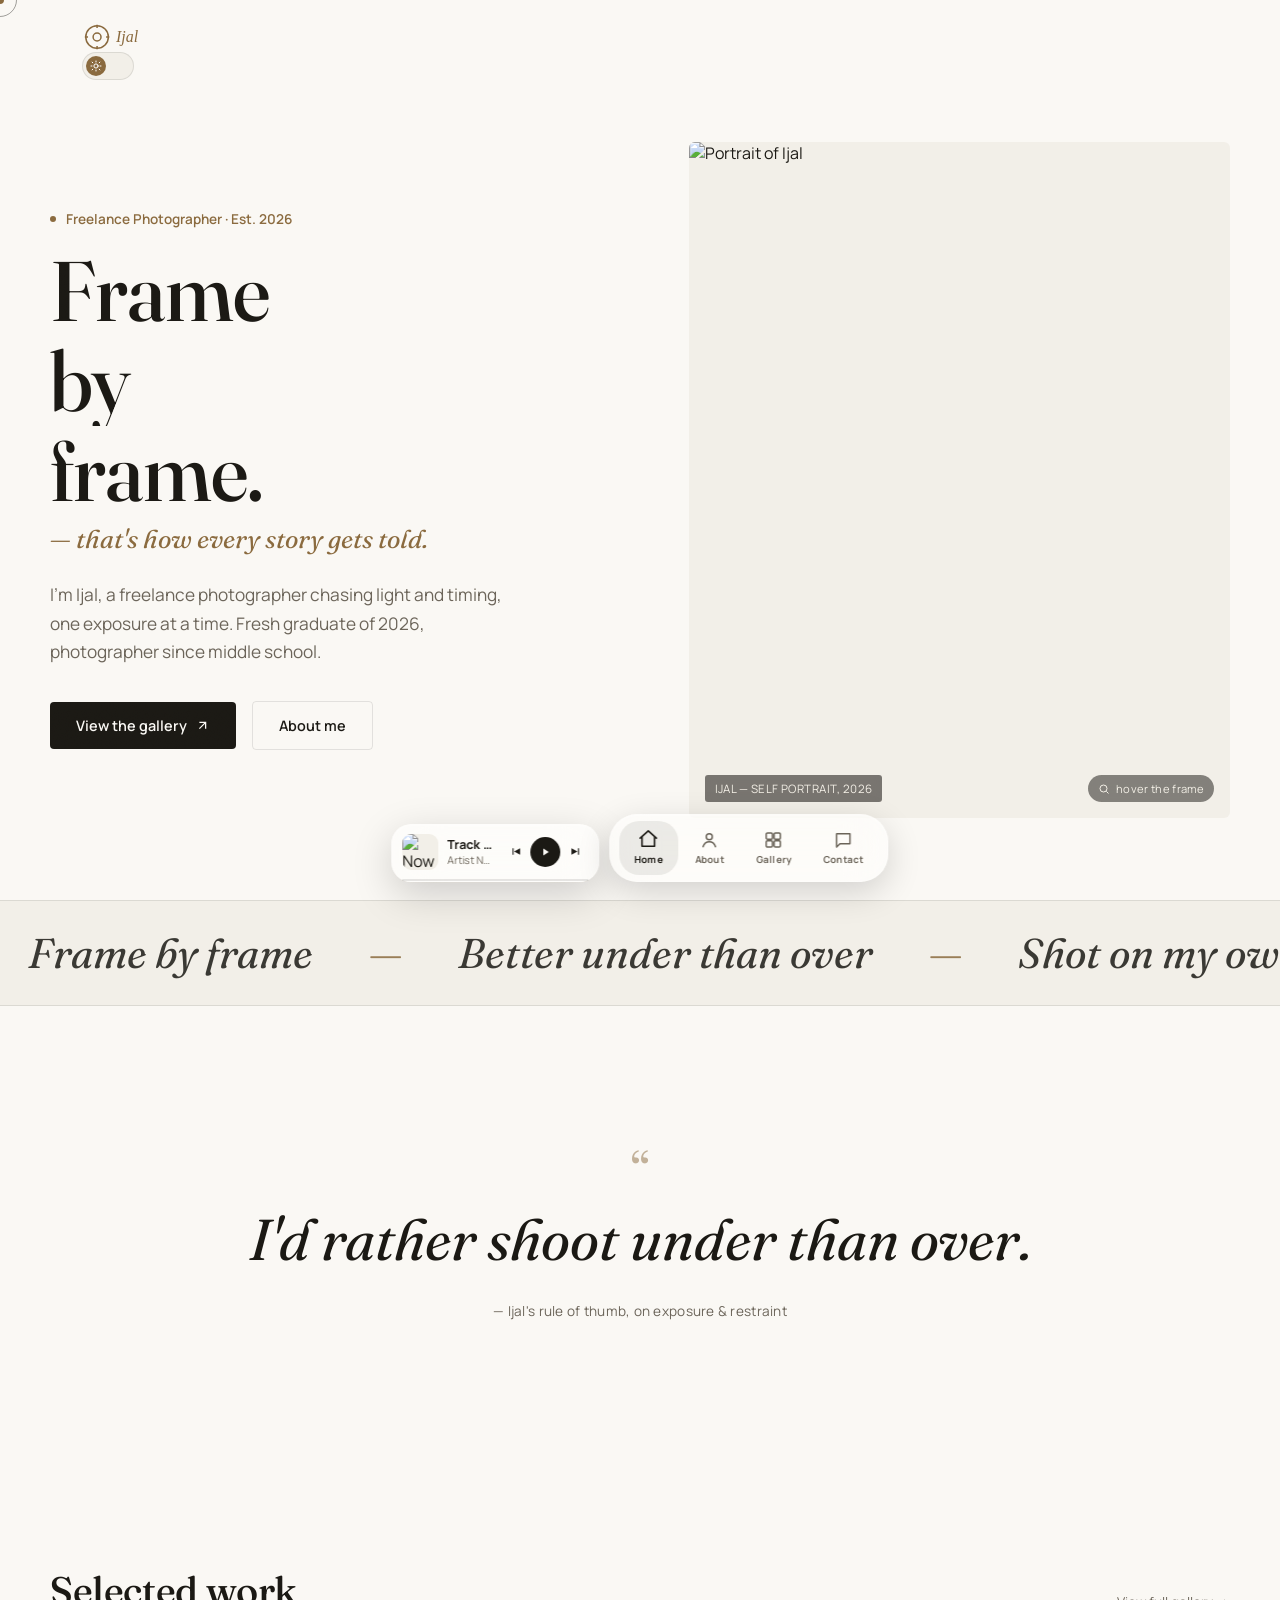
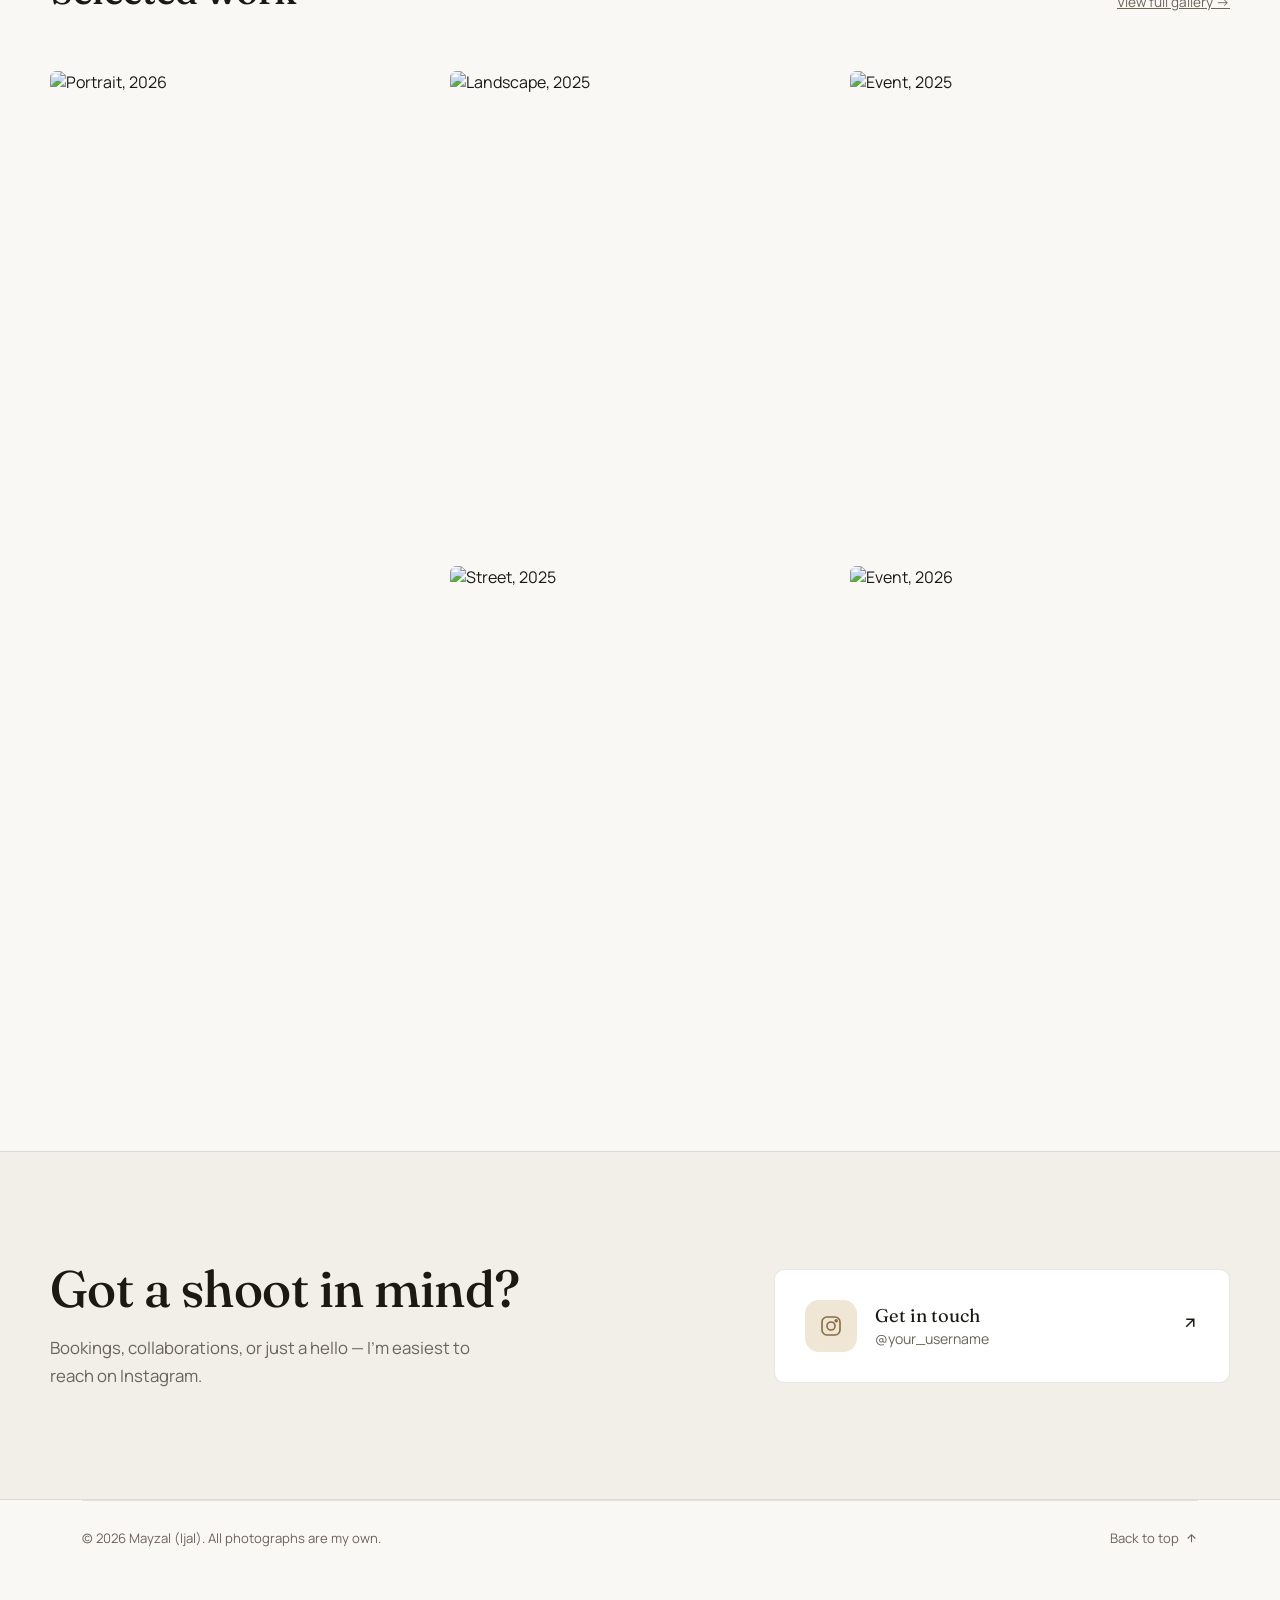
==== index.html @ bcc1ae9d "Add files via upload" ====
<!DOCTYPE html>
<html lang="en">
<head>
<meta charset="UTF-8">
<meta name="viewport" content="width=device-width, initial-scale=1.0">
<title>Ijal — Photographer</title>
<meta name="description" content="Portfolio of Mayzal (Ijal), freelance photographer. Frame by frame.">
<link rel="preconnect" href="https://fonts.googleapis.com">
<link rel="preconnect" href="https://fonts.gstatic.com" crossorigin>
<link href="https://fonts.googleapis.com/css2?family=Fraunces:ital,opsz,wght@0,9..144,300;0,9..144,400;0,9..144,500;0,9..144,600;1,9..144,400;1,9..144,500&family=Manrope:wght@400;500;600;700;800&display=swap" rel="stylesheet">
<link rel="stylesheet" href="style.css">
</head>
<body data-page="home">

<svg width="0" height="0" style="position:absolute">
  <filter id="liquidGlass" x="-20%" y="-20%" width="140%" height="140%">
    <feTurbulence type="fractalNoise" baseFrequency="0.012" numOctaves="2" seed="7" result="turb">
      <animate attributeName="baseFrequency" values="0.010;0.020;0.010" dur="7s" repeatCount="indefinite"/>
    </feTurbulence>
    <feDisplacementMap in="SourceGraphic" in2="turb" scale="22" xChannelSelector="R" yChannelSelector="G"/>
  </filter>
</svg>

<div class="grain"></div>

<header id="siteHeader">
  <div class="wrap nav">
    <a href="index.html" class="logo">
      <img src="logo.svg" alt="Ijal" class="logo-img">
    </a>
    <div class="nav-right">
      <div class="toggle" id="themeToggle" role="button" aria-label="Toggle theme">
        <div class="knob"><svg id="knobIcon" viewBox="0 0 24 24" fill="none" stroke-width="2" stroke-linecap="round"><circle cx="12" cy="12" r="4.2"/><path d="M12 2v2M12 20v2M4.2 4.2l1.4 1.4M18.4 18.4l1.4 1.4M2 12h2M20 12h2M4.2 19.8l1.4-1.4M18.4 5.6l1.4-1.4"/></svg></div>
      </div>
    </div>
  </div>
</header>

<main id="top">

  <!-- HERO -->
  <section class="hero wrap">
    <div class="hero-text">
      <div class="eyebrow" style="display:flex;align-items:center;gap:10px;margin-bottom:18px;font-size:0.85rem;color:var(--accent);font-weight:600;">
        <span class="dot" style="width:6px;height:6px;border-radius:50%;background:var(--accent);"></span>
        Freelance Photographer · Est. 2026
      </div>
      <h1>
        <span class="reveal-line"><span style="animation-delay:.05s">Frame</span></span>
        <span class="reveal-line"><span style="animation-delay:.2s">by</span></span>
        <span class="reveal-line"><span style="animation-delay:.35s">frame.</span></span>
      </h1>
      <div class="tagline">— that's how every story gets told.</div>
      <p class="lede">I'm Ijal, a freelance photographer chasing light and timing, one exposure at a time. Fresh graduate of 2026, photographer since middle school.</p>
      <div class="hero-cta">
        <a href="gallery.html" class="btn magnetic">View the gallery
          <svg viewBox="0 0 24 24" fill="none" stroke="currentColor" stroke-width="2"><path d="M7 17L17 7M7 7h10v10"/></svg>
        </a>
        <a href="about.html" class="btn ghost magnetic">About me</a>
      </div>
    </div>

    <div class="portrait-wrap" data-cursor="hover">
      <img class="base-img" src="https://picsum.photos/seed/ijal-portrait/900/1125" alt="Portrait of Ijal">
      <div class="frame-label">IJAL — SELF PORTRAIT, 2026</div>
      <div class="hint-label">
        <svg viewBox="0 0 24 24" fill="none" stroke="currentColor" stroke-width="2"><circle cx="11" cy="11" r="7"/><path d="M21 21l-4.3-4.3"/></svg>
        hover the frame
      </div>
      <div class="lens">
        <img src="https://picsum.photos/seed/ijal-portrait-alt/900/1125" alt="Alternate portrait reveal">
        <div class="lens-sheen"></div>
      </div>
    </div>
  </section>

  <!-- MARQUEE -->
  <div class="marquee-band">
    <div class="marquee-track">
      <span>Frame by frame</span><span class="sep">—</span>
      <span>Better under than over</span><span class="sep">—</span>
      <span>Shot on my own camera</span><span class="sep">—</span>
      <span>Freelance photography</span><span class="sep">—</span>
      <span>Frame by frame</span><span class="sep">—</span>
      <span>Better under than over</span><span class="sep">—</span>
      <span>Shot on my own camera</span><span class="sep">—</span>
      <span>Freelance photography</span><span class="sep">—</span>
    </div>
  </div>

  <!-- PRINCIPLE QUOTE -->
  <section class="quote-band wrap">
    <div class="mark reveal">“</div>
    <div class="quote reveal">I'd rather shoot under than over.</div>
    <div class="cite reveal">— Ijal's rule of thumb, on exposure &amp; restraint</div>
  </section>

  <!-- SELECTED WORK -->
  <section class="section-pad wrap">
    <div class="section-head reveal">
      <h2>Selected work</h2>
      <a href="gallery.html" class="idx" style="text-decoration:underline;">View full gallery →</a>
    </div>
    <div class="work-grid reveal" id="workGrid"></div>
  </section>

  <!-- CTA BAND -->
  <section class="social-band" style="background:var(--bg-soft); border-top:1px solid var(--line); border-bottom:1px solid var(--line);">
    <div class="wrap section-pad social-inner">
      <div class="reveal">
        <h2>Got a shoot in mind?</h2>
        <p>Bookings, collaborations, or just a hello — I'm easiest to reach on Instagram.</p>
      </div>
      <a href="contact.html" class="ig-card reveal" data-cursor="hover">
        <div class="ig-icon"><svg viewBox="0 0 24 24" fill="none" stroke="currentColor" stroke-width="1.6"><rect x="3" y="3" width="18" height="18" rx="5"/><circle cx="12" cy="12" r="4"/><circle cx="17.2" cy="6.8" r="1"/></svg></div>
        <div>
          <div class="ig-name">Get in touch</div>
          <div class="ig-handle" data-ig-handle>via Instagram</div>
        </div>
        <div class="arrow"><svg viewBox="0 0 24 24" fill="none" stroke="currentColor" stroke-width="2"><path d="M7 17L17 7M7 7h10v10"/></svg></div>
      </a>
    </div>
  </section>

</main>

<footer class="wrap">
  <div class="footer-inner">
    <span>© 2026 Mayzal (Ijal). All photographs are my own.</span>
    <a href="#top" class="to-top">Back to top
      <svg viewBox="0 0 24 24" fill="none" stroke="currentColor" stroke-width="2"><path d="M12 19V5M5 12l7-7 7 7"/></svg>
    </a>
  </div>
</footer>

<div class="bottom-cluster">
<div class="player" id="player">
  <div class="player-bar" id="playerBar">
    <div class="player-cover"><img id="playerCover" src="" alt="Now playing cover"></div>
    <div class="player-meta">
      <div class="player-title" id="playerTitle">—</div>
      <div class="player-artist" id="playerArtist">—</div>
    </div>
    <div class="player-controls">
      <button id="prevBtn" aria-label="Previous track"><svg viewBox="0 0 24 24" fill="currentColor"><path d="M6 6h2v12H6zM20 6L9 12l11 6z"/></svg></button>
      <button id="playBtn" class="play" aria-label="Play"><svg id="playIcon" viewBox="0 0 24 24" fill="currentColor"><path d="M8 5v14l11-7z"/></svg></button>
      <button id="nextBtn" aria-label="Next track"><svg viewBox="0 0 24 24" fill="currentColor"><path d="M16 6h2v12h-2zM4 6l11 6-11 6z"/></svg></button>
    </div>
    <div class="player-expand" id="playerExpand"><svg viewBox="0 0 24 24" fill="none" stroke="currentColor" stroke-width="2"><path d="M6 9l6 6 6-6"/></svg></div>
  </div>
  <div class="player-progress" id="playerProgress"><div class="fill" id="progressFill"></div></div>
  <div class="player-list" id="playerList"></div>
</div>
<nav class="ios-tabbar" id="iosTabbar">
  <div class="tab-indicator" id="tabIndicator"></div>
  <a href="index.html" class="tab-item active">
    <svg viewBox="0 0 24 24" fill="none" stroke="currentColor" stroke-width="1.8" stroke-linecap="round" stroke-linejoin="round"><path d="M3 11l9-8 9 8"/><path d="M5 10v10h14V10"/></svg>
    <span>Home</span>
  </a>
  <a href="about.html" class="tab-item">
    <svg viewBox="0 0 24 24" fill="none" stroke="currentColor" stroke-width="1.8" stroke-linecap="round" stroke-linejoin="round"><circle cx="12" cy="8" r="3.6"/><path d="M4.5 20c1.4-3.8 4.4-5.8 7.5-5.8s6.1 2 7.5 5.8"/></svg>
    <span>About</span>
  </a>
  <a href="gallery.html" class="tab-item">
    <svg viewBox="0 0 24 24" fill="none" stroke="currentColor" stroke-width="1.8" stroke-linecap="round" stroke-linejoin="round"><rect x="3.5" y="3.5" width="7.5" height="7.5" rx="1.5"/><rect x="13" y="3.5" width="7.5" height="7.5" rx="1.5"/><rect x="3.5" y="13" width="7.5" height="7.5" rx="1.5"/><rect x="13" y="13" width="7.5" height="7.5" rx="1.5"/></svg>
    <span>Gallery</span>
  </a>
  <a href="contact.html" class="tab-item">
    <svg viewBox="0 0 24 24" fill="none" stroke="currentColor" stroke-width="1.8" stroke-linecap="round" stroke-linejoin="round"><path d="M4 4.5h16v12H8l-4 4z"/></svg>
    <span>Contact</span>
  </a>
</nav>
</div>
<audio id="audioEl" preload="metadata"></audio>

<script src="data.js"></script>
<script src="script.js"></script>
</body>
</html>
---- style.css ----
/* ===================== TOKENS ===================== */
:root{
  --bg: #FAF8F4;
  --bg-soft: #F2EFE8;
  --surface: #FFFFFF;
  --ink: #1B1914;
  --ink-soft: #6B6459;
  --line: rgba(27,25,20,0.10);
  --accent: #8A6A3E;
  --accent-soft: #EFE6D6;
  --shadow: rgba(27,25,20,0.06);
  --grain-opacity: 0.035;
}
html[data-theme="dark"]{
  --bg: #15130F;
  --bg-soft: #1C1A15;
  --surface: #201E18;
  --ink: #F3EFE6;
  --ink-soft: #A79E8E;
  --line: rgba(243,239,230,0.10);
  --accent: #C9A369;
  --accent-soft: #2E2818;
  --shadow: rgba(0,0,0,0.35);
  --grain-opacity: 0.05;
}

*{box-sizing:border-box; margin:0; padding:0;}
html{scroll-behavior:smooth;}
body{
  background:var(--bg);
  color:var(--ink);
  font-family:'Manrope', sans-serif;
  -webkit-font-smoothing:antialiased;
  transition:background .5s ease, color .5s ease;
  overflow-x:hidden;
  cursor:none;
}
h1,h2,h3,.serif{
  font-family:'Fraunces', serif;
  font-weight:500;
  letter-spacing:-0.01em;
  line-height:1.06;
}
img{display:block; max-width:100%;}
a{color:inherit; text-decoration:none;}
.wrap{max-width:1180px; margin:0 auto; padding:0 32px;}
section{position:relative;}
code{background:var(--bg-soft); padding:2px 6px; border-radius:3px; font-size:0.85em;}

/* film grain overlay */
.grain{
  position:fixed; inset:0; pointer-events:none; z-index:2;
  opacity:var(--grain-opacity); mix-blend-mode:overlay;
  background-image:url("data:image/svg+xml,%3Csvg xmlns='http://www.w3.org/2000/svg' width='120' height='120'%3E%3Cfilter id='n'%3E%3CfeTurbulence type='fractalNoise' baseFrequency='0.9' numOctaves='2' stitchTiles='stitch'/%3E%3C/filter%3E%3Crect width='100%25' height='100%25' filter='url(%23n)'/%3E%3C/svg%3E");
}

/* ===================== CUSTOM CURSOR ===================== */
.cursor-dot{
  position:fixed; top:0; left:0; width:8px; height:8px; border-radius:50%;
  background:var(--accent); pointer-events:none; z-index:9999;
  transform:translate(-50%,-50%); transition:width .25s ease, height .25s ease, background .25s ease;
}
.cursor-ring{
  position:fixed; top:0; left:0; width:34px; height:34px; border-radius:50%;
  border:1px solid var(--ink); opacity:0.4; pointer-events:none; z-index:9998;
  transform:translate(-50%,-50%);
}
.cursor-ring.big{width:64px; height:64px; opacity:0.15;}
@media (hover:none), (pointer:coarse){
  body{cursor:auto;}
  .cursor-dot, .cursor-ring{display:none;}
}

/* ===================== NAV ===================== */
header{
  position:fixed; top:0; left:0; right:0; z-index:50;
  padding:22px 0;
  transition:background .4s ease, padding .4s ease, box-shadow .4s ease;
}
header.scrolled{
  background:color-mix(in srgb, var(--bg) 82%, transparent);
  backdrop-filter:blur(14px);
  padding:14px 0;
  box-shadow:0 1px 0 var(--line);
}
nav{display:flex; align-items:center; justify-content:space-between;}
.logo{
  display:flex; align-items:center; gap:9px;
  font-family:'Fraunces', serif; font-size:1.15rem; letter-spacing:-0.01em;
}
.logo svg{width:22px; height:22px;}
.logo .alt{color:var(--ink-soft); font-size:0.78rem; font-family:'Manrope',sans-serif; margin-left:2px;}
.nav-links{display:flex; align-items:center; gap:38px;}
.nav-links a{
  font-size:0.92rem; color:var(--ink-soft); position:relative; padding:4px 0;
  transition:color .3s ease;
}
.nav-links a::after{
  content:''; position:absolute; left:0; bottom:0; width:0; height:1px; background:var(--accent);
  transition:width .3s ease;
}
.nav-links a:hover, .nav-links a.active{color:var(--ink);}
.nav-links a:hover::after, .nav-links a.active::after{width:100%;}

.toggle{
  width:52px; height:28px; border-radius:20px;
  background:var(--bg-soft); border:1px solid var(--line);
  position:relative; cursor:none; flex-shrink:0;
  display:flex; align-items:center; padding:3px;
}
.toggle .knob{
  width:20px; height:20px; border-radius:50%;
  background:var(--accent);
  display:flex; align-items:center; justify-content:center;
  transition:transform .4s cubic-bezier(.65,0,.35,1);
  transform:translateX(0);
}
html[data-theme="dark"] .toggle .knob{transform:translateX(24px);}
.toggle .knob svg{width:12px; height:12px; stroke:var(--surface);}

.nav-right{display:flex; align-items:center; gap:28px; flex-shrink:0;}
nav.nav{flex-wrap:nowrap;}
.logo{white-space:nowrap; overflow:hidden; flex-shrink:1; min-width:0;}
.logo-img{height:30px; width:auto; display:block;}
.burger{display:none; width:22px; height:16px; position:relative; cursor:none;}
.burger span{position:absolute; left:0; right:0; height:1.5px; background:var(--ink); transition:.3s;}
.burger span:nth-child(1){top:0;}
.burger span:nth-child(2){top:7px;}
.burger span:nth-child(3){top:14px;}

/* ===================== BUTTONS ===================== */
.btn{
  display:inline-flex; align-items:center; gap:8px;
  padding:14px 26px; border-radius:4px;
  background:var(--ink); color:var(--bg);
  font-size:0.9rem; font-weight:600;
  transition:transform .25s ease, background .3s ease;
  will-change:transform;
}
.btn:hover{transform:translateY(-2px);}
.btn.ghost{ background:transparent; color:var(--ink); border:1px solid var(--line); }
.btn svg{width:15px; height:15px;}

/* ===================== PAGE HERO (inner pages) ===================== */
.page-hero{ padding:150px 0 70px; }
.page-hero .eyebrow{
  font-size:0.85rem; color:var(--accent); font-weight:600;
  display:flex; align-items:center; gap:10px; margin-bottom:20px;
}
.page-hero .eyebrow .dot{width:6px; height:6px; border-radius:50%; background:var(--accent);}
.page-hero h1{ font-size:clamp(2.6rem, 6vw, 5rem); max-width:900px; }

/* ===================== SECTION HEADS ===================== */
.section-pad{padding:110px 0;}
.section-head{
  display:grid; grid-template-columns:1fr auto; align-items:end;
  gap:24px; margin-bottom:60px;
}
.section-head h2{font-size:clamp(1.9rem, 3vw, 2.8rem);}
.section-head .idx{font-size:0.85rem; color:var(--ink-soft); font-family:'Manrope';}
.reveal{opacity:0; transform:translateY(24px); transition:opacity .8s cubic-bezier(.2,.7,.2,1), transform .8s cubic-bezier(.2,.7,.2,1);}
.reveal.in{opacity:1; transform:translateY(0);}

/* ===================== MARQUEE ===================== */
.marquee-band{
  border-top:1px solid var(--line); border-bottom:1px solid var(--line);
  overflow:hidden; padding:26px 0; background:var(--bg-soft);
}
.marquee-track{
  display:flex; width:max-content; gap:0;
  animation:scrollMarquee 26s linear infinite;
}
.marquee-track span{
  font-family:'Fraunces', serif; font-style:italic; font-weight:400;
  font-size:clamp(1.6rem, 3.4vw, 2.6rem); white-space:nowrap; padding:0 28px;
  color:var(--ink); opacity:0.85;
}
.marquee-track span.sep{color:var(--accent); font-style:normal;}
@keyframes scrollMarquee{ from{transform:translateX(0);} to{transform:translateX(-50%);} }

/* ===================== QUOTE / PRINCIPLE BAND ===================== */
.quote-band{ padding:140px 0; text-align:center; }
.quote-band .quote{
  font-family:'Fraunces', serif; font-weight:400; font-style:italic;
  font-size:clamp(2rem, 5vw, 3.6rem); line-height:1.25; max-width:920px; margin:0 auto 26px;
}
.quote-band .cite{ font-size:0.85rem; color:var(--ink-soft); letter-spacing:0.02em; }
.quote-band .mark{ font-family:'Fraunces'; font-size:3rem; color:var(--accent); opacity:0.5; line-height:1; margin-bottom:10px; }

/* ===================== HOME HERO ===================== */
.hero{
  min-height:100vh;
  display:grid; grid-template-columns:1.05fr 0.95fr; align-items:center;
  gap:40px;
  padding:140px 0 80px;
}
.hero-text h1{
  font-size:clamp(3rem, 6.6vw, 5.6rem);
  margin-bottom:8px;
}
.hero-text .tagline{
  font-family:'Fraunces'; font-style:italic; color:var(--accent);
  font-size:clamp(1.2rem,2vw,1.6rem); margin-bottom:26px;
}
.hero-text h1 .reveal-line{display:block; overflow:hidden;}
.hero-text h1 .reveal-line span{
  display:inline-block;
  transform:translateY(115%);
  animation:lineUp .9s cubic-bezier(.2,.9,.25,1) forwards;
}
@keyframes lineUp{ to{ transform:translateY(0); } }
.hero-text p.lede{
  font-size:1.08rem; color:var(--ink-soft); max-width:460px; line-height:1.65;
  margin-bottom:34px;
  opacity:0; animation:fadeUp .8s ease forwards; animation-delay:.9s;
}
@keyframes fadeUp{ from{opacity:0; transform:translateY(14px);} to{opacity:1; transform:translateY(0);} }
.hero-cta{
  display:flex; gap:16px; align-items:center;
  opacity:0; animation:fadeUp .8s ease forwards; animation-delay:1.1s;
}

/* ===================== LIQUID-GLASS PORTRAIT LENS ===================== */
.portrait-wrap{
  position:relative; aspect-ratio:4/5; border-radius:6px; overflow:hidden;
  background:var(--bg-soft); cursor:none;
}
.portrait-wrap .base-img{
  width:100%; height:100%; object-fit:cover;
  filter:grayscale(1) contrast(1.15) brightness(0.85) invert(0.04);
  transform:scale(1.06);
  animation:develop 2.4s 1.1s cubic-bezier(.3,.7,.2,1) forwards;
}
@keyframes develop{
  0%{ filter:grayscale(1) contrast(1.3) brightness(0.7) invert(0.08); transform:scale(1.08); }
  60%{ filter:grayscale(0.4) contrast(1.1) brightness(0.95) invert(0); }
  100%{ filter:grayscale(0) contrast(1) brightness(1) invert(0); transform:scale(1); }
}
.portrait-wrap .frame-label{
  position:absolute; left:16px; bottom:16px; z-index:3;
  font-size:0.72rem; letter-spacing:0.04em;
  color:#F3EFE6; background:rgba(20,18,14,0.55); backdrop-filter:blur(6px);
  padding:6px 10px; border-radius:3px;
  opacity:0; animation:fadeUp .6s ease forwards; animation-delay:3.6s;
}
.portrait-wrap .hint-label{
  position:absolute; right:16px; bottom:16px; z-index:3;
  font-size:0.7rem; letter-spacing:0.03em;
  color:#F3EFE6; background:rgba(20,18,14,0.5); backdrop-filter:blur(6px);
  padding:6px 10px; border-radius:20px;
  opacity:0; animation:fadeUp .6s ease forwards; animation-delay:3.9s;
  display:flex; align-items:center; gap:6px;
}
.portrait-wrap .hint-label svg{width:12px; height:12px;}
.portrait-wrap::after{
  content:''; position:absolute; inset:0; z-index:4;
  background:var(--ink); opacity:0.9;
  animation:curtain 1.3s .1s cubic-bezier(.7,0,.2,1) forwards;
}
@keyframes curtain{ to{ transform:translateX(100%); } }

.lens{
  position:absolute; width:200px; height:200px; border-radius:50%;
  overflow:hidden; pointer-events:none; z-index:5;
  opacity:0; transform:translate(-50%,-50%) scale(0.6);
  transition:opacity .35s ease, transform .45s cubic-bezier(.2,.9,.2,1.2);
  box-shadow:
    0 0 0 1.5px rgba(255,255,255,0.55),
    0 0 0 6px rgba(255,255,255,0.06),
    0 10px 40px rgba(0,0,0,0.35),
    inset 0 0 30px rgba(255,255,255,0.15);
  backdrop-filter:blur(0.5px);
}
.portrait-wrap.lens-active .lens{ opacity:1; transform:translate(-50%,-50%) scale(1); }
.lens img{
  position:absolute; width:100%; height:100%; object-fit:cover; top:0; left:0;
  filter:url(#liquidGlass) saturate(1.2) contrast(1.08);
}
.lens .lens-sheen{
  position:absolute; inset:0; border-radius:50%;
  background:radial-gradient(circle at 32% 28%, rgba(255,255,255,0.35), transparent 55%);
  mix-blend-mode:overlay;
}

/* ===================== ABOUT PAGE ===================== */
.about-copy{ max-width:760px; }
.about-copy p{ font-size:1.15rem; line-height:1.8; color:var(--ink); margin-bottom:22px; }
.about-copy p.lead{ font-family:'Fraunces'; font-weight:400; font-size:1.7rem; line-height:1.5; }
.about-copy p .accent{ color:var(--accent); font-weight:600; font-style:italic; font-family:'Fraunces'; }

.process{ display:grid; grid-template-columns:repeat(3,1fr); gap:28px; margin-top:20px; }
.process .step{ border-top:1px solid var(--line); padding-top:20px; }
.process .step .num{ font-family:'Fraunces'; font-style:italic; color:var(--accent); font-size:1.1rem; margin-bottom:10px; display:block;}
.process .step h3{ font-size:1.2rem; margin-bottom:10px; font-weight:500; }
.process .step p{ font-size:0.95rem; color:var(--ink-soft); line-height:1.6; }

.principle-block{
  background:var(--surface); border:1px solid var(--line); border-radius:10px;
  padding:52px 48px; margin:70px 0; position:relative; overflow:hidden;
}
.principle-block::before{
  content:'"'; position:absolute; top:-10px; left:24px; font-family:'Fraunces';
  font-size:8rem; color:var(--accent-soft); z-index:0; line-height:1;
}
.principle-block .txt{ position:relative; z-index:1; }
.principle-block h3{ font-size:clamp(1.5rem,3vw,2.2rem); margin-bottom:14px; font-style:italic; font-weight:400; }
.principle-block p{ color:var(--ink-soft); font-size:1rem; max-width:560px; line-height:1.7; }

/* ===================== GALLERY ===================== */
.filter-bar{ display:flex; gap:10px; flex-wrap:wrap; margin-bottom:50px; }
.filter-bar button{
  font-family:'Manrope'; font-size:0.86rem; font-weight:600; color:var(--ink-soft);
  background:transparent; border:1px solid var(--line); padding:9px 18px; border-radius:20px;
  cursor:none; transition:all .3s ease;
}
.filter-bar button.active, .filter-bar button:hover{ background:var(--ink); color:var(--bg); border-color:var(--ink); }

.gallery{ columns:3 260px; column-gap:20px; }
.gallery figure{
  break-inside:avoid; margin:0 0 20px; position:relative;
  border-radius:6px; overflow:hidden; background:var(--bg-soft);
  cursor:none; transition:opacity .4s ease, transform .4s ease;
}
.gallery figure.hidden{ display:none; }
.gallery figure img{ width:100%; display:block; transition:transform .7s cubic-bezier(.2,.8,.2,1); }
.gallery figure:hover img{ transform:scale(1.05); }
.gallery figure figcaption{
  position:absolute; left:0; right:0; bottom:0; padding:16px;
  background:linear-gradient(to top, rgba(10,9,7,0.75), transparent);
  color:#F3EFE6; font-size:0.82rem;
  opacity:0; transform:translateY(8px);
  transition:opacity .35s ease, transform .35s ease;
}
.gallery figure:hover figcaption{ opacity:1; transform:translateY(0); }
.gallery-note{
  margin-top:28px; font-size:0.85rem; color:var(--ink-soft);
  border-left:2px solid var(--accent); padding-left:12px;
}

.lightbox{
  position:fixed; inset:0; background:rgba(10,9,7,0.92); backdrop-filter:blur(6px);
  z-index:100; display:flex; align-items:center; justify-content:center;
  opacity:0; pointer-events:none; transition:opacity .35s ease; padding:40px;
}
.lightbox.open{ opacity:1; pointer-events:auto; }
.lightbox img{ max-width:100%; max-height:82vh; border-radius:4px; }
.lightbox .close{
  position:absolute; top:28px; right:32px; width:38px; height:38px;
  border-radius:50%; border:1px solid rgba(255,255,255,0.25);
  display:flex; align-items:center; justify-content:center; cursor:none;
}
.lightbox .close svg{ width:16px; height:16px; stroke:#F3EFE6; }

/* ===================== SELECTED WORK (home teaser) ===================== */
.work-grid{ display:grid; grid-template-columns:repeat(3,1fr); gap:20px; }
.work-grid a{ position:relative; overflow:hidden; border-radius:6px; aspect-ratio:4/5; display:block; }
.work-grid a:first-child{ grid-row:span 2; aspect-ratio:auto; }
.work-grid img{ width:100%; height:100%; object-fit:cover; transition:transform .7s cubic-bezier(.2,.8,.2,1); }
.work-grid a:hover img{ transform:scale(1.06); }
.work-grid .label{
  position:absolute; left:14px; bottom:14px; color:#F3EFE6; font-size:0.8rem;
  background:rgba(20,18,14,0.55); backdrop-filter:blur(6px); padding:6px 12px; border-radius:20px;
  opacity:0; transform:translateY(6px); transition:.3s ease;
}
.work-grid a:hover .label{ opacity:1; transform:translateY(0); }

/* ===================== CONTACT ===================== */
.social-inner{ display:grid; grid-template-columns:1.2fr 0.8fr; gap:40px; align-items:center; }
.social-inner h2{ font-size:clamp(2rem,4vw,3.2rem); margin-bottom:18px; }
.social-inner p{ color:var(--ink-soft); max-width:440px; line-height:1.65; font-size:1.05rem; }
.ig-card{
  background:var(--surface); border:1px solid var(--line); border-radius:10px;
  padding:30px; display:flex; align-items:center; gap:18px;
  transition:transform .3s ease, border-color .3s ease; cursor:none;
}
.ig-card:hover{ transform:translateY(-3px); border-color:var(--accent); }
.ig-card .ig-icon{
  width:52px; height:52px; border-radius:14px; background:var(--accent-soft);
  display:flex; align-items:center; justify-content:center; flex-shrink:0;
}
.ig-card .ig-icon svg{ width:24px; height:24px; stroke:var(--accent); }
.ig-card .ig-name{ font-family:'Fraunces'; font-size:1.15rem; }
.ig-card .ig-handle{ font-size:0.88rem; color:var(--ink-soft); margin-top:2px; }
.ig-card .arrow{ margin-left:auto; }
.ig-card .arrow svg{ width:18px; height:18px; transition:transform .3s ease; }
.ig-card:hover .arrow svg{ transform:translate(3px,-3px); }

.availability{
  display:flex; align-items:center; gap:10px; margin-top:40px; font-size:0.9rem; color:var(--ink-soft);
}
.availability .pulse{
  width:8px; height:8px; border-radius:50%; background:#5C8A5C; position:relative; flex-shrink:0;
}
.availability .pulse::after{
  content:''; position:absolute; inset:0; border-radius:50%; background:#5C8A5C;
  animation:pulse 1.8s ease-out infinite;
}
@keyframes pulse{ 0%{ transform:scale(1); opacity:0.6; } 100%{ transform:scale(2.6); opacity:0; } }

/* ===================== FOOTER ===================== */
footer{ padding:48px 0 40px; }
.footer-inner{
  display:flex; justify-content:space-between; align-items:center;
  font-size:0.82rem; color:var(--ink-soft);
  border-top:1px solid var(--line); padding-top:28px;
}
.to-top{ cursor:none; display:flex; align-items:center; gap:6px; }
.to-top svg{ width:13px; height:13px; }

/* ===================== RESPONSIVE ===================== */
@media (max-width: 860px){
  .wrap{ padding:0 22px; }
  .nav-links{
    position:fixed; top:0; right:-100%; width:78%; max-width:320px; height:100vh;
    background:var(--surface); flex-direction:column; align-items:flex-start;
    padding:110px 32px 40px; gap:28px; transition:right .45s cubic-bezier(.2,.8,.2,1);
    box-shadow:-8px 0 30px rgba(0,0,0,0.15);
  }
  .nav-links.open{ right:0; }
  .burger{ display:block; }
  .hero{ grid-template-columns:1fr; padding-top:120px; }
  .portrait-wrap{ order:-1; aspect-ratio:5/4; }
  .work-grid{ grid-template-columns:1fr 1fr; }
  .work-grid a:first-child{ grid-column:span 2; grid-row:span 1; aspect-ratio:16/10; }
  .social-inner{ grid-template-columns:1fr; }
  .process{ grid-template-columns:1fr; }
  .gallery{ columns:2 180px; }
  .section-pad{ padding:80px 0; }
  .principle-block{ padding:40px 26px; }
}
@media (max-width:520px){
  .gallery{ columns:1; }
}

@media (prefers-reduced-motion: reduce){
  *{ animation-duration:0.01ms !important; animation-iteration-count:1 !important; transition-duration:0.01ms !important; }
}

/* ===================== BOTTOM CLUSTER: tab bar + player side by side ===================== */
body{ padding-bottom:120px; }

.bottom-cluster{
  position:fixed; left:50%; bottom:18px; transform:translateX(-50%); z-index:60;
  display:flex; align-items:flex-end; gap:10px;
}

.ios-tabbar{
  position:relative;
  display:flex; align-items:center; gap:2px;
  padding:7px 9px; border-radius:28px;
  background: color-mix(in srgb, var(--surface) 55%, transparent);
  backdrop-filter: blur(22px) saturate(180%);
  -webkit-backdrop-filter: blur(22px) saturate(180%);
  border:1px solid rgba(255,255,255,0.22);
  box-shadow: 0 10px 34px rgba(0,0,0,0.16), inset 0 1px 0 rgba(255,255,255,0.3);
  flex-shrink:0;
}
html[data-theme="dark"] .ios-tabbar{
  border-color:rgba(255,255,255,0.08);
  box-shadow:0 10px 34px rgba(0,0,0,0.55), inset 0 1px 0 rgba(255,255,255,0.06);
}
.tab-indicator{
  position:absolute; top:6px; bottom:6px; border-radius:20px;
  background: var(--ink); opacity:0.08; left:0; width:0;
  transition: left .45s cubic-bezier(.34,1.4,.4,1), width .45s cubic-bezier(.34,1.4,.4,1);
  pointer-events:none;
}
html[data-theme="dark"] .tab-indicator{ background:#fff; opacity:0.09; }
.tab-item{
  position:relative; z-index:1; display:flex; flex-direction:column; align-items:center; gap:3px;
  padding:8px 15px; border-radius:18px; color:var(--ink-soft); cursor:none;
  transition: color .3s ease;
}
.tab-item svg{ width:20px; height:20px; transition:transform .35s cubic-bezier(.34,1.6,.4,1); }
.tab-item span{ font-size:0.6rem; font-weight:700; letter-spacing:0.02em; }
.tab-item.active{ color:var(--ink); }
.tab-item.active svg{ transform:translateY(-1px) scale(1.08); }
.tab-item:hover svg{ transform:translateY(-2px); }

/* ===================== FLOATING MEDIA PLAYER (liquid glass) — docked beside tab bar ===================== */
.player{
  position:relative;
  width:208px; flex-shrink:0;
  border-radius:20px; overflow:visible;
  background:color-mix(in srgb, var(--surface) 58%, transparent);
  backdrop-filter:blur(24px) saturate(180%); -webkit-backdrop-filter:blur(24px) saturate(180%);
  border:1px solid rgba(255,255,255,0.22);
  box-shadow:0 12px 40px rgba(0,0,0,0.18), inset 0 1px 0 rgba(255,255,255,0.28);
}
html[data-theme="dark"] .player{
  border-color:rgba(255,255,255,0.08);
  box-shadow:0 12px 40px rgba(0,0,0,0.55), inset 0 1px 0 rgba(255,255,255,0.06);
}
.player-bar{ display:flex; align-items:center; gap:9px; padding:9px 10px; cursor:none; border-radius:20px; overflow:hidden; }
.player-cover{ width:36px; height:36px; border-radius:9px; overflow:hidden; flex-shrink:0; background:var(--bg-soft); }
.player-cover img{ width:100%; height:100%; object-fit:cover; }
.player-meta{ flex:1; min-width:0; }
.player-title{ font-size:0.78rem; font-weight:700; white-space:nowrap; overflow:hidden; text-overflow:ellipsis; }
.player-artist{ font-size:0.66rem; color:var(--ink-soft); white-space:nowrap; overflow:hidden; text-overflow:ellipsis; }
.player-controls{ display:flex; align-items:center; gap:2px; flex-shrink:0; }
.player-controls button{ width:26px; height:26px; border-radius:50%; display:flex; align-items:center; justify-content:center; background:transparent; border:none; color:var(--ink); cursor:none; }
.player-controls button.play{ width:30px; height:30px; background:var(--ink); color:var(--bg); }
.player-controls svg{ width:13px; height:13px; }
.player-controls button.play svg{ width:12px; height:12px; }
.player-expand{ display:none; }
.player-progress{ height:2.5px; background:var(--line); position:relative; cursor:none; margin:0 10px; }
.player-progress .fill{ position:absolute; left:0; top:0; bottom:0; width:0%; background:var(--accent); }

/* the expanded playlist opens UPWARD as an overlay, so it never pushes the tab bar around */
.player-list{
  position:absolute; left:0; right:0; bottom:calc(100% + 10px);
  max-height:0; overflow:hidden; opacity:0;
  border-radius:16px;
  background:color-mix(in srgb, var(--surface) 88%, transparent);
  backdrop-filter:blur(22px) saturate(180%); -webkit-backdrop-filter:blur(22px) saturate(180%);
  border:1px solid rgba(255,255,255,0.22);
  box-shadow:0 12px 34px rgba(0,0,0,0.2);
  transition:max-height .4s ease, opacity .3s ease;
}
.player.open .player-list{ max-height:260px; overflow-y:auto; opacity:1; }
.track-row{ display:flex; align-items:center; gap:12px; padding:9px 12px; cursor:none; transition:background .2s ease; }
.track-row:hover{ background:var(--bg-soft); }
.track-row.playing{ background:var(--accent-soft); }
.track-row img{ width:32px; height:32px; border-radius:8px; object-fit:cover; flex-shrink:0; }
.track-row .t-title{ font-size:0.8rem; font-weight:600; }
.track-row .t-artist{ font-size:0.7rem; color:var(--ink-soft); }
.track-row .eq{ margin-left:auto; width:13px; height:13px; opacity:0; color:var(--accent); }
.track-row.playing .eq{ opacity:1; }

@media (max-width:480px){
  .bottom-cluster{ bottom:14px; gap:7px; }
  .tab-item{ padding:7px 10px; }
  .tab-item span{ display:none; }
  .tab-item{ padding:9px; }
  .player{ width:150px; }
  .player-bar{ padding:7px 8px; gap:7px; }
  .player-meta{ display:none; }
  .player-controls button:not(.play){ display:none; }
}
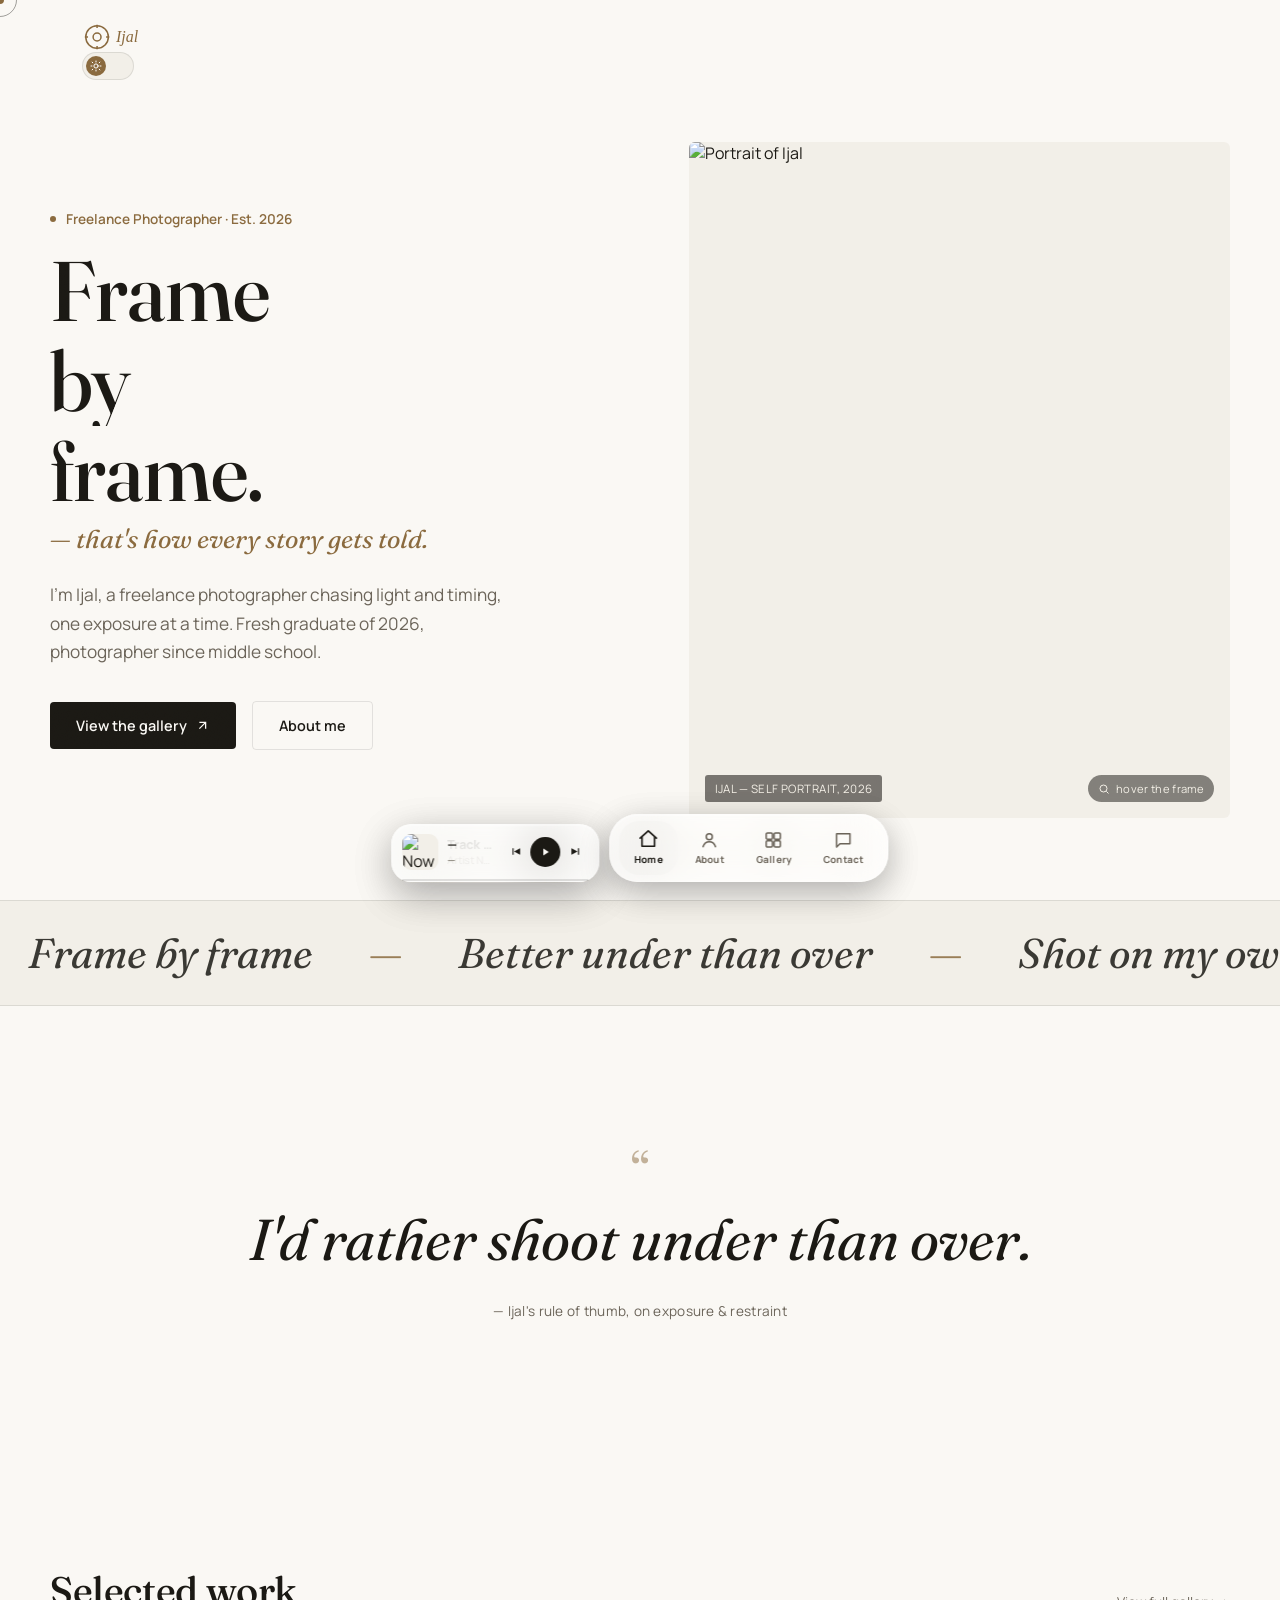
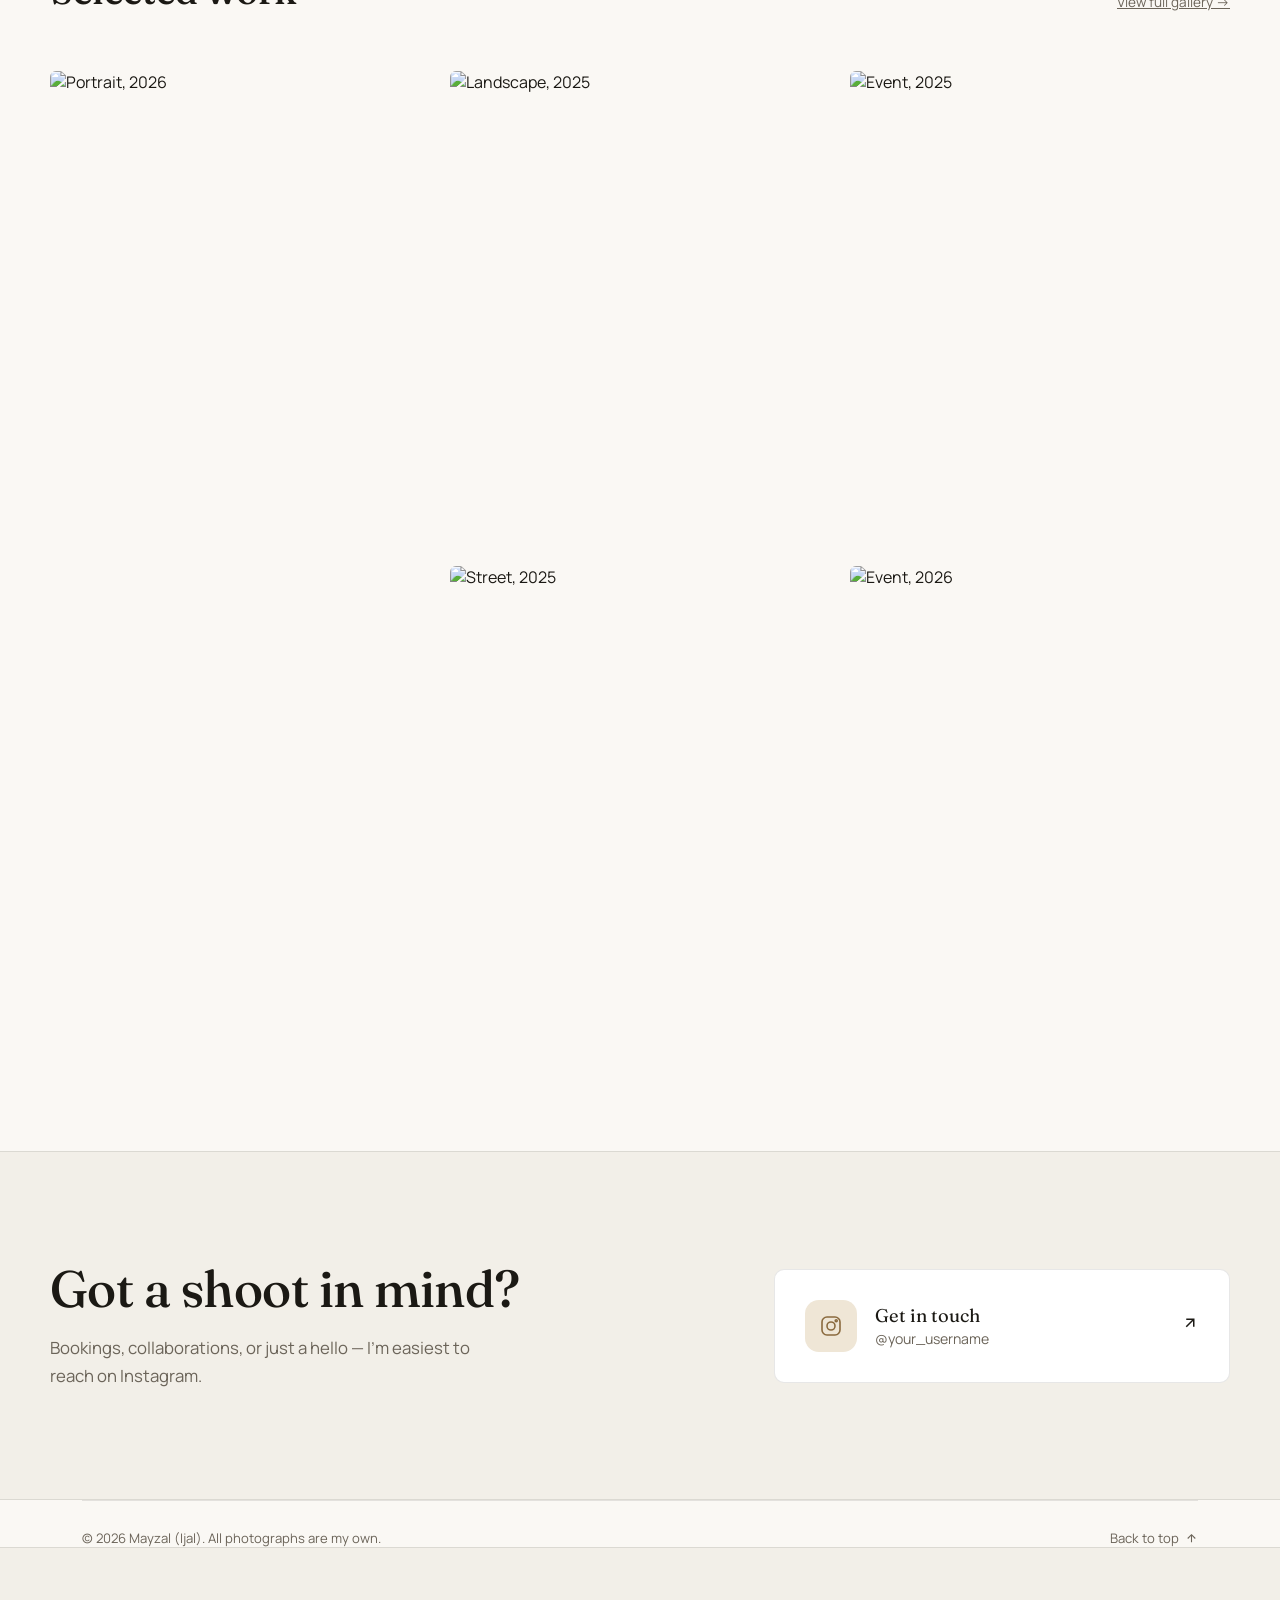
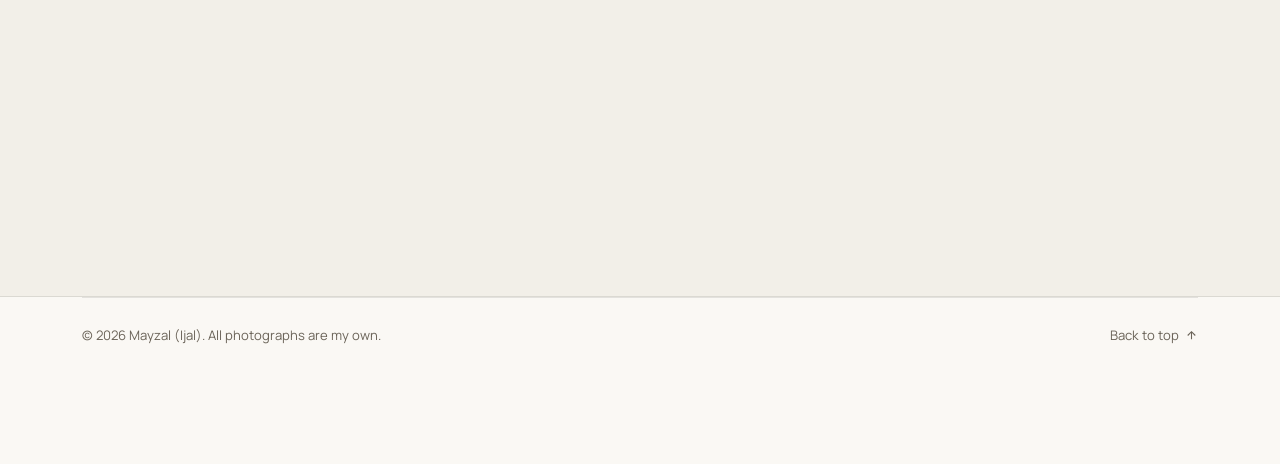
==== commit 08ca4132: "Update index.html" ====
--- a/index.html
+++ b/index.html
@@ -177,3 +177,76 @@
 <script src="script.js"></script>
 </body>
 </html>
+  <!-- CTA BAND -->
+  <section class="social-band" style="background:var(--bg-soft); border-top:1px solid var(--line); border-bottom:1px solid var(--line);">
+    <div class="wrap section-pad social-inner">
+      <div class="reveal">
+        <h2>Got a shoot in mind?</h2>
+        <p>Bookings, collaborations, or just a hello — I'm easiest to reach on Instagram.</p>
+      </div>
+      <a href="contact.html" class="ig-card reveal" data-cursor="hover">
+        <div class="ig-icon"><svg viewBox="0 0 24 24" fill="none" stroke="currentColor" stroke-width="1.6"><rect x="3" y="3" width="18" height="18" rx="5"/><circle cx="12" cy="12" r="4"/><circle cx="17.2" cy="6.8" r="1"/></svg></div>
+        <div>
+          <div class="ig-name">Get in touch</div>
+          <div class="ig-handle" data-ig-handle>via Instagram</div>
+        </div>
+        <div class="arrow"><svg viewBox="0 0 24 24" fill="none" stroke="currentColor" stroke-width="2"><path d="M7 17L17 7M7 7h10v10"/></svg></div>
+      </a>
+    </div>
+  </section>
+
+</main>
+
+<footer class="wrap">
+  <div class="footer-inner">
+    <span>© 2026 Mayzal (Ijal). All photographs are my own.</span>
+    <a href="#top" class="to-top">Back to top
+      <svg viewBox="0 0 24 24" fill="none" stroke="currentColor" stroke-width="2"><path d="M12 19V5M5 12l7-7 7 7"/></svg>
+    </a>
+  </div>
+</footer>
+
+<div class="bottom-cluster">
+<div class="player" id="player">
+  <div class="player-bar" id="playerBar">
+    <div class="player-cover"><img id="playerCover" src="" alt="Now playing cover"></div>
+    <div class="player-meta">
+      <div class="player-title" id="playerTitle">—</div>
+      <div class="player-artist" id="playerArtist">—</div>
+    </div>
+    <div class="player-controls">
+      <button id="prevBtn" aria-label="Previous track"><svg viewBox="0 0 24 24" fill="currentColor"><path d="M6 6h2v12H6zM20 6L9 12l11 6z"/></svg></button>
+      <button id="playBtn" class="play" aria-label="Play"><svg id="playIcon" viewBox="0 0 24 24" fill="currentColor"><path d="M8 5v14l11-7z"/></svg></button>
+      <button id="nextBtn" aria-label="Next track"><svg viewBox="0 0 24 24" fill="currentColor"><path d="M16 6h2v12h-2zM4 6l11 6-11 6z"/></svg></button>
+    </div>
+    <div class="player-expand" id="playerExpand"><svg viewBox="0 0 24 24" fill="none" stroke="currentColor" stroke-width="2"><path d="M6 9l6 6 6-6"/></svg></div>
+  </div>
+  <div class="player-progress" id="playerProgress"><div class="fill" id="progressFill"></div></div>
+  <div class="player-list" id="playerList"></div>
+</div>
+<nav class="ios-tabbar" id="iosTabbar">
+  <div class="tab-indicator" id="tabIndicator"></div>
+  <a href="index.html" class="tab-item active">
+    <svg viewBox="0 0 24 24" fill="none" stroke="currentColor" stroke-width="1.8" stroke-linecap="round" stroke-linejoin="round"><path d="M3 11l9-8 9 8"/><path d="M5 10v10h14V10"/></svg>
+    <span>Home</span>
+  </a>
+  <a href="about.html" class="tab-item">
+    <svg viewBox="0 0 24 24" fill="none" stroke="currentColor" stroke-width="1.8" stroke-linecap="round" stroke-linejoin="round"><circle cx="12" cy="8" r="3.6"/><path d="M4.5 20c1.4-3.8 4.4-5.8 7.5-5.8s6.1 2 7.5 5.8"/></svg>
+    <span>About</span>
+  </a>
+  <a href="gallery.html" class="tab-item">
+    <svg viewBox="0 0 24 24" fill="none" stroke="currentColor" stroke-width="1.8" stroke-linecap="round" stroke-linejoin="round"><rect x="3.5" y="3.5" width="7.5" height="7.5" rx="1.5"/><rect x="13" y="3.5" width="7.5" height="7.5" rx="1.5"/><rect x="3.5" y="13" width="7.5" height="7.5" rx="1.5"/><rect x="13" y="13" width="7.5" height="7.5" rx="1.5"/></svg>
+    <span>Gallery</span>
+  </a>
+  <a href="contact.html" class="tab-item">
+    <svg viewBox="0 0 24 24" fill="none" stroke="currentColor" stroke-width="1.8" stroke-linecap="round" stroke-linejoin="round"><path d="M4 4.5h16v12H8l-4 4z"/></svg>
+    <span>Contact</span>
+  </a>
+</nav>
+</div>
+<audio id="audioEl" preload="metadata"></audio>
+
+<script src="data.js"></script>
+<script src="script.js"></script>
+</body>
+</html>
--- a/style.css
+++ b/style.css
@@ -407,36 +407,7 @@
 .to-top{ cursor:none; display:flex; align-items:center; gap:6px; }
 .to-top svg{ width:13px; height:13px; }
 
-/* ===================== RESPONSIVE ===================== */
-@media (max-width: 860px){
-  .wrap{ padding:0 22px; }
-  .nav-links{
-    position:fixed; top:0; right:-100%; width:78%; max-width:320px; height:100vh;
-    background:var(--surface); flex-direction:column; align-items:flex-start;
-    padding:110px 32px 40px; gap:28px; transition:right .45s cubic-bezier(.2,.8,.2,1);
-    box-shadow:-8px 0 30px rgba(0,0,0,0.15);
-  }
-  .nav-links.open{ right:0; }
-  .burger{ display:block; }
-  .hero{ grid-template-columns:1fr; padding-top:120px; }
-  .portrait-wrap{ order:-1; aspect-ratio:5/4; }
-  .work-grid{ grid-template-columns:1fr 1fr; }
-  .work-grid a:first-child{ grid-column:span 2; grid-row:span 1; aspect-ratio:16/10; }
-  .social-inner{ grid-template-columns:1fr; }
-  .process{ grid-template-columns:1fr; }
-  .gallery{ columns:2 180px; }
-  .section-pad{ padding:80px 0; }
-  .principle-block{ padding:40px 26px; }
-}
-@media (max-width:520px){
-  .gallery{ columns:1; }
-}
-
-@media (prefers-reduced-motion: reduce){
-  *{ animation-duration:0.01ms !important; animation-iteration-count:1 !important; transition-duration:0.01ms !important; }
-}
-
-/* ===================== BOTTOM CLUSTER: tab bar + player side by side ===================== */
+/* ===================== BOTTOM CLUSTER ===================== */
 body{ padding-bottom:120px; }
 
 .bottom-cluster{
@@ -477,7 +448,6 @@
 .tab-item.active svg{ transform:translateY(-1px) scale(1.08); }
 .tab-item:hover svg{ transform:translateY(-2px); }
 
-/* ===================== FLOATING MEDIA PLAYER (liquid glass) — docked beside tab bar ===================== */
 .player{
   position:relative;
   width:208px; flex-shrink:0;
@@ -506,7 +476,6 @@
 .player-progress{ height:2.5px; background:var(--line); position:relative; cursor:none; margin:0 10px; }
 .player-progress .fill{ position:absolute; left:0; top:0; bottom:0; width:0%; background:var(--accent); }
 
-/* the expanded playlist opens UPWARD as an overlay, so it never pushes the tab bar around */
 .player-list{
   position:absolute; left:0; right:0; bottom:calc(100% + 10px);
   max-height:0; overflow:hidden; opacity:0;
@@ -527,14 +496,1159 @@
 .track-row .eq{ margin-left:auto; width:13px; height:13px; opacity:0; color:var(--accent); }
 .track-row.playing .eq{ opacity:1; }
 
-@media (max-width:480px){
-  .bottom-cluster{ bottom:14px; gap:7px; }
-  .tab-item{ padding:7px 10px; }
-  .tab-item span{ display:none; }
-  .tab-item{ padding:9px; }
-  .player{ width:150px; }
-  .player-bar{ padding:7px 8px; gap:7px; }
-  .player-meta{ display:none; }
-  .player-controls button:not(.play){ display:none; }
-}
-
+@media (prefers-reduced-motion: reduce){
+  *{ animation-duration:0.01ms !important; animation-iteration-count:1 !important; transition-duration:0.01ms !important; }
+}
+
+/* =========================================================
+   MOBILE RESPONSIVE REFINEMENT (PERBAIKAN TAMPILAN MEPET)
+========================================================= */
+@media (max-width: 860px){
+  html{scroll-padding-top:88px;}
+  body{font-size:15px; padding-bottom:150px;}
+  .wrap{width:100%; padding-left:20px; padding-right:20px;}
+
+  header{padding:16px 0;}
+  header.scrolled{padding:12px 0;}
+  .logo-img{height:26px;}
+  .nav-right{gap:0;}
+  .toggle{width:48px;height:26px;}
+  .toggle .knob{width:18px;height:18px;}
+  html[data-theme="dark"] .toggle .knob{transform:translateX(22px);}
+
+  /* Hero Section: Foto di atas, Teks di bawah */
+  .hero{
+    min-height:auto;
+    grid-template-columns:1fr;
+    gap:32px;
+    padding-top:100px;
+    padding-bottom:50px;
+  }
+  .portrait-wrap{
+    order:-1;
+    width:100%;
+    aspect-ratio:4/3;
+    border-radius:8px;
+  }
+  .portrait-wrap .frame-label{left:12px;bottom:12px;font-size:.64rem;padding:5px 8px;}
+  .hero-text .eyebrow{font-size:.76rem !important;line-height:1.4;}
+  .hero-text h1{font-size:clamp(2.5rem, 10vw, 3.8rem); line-height:1.05; margin-bottom:12px;}
+  .hero-text .tagline{font-size:1.1rem;line-height:1.35;margin-bottom:16px;}
+  .hero-text p.lede{font-size:.95rem;line-height:1.65;margin-bottom:24px;max-width:100%;}
+  .hero-cta{gap:12px;}
+  .btn{min-height:44px;padding:10px 18px;font-size:.84rem;}
+
+  .portrait-wrap .hint-label{display:none;}
+  .work-grid .label{opacity:1;transform:none;}
+  .gallery figure figcaption{opacity:1;transform:none;}
+
+  .section-pad{padding:60px 0;}
+  .section-head{
+    display:flex;
+    align-items:flex-end;
+    justify-content:space-between;
+    gap:16px;
+    margin-bottom:28px;
+  }
+  .section-head h2{font-size:clamp(1.75rem, 7vw, 2.2rem);}
+  .section-head .idx{font-size:.75rem;white-space:nowrap;}
+
+  .marquee-band{padding:18px 0;}
+  .marquee-track span{font-size:1.4rem;padding:0 16px;}
+
+  .quote-band{padding:70px 20px;}
+  .quote-band .mark{font-size:2.2rem;margin-bottom:8px;}
+  .quote-band .quote{font-size:clamp(1.6rem, 7vw, 2.2rem);line-height:1.25;margin-bottom:16px;}
+  .quote-band .cite{font-size:.75rem;line-height:1.4;}
+
+  .work-grid{grid-template-columns:1fr; gap:16px;}
+  .work-grid a{aspect-ratio:4/3; border-radius:8px;}
+  .work-grid a:first-child{grid-column:auto; aspect-ratio:4/3;}
+
+  .social-inner{grid-template-columns:1fr; gap:24px;}
+  .social-inner h2{font-size:clamp(1.8rem, 7vw, 2.4rem); margin-bottom:12px;}
+  .social-inner p{font-size:.92rem; line-height:1.6;}
+  .ig-card{padding:18px; gap:14px; border-radius:10px;}
+
+  /* Perbaikan Galeri Biar Gak Mepet */
+  .filter-bar{gap:8px; margin-bottom:24px; overflow-x:auto; flex-wrap:nowrap; padding-bottom:6px;}
+  .filter-bar button{flex:0 0 auto; font-size:.78rem; padding:7px 14px;}
+  .gallery{columns:1; column-gap:0;}
+  .gallery figure{margin-bottom:14px; border-radius:6px;}
+
+  /* Dock Bawah */
+  .bottom-cluster{
+    left:50%;
+    bottom:12px;
+    width:calc(100% - 32px);
+    max-width:400px;
+    transform:translateX(-50%);
+    flex-direction:column;
+    gap:8px;
+  }
+  .player{width:100%; border-radius:16px;}
+  .ios-tabbar{width:100%; justify-content:space-around; border-radius:20px; padding:6px;}
+  .tab-item{flex:1; padding:6px; border-radius:14px;}
+  .tab-item span{display:block; font-size:.6rem;}
+}
+.burger span{position:absolute; left:0; right:0; height:1.5px; background:var(--ink); transition:.3s;}
+.burger span:nth-child(1){top:0;}
+.burger span:nth-child(2){top:7px;}
+.burger span:nth-child(3){top:14px;}
+
+/* ===================== BUTTONS ===================== */
+.btn{
+  display:inline-flex; align-items:center; gap:8px;
+  padding:14px 26px; border-radius:4px;
+  background:var(--ink); color:var(--bg);
+  font-size:0.9rem; font-weight:600;
+  transition:transform .25s ease, background .3s ease;
+  will-change:transform;
+}
+.btn:hover{transform:translateY(-2px);}
+.btn.ghost{ background:transparent; color:var(--ink); border:1px solid var(--line); }
+.btn svg{width:15px; height:15px;}
+
+/* ===================== PAGE HERO (inner pages) ===================== */
+.page-hero{ padding:150px 0 70px; }
+.page-hero .eyebrow{
+  font-size:0.85rem; color:var(--accent); font-weight:600;
+  display:flex; align-items:center; gap:10px; margin-bottom:20px;
+}
+.page-hero .eyebrow .dot{width:6px; height:6px; border-radius:50%; background:var(--accent);}
+.page-hero h1{ font-size:clamp(2.6rem, 6vw, 5rem); max-width:900px; }
+
+/* ===================== SECTION HEADS ===================== */
+.section-pad{padding:110px 0;}
+.section-head{
+  display:grid; grid-template-columns:1fr auto; align-items:end;
+  gap:24px; margin-bottom:60px;
+}
+.section-head h2{font-size:clamp(1.9rem, 3vw, 2.8rem);}
+.section-head .idx{font-size:0.85rem; color:var(--ink-soft); font-family:'Manrope';}
+.reveal{opacity:0; transform:translateY(24px); transition:opacity .8s cubic-bezier(.2,.7,.2,1), transform .8s cubic-bezier(.2,.7,.2,1);}
+.reveal.in{opacity:1; transform:translateY(0);}
+
+/* ===================== MARQUEE ===================== */
+.marquee-band{
+  border-top:1px solid var(--line); border-bottom:1px solid var(--line);
+  overflow:hidden; padding:26px 0; background:var(--bg-soft);
+}
+.marquee-track{
+  display:flex; width:max-content; gap:0;
+  animation:scrollMarquee 26s linear infinite;
+}
+.marquee-track span{
+  font-family:'Fraunces', serif; font-style:italic; font-weight:400;
+  font-size:clamp(1.6rem, 3.4vw, 2.6rem); white-space:nowrap; padding:0 28px;
+  color:var(--ink); opacity:0.85;
+}
+.marquee-track span.sep{color:var(--accent); font-style:normal;}
+@keyframes scrollMarquee{ from{transform:translateX(0);} to{transform:translateX(-50%);} }
+
+/* ===================== QUOTE / PRINCIPLE BAND ===================== */
+.quote-band{ padding:140px 0; text-align:center; }
+.quote-band .quote{
+  font-family:'Fraunces', serif; font-weight:400; font-style:italic;
+  font-size:clamp(2rem, 5vw, 3.6rem); line-height:1.25; max-width:920px; margin:0 auto 26px;
+}
+.quote-band .cite{ font-size:0.85rem; color:var(--ink-soft); letter-spacing:0.02em; }
+.quote-band .mark{ font-family:'Fraunces'; font-size:3rem; color:var(--accent); opacity:0.5; line-height:1; margin-bottom:10px; }
+
+/* ===================== HOME HERO ===================== */
+.hero{
+  min-height:100vh;
+  display:grid; grid-template-columns:1.05fr 0.95fr; align-items:center;
+  gap:40px;
+  padding:140px 0 80px;
+}
+.hero-text h1{
+  font-size:clamp(3rem, 6.6vw, 5.6rem);
+  margin-bottom:8px;
+}
+.hero-text .tagline{
+  font-family:'Fraunces'; font-style:italic; color:var(--accent);
+  font-size:clamp(1.2rem,2vw,1.6rem); margin-bottom:26px;
+}
+.hero-text h1 .reveal-line{display:block; overflow:hidden;}
+.hero-text h1 .reveal-line span{
+  display:inline-block;
+  transform:translateY(115%);
+  animation:lineUp .9s cubic-bezier(.2,.9,.25,1) forwards;
+}
+@keyframes lineUp{ to{ transform:translateY(0); } }
+.hero-text p.lede{
+  font-size:1.08rem; color:var(--ink-soft); max-width:460px; line-height:1.65;
+  margin-bottom:34px;
+  opacity:0; animation:fadeUp .8s ease forwards; animation-delay:.9s;
+}
+@keyframes fadeUp{ from{opacity:0; transform:translateY(14px);} to{opacity:1; transform:translateY(0);} }
+.hero-cta{
+  display:flex; gap:16px; align-items:center;
+  opacity:0; animation:fadeUp .8s ease forwards; animation-delay:1.1s;
+}
+
+/* ===================== LIQUID-GLASS PORTRAIT LENS ===================== */
+.portrait-wrap{
+  position:relative; aspect-ratio:4/5; border-radius:6px; overflow:hidden;
+  background:var(--bg-soft); cursor:none;
+}
+.portrait-wrap .base-img{
+  width:100%; height:100%; object-fit:cover;
+  filter:grayscale(1) contrast(1.15) brightness(0.85) invert(0.04);
+  transform:scale(1.06);
+  animation:develop 2.4s 1.1s cubic-bezier(.3,.7,.2,1) forwards;
+}
+@keyframes develop{
+  0%{ filter:grayscale(1) contrast(1.3) brightness(0.7) invert(0.08); transform:scale(1.08); }
+  60%{ filter:grayscale(0.4) contrast(1.1) brightness(0.95) invert(0); }
+  100%{ filter:grayscale(0) contrast(1) brightness(1) invert(0); transform:scale(1); }
+}
+.portrait-wrap .frame-label{
+  position:absolute; left:16px; bottom:16px; z-index:3;
+  font-size:0.72rem; letter-spacing:0.04em;
+  color:#F3EFE6; background:rgba(20,18,14,0.55); backdrop-filter:blur(6px);
+  padding:6px 10px; border-radius:3px;
+  opacity:0; animation:fadeUp .6s ease forwards; animation-delay:3.6s;
+}
+.portrait-wrap .hint-label{
+  position:absolute; right:16px; bottom:16px; z-index:3;
+  font-size:0.7rem; letter-spacing:0.03em;
+  color:#F3EFE6; background:rgba(20,18,14,0.5); backdrop-filter:blur(6px);
+  padding:6px 10px; border-radius:20px;
+  opacity:0; animation:fadeUp .6s ease forwards; animation-delay:3.9s;
+  display:flex; align-items:center; gap:6px;
+}
+.portrait-wrap .hint-label svg{width:12px; height:12px;}
+.portrait-wrap::after{
+  content:''; position:absolute; inset:0; z-index:4;
+  background:var(--ink); opacity:0.9;
+  animation:curtain 1.3s .1s cubic-bezier(.7,0,.2,1) forwards;
+}
+@keyframes curtain{ to{ transform:translateX(100%); } }
+
+.lens{
+  position:absolute; width:200px; height:200px; border-radius:50%;
+  overflow:hidden; pointer-events:none; z-index:5;
+  opacity:0; transform:translate(-50%,-50%) scale(0.6);
+  transition:opacity .35s ease, transform .45s cubic-bezier(.2,.9,.2,1.2);
+  box-shadow:
+    0 0 0 1.5px rgba(255,255,255,0.55),
+    0 0 0 6px rgba(255,255,255,0.06),
+    0 10px 40px rgba(0,0,0,0.35),
+    inset 0 0 30px rgba(255,255,255,0.15);
+  backdrop-filter:blur(0.5px);
+}
+.portrait-wrap.lens-active .lens{ opacity:1; transform:translate(-50%,-50%) scale(1); }
+.lens img{
+  position:absolute; width:100%; height:100%; object-fit:cover; top:0; left:0;
+  filter:url(#liquidGlass) saturate(1.2) contrast(1.08);
+}
+.lens .lens-sheen{
+  position:absolute; inset:0; border-radius:50%;
+  background:radial-gradient(circle at 32% 28%, rgba(255,255,255,0.35), transparent 55%);
+  mix-blend-mode:overlay;
+}
+
+/* ===================== ABOUT PAGE ===================== */
+.about-copy{ max-width:760px; }
+.about-copy p{ font-size:1.15rem; line-height:1.8; color:var(--ink); margin-bottom:22px; }
+.about-copy p.lead{ font-family:'Fraunces'; font-weight:400; font-size:1.7rem; line-height:1.5; }
+.about-copy p .accent{ color:var(--accent); font-weight:600; font-style:italic; font-family:'Fraunces'; }
+
+.process{ display:grid; grid-template-columns:repeat(3,1fr); gap:28px; margin-top:20px; }
+.process .step{ border-top:1px solid var(--line); padding-top:20px; }
+.process .step .num{ font-family:'Fraunces'; font-style:italic; color:var(--accent); font-size:1.1rem; margin-bottom:10px; display:block;}
+.process .step h3{ font-size:1.2rem; margin-bottom:10px; font-weight:500; }
+.process .step p{ font-size:0.95rem; color:var(--ink-soft); line-height:1.6; }
+
+.principle-block{
+  background:var(--surface); border:1px solid var(--line); border-radius:10px;
+  padding:52px 48px; margin:70px 0; position:relative; overflow:hidden;
+}
+.principle-block::before{
+  content:'"'; position:absolute; top:-10px; left:24px; font-family:'Fraunces';
+  font-size:8rem; color:var(--accent-soft); z-index:0; line-height:1;
+}
+.principle-block .txt{ position:relative; z-index:1; }
+.principle-block h3{ font-size:clamp(1.5rem,3vw,2.2rem); margin-bottom:14px; font-style:italic; font-weight:400; }
+.principle-block p{ color:var(--ink-soft); font-size:1rem; max-width:560px; line-height:1.7; }
+
+/* ===================== GALLERY ===================== */
+.filter-bar{ display:flex; gap:10px; flex-wrap:wrap; margin-bottom:50px; }
+.filter-bar button{
+  font-family:'Manrope'; font-size:0.86rem; font-weight:600; color:var(--ink-soft);
+  background:transparent; border:1px solid var(--line); padding:9px 18px; border-radius:20px;
+  cursor:none; transition:all .3s ease;
+}
+.filter-bar button.active, .filter-bar button:hover{ background:var(--ink); color:var(--bg); border-color:var(--ink); }
+
+.gallery{ columns:3 260px; column-gap:20px; }
+.gallery figure{
+  break-inside:avoid; margin:0 0 20px; position:relative;
+  border-radius:6px; overflow:hidden; background:var(--bg-soft);
+  cursor:none; transition:opacity .4s ease, transform .4s ease;
+}
+.gallery figure.hidden{ display:none; }
+.gallery figure img{ width:100%; display:block; transition:transform .7s cubic-bezier(.2,.8,.2,1); }
+.gallery figure:hover img{ transform:scale(1.05); }
+.gallery figure figcaption{
+  position:absolute; left:0; right:0; bottom:0; padding:16px;
+  background:linear-gradient(to top, rgba(10,9,7,0.75), transparent);
+  color:#F3EFE6; font-size:0.82rem;
+  opacity:0; transform:translateY(8px);
+  transition:opacity .35s ease, transform .35s ease;
+}
+.gallery figure:hover figcaption{ opacity:1; transform:translateY(0); }
+.gallery-note{
+  margin-top:28px; font-size:0.85rem; color:var(--ink-soft);
+  border-left:2px solid var(--accent); padding-left:12px;
+}
+
+.lightbox{
+  position:fixed; inset:0; background:rgba(10,9,7,0.92); backdrop-filter:blur(6px);
+  z-index:100; display:flex; align-items:center; justify-content:center;
+  opacity:0; pointer-events:none; transition:opacity .35s ease; padding:40px;
+}
+.lightbox.open{ opacity:1; pointer-events:auto; }
+.lightbox img{ max-width:100%; max-height:82vh; border-radius:4px; }
+.lightbox .close{
+  position:absolute; top:28px; right:32px; width:38px; height:38px;
+  border-radius:50%; border:1px solid rgba(255,255,255,0.25);
+  display:flex; align-items:center; justify-content:center; cursor:none;
+}
+.lightbox .close svg{ width:16px; height:16px; stroke:#F3EFE6; }
+
+/* ===================== SELECTED WORK (home teaser) ===================== */
+.work-grid{ display:grid; grid-template-columns:repeat(3,1fr); gap:20px; }
+.work-grid a{ position:relative; overflow:hidden; border-radius:6px; aspect-ratio:4/5; display:block; }
+.work-grid a:first-child{ grid-row:span 2; aspect-ratio:auto; }
+.work-grid img{ width:100%; height:100%; object-fit:cover; transition:transform .7s cubic-bezier(.2,.8,.2,1); }
+.work-grid a:hover img{ transform:scale(1.06); }
+.work-grid .label{
+  position:absolute; left:14px; bottom:14px; color:#F3EFE6; font-size:0.8rem;
+  background:rgba(20,18,14,0.55); backdrop-filter:blur(6px); padding:6px 12px; border-radius:20px;
+  opacity:0; transform:translateY(6px); transition:.3s ease;
+}
+.work-grid a:hover .label{ opacity:1; transform:translateY(0); }
+
+/* ===================== CONTACT ===================== */
+.social-inner{ display:grid; grid-template-columns:1.2fr 0.8fr; gap:40px; align-items:center; }
+.social-inner h2{ font-size:clamp(2rem,4vw,3.2rem); margin-bottom:18px; }
+.social-inner p{ color:var(--ink-soft); max-width:440px; line-height:1.65; font-size:1.05rem; }
+.ig-card{
+  background:var(--surface); border:1px solid var(--line); border-radius:10px;
+  padding:30px; display:flex; align-items:center; gap:18px;
+  transition:transform .3s ease, border-color .3s ease; cursor:none;
+}
+.ig-card:hover{ transform:translateY(-3px); border-color:var(--accent); }
+.ig-card .ig-icon{
+  width:52px; height:52px; border-radius:14px; background:var(--accent-soft);
+  display:flex; align-items:center; justify-content:center; flex-shrink:0;
+}
+.ig-card .ig-icon svg{ width:24px; height:24px; stroke:var(--accent); }
+.ig-card .ig-name{ font-family:'Fraunces'; font-size:1.15rem; }
+.ig-card .ig-handle{ font-size:0.88rem; color:var(--ink-soft); margin-top:2px; }
+.ig-card .arrow{ margin-left:auto; }
+.ig-card .arrow svg{ width:18px; height:18px; transition:transform .3s ease; }
+.ig-card:hover .arrow svg{ transform:translate(3px,-3px); }
+
+.availability{
+  display:flex; align-items:center; gap:10px; margin-top:40px; font-size:0.9rem; color:var(--ink-soft);
+}
+.availability .pulse{
+  width:8px; height:8px; border-radius:50%; background:#5C8A5C; position:relative; flex-shrink:0;
+}
+.availability .pulse::after{
+  content:''; position:absolute; inset:0; border-radius:50%; background:#5C8A5C;
+  animation:pulse 1.8s ease-out infinite;
+}
+@keyframes pulse{ 0%{ transform:scale(1); opacity:0.6; } 100%{ transform:scale(2.6); opacity:0; } }
+
+/* ===================== FOOTER ===================== */
+footer{ padding:48px 0 40px; }
+.footer-inner{
+  display:flex; justify-content:space-between; align-items:center;
+  font-size:0.82rem; color:var(--ink-soft);
+  border-top:1px solid var(--line); padding-top:28px;
+}
+.to-top{ cursor:none; display:flex; align-items:center; gap:6px; }
+.to-top svg{ width:13px; height:13px; }
+
+/* ===================== BOTTOM CLUSTER ===================== */
+body{ padding-bottom:120px; }
+
+.bottom-cluster{
+  position:fixed; left:50%; bottom:18px; transform:translateX(-50%); z-index:60;
+  display:flex; align-items:flex-end; gap:10px;
+}
+
+.ios-tabbar{
+  position:relative;
+  display:flex; align-items:center; gap:2px;
+  padding:7px 9px; border-radius:28px;
+  background: color-mix(in srgb, var(--surface) 55%, transparent);
+  backdrop-filter: blur(22px) saturate(180%);
+  -webkit-backdrop-filter: blur(22px) saturate(180%);
+  border:1px solid rgba(255,255,255,0.22);
+  box-shadow: 0 10px 34px rgba(0,0,0,0.16), inset 0 1px 0 rgba(255,255,255,0.3);
+  flex-shrink:0;
+}
+html[data-theme="dark"] .ios-tabbar{
+  border-color:rgba(255,255,255,0.08);
+  box-shadow:0 10px 34px rgba(0,0,0,0.55), inset 0 1px 0 rgba(255,255,255,0.06);
+}
+.tab-indicator{
+  position:absolute; top:6px; bottom:6px; border-radius:20px;
+  background: var(--ink); opacity:0.08; left:0; width:0;
+  transition: left .45s cubic-bezier(.34,1.4,.4,1), width .45s cubic-bezier(.34,1.4,.4,1);
+  pointer-events:none;
+}
+html[data-theme="dark"] .tab-indicator{ background:#fff; opacity:0.09; }
+.tab-item{
+  position:relative; z-index:1; display:flex; flex-direction:column; align-items:center; gap:3px;
+  padding:8px 15px; border-radius:18px; color:var(--ink-soft); cursor:none;
+  transition: color .3s ease;
+}
+.tab-item svg{ width:20px; height:20px; transition:transform .35s cubic-bezier(.34,1.6,.4,1); }
+.tab-item span{ font-size:0.6rem; font-weight:700; letter-spacing:0.02em; }
+.tab-item.active{ color:var(--ink); }
+.tab-item.active svg{ transform:translateY(-1px) scale(1.08); }
+.tab-item:hover svg{ transform:translateY(-2px); }
+
+.player{
+  position:relative;
+  width:208px; flex-shrink:0;
+  border-radius:20px; overflow:visible;
+  background:color-mix(in srgb, var(--surface) 58%, transparent);
+  backdrop-filter:blur(24px) saturate(180%); -webkit-backdrop-filter:blur(24px) saturate(180%);
+  border:1px solid rgba(255,255,255,0.22);
+  box-shadow:0 12px 40px rgba(0,0,0,0.18), inset 0 1px 0 rgba(255,255,255,0.28);
+}
+html[data-theme="dark"] .player{
+  border-color:rgba(255,255,255,0.08);
+  box-shadow:0 12px 40px rgba(0,0,0,0.55), inset 0 1px 0 rgba(255,255,255,0.06);
+}
+.player-bar{ display:flex; align-items:center; gap:9px; padding:9px 10px; cursor:none; border-radius:20px; overflow:hidden; }
+.player-cover{ width:36px; height:36px; border-radius:9px; overflow:hidden; flex-shrink:0; background:var(--bg-soft); }
+.player-cover img{ width:100%; height:100%; object-fit:cover; }
+.player-meta{ flex:1; min-width:0; }
+.player-title{ font-size:0.78rem; font-weight:700; white-space:nowrap; overflow:hidden; text-overflow:ellipsis; }
+.player-artist{ font-size:0.66rem; color:var(--ink-soft); white-space:nowrap; overflow:hidden; text-overflow:ellipsis; }
+.player-controls{ display:flex; align-items:center; gap:2px; flex-shrink:0; }
+.player-controls button{ width:26px; height:26px; border-radius:50%; display:flex; align-items:center; justify-content:center; background:transparent; border:none; color:var(--ink); cursor:none; }
+.player-controls button.play{ width:30px; height:30px; background:var(--ink); color:var(--bg); }
+.player-controls svg{ width:13px; height:13px; }
+.player-controls button.play svg{ width:12px; height:12px; }
+.player-expand{ display:none; }
+.player-progress{ height:2.5px; background:var(--line); position:relative; cursor:none; margin:0 10px; }
+.player-progress .fill{ position:absolute; left:0; top:0; bottom:0; width:0%; background:var(--accent); }
+
+.player-list{
+  position:absolute; left:0; right:0; bottom:calc(100% + 10px);
+  max-height:0; overflow:hidden; opacity:0;
+  border-radius:16px;
+  background:color-mix(in srgb, var(--surface) 88%, transparent);
+  backdrop-filter:blur(22px) saturate(180%); -webkit-backdrop-filter:blur(22px) saturate(180%);
+  border:1px solid rgba(255,255,255,0.22);
+  box-shadow:0 12px 34px rgba(0,0,0,0.2);
+  transition:max-height .4s ease, opacity .3s ease;
+}
+.player.open .player-list{ max-height:260px; overflow-y:auto; opacity:1; }
+.track-row{ display:flex; align-items:center; gap:12px; padding:9px 12px; cursor:none; transition:background .2s ease; }
+.track-row:hover{ background:var(--bg-soft); }
+.track-row.playing{ background:var(--accent-soft); }
+.track-row img{ width:32px; height:32px; border-radius:8px; object-fit:cover; flex-shrink:0; }
+.track-row .t-title{ font-size:0.8rem; font-weight:600; }
+.track-row .t-artist{ font-size:0.7rem; color:var(--ink-soft); }
+.track-row .eq{ margin-left:auto; width:13px; height:13px; opacity:0; color:var(--accent); }
+.track-row.playing .eq{ opacity:1; }
+
+@media (prefers-reduced-motion: reduce){
+  *{ animation-duration:0.01ms !important; animation-iteration-count:1 !important; transition-duration:0.01ms !important; }
+}
+
+/* =========================================================
+   MOBILE RESPONSIVE REFINEMENT (PERBAIKAN TAMPILAN MEPET)
+========================================================= */
+@media (max-width: 860px){
+  html{scroll-padding-top:88px;}
+  body{font-size:15px; padding-bottom:150px;}
+  .wrap{width:100%; padding-left:20px; padding-right:20px;}
+
+  header{padding:16px 0;}
+  header.scrolled{padding:12px 0;}
+  .logo-img{height:26px;}
+  .nav-right{gap:0;}
+  .toggle{width:48px;height:26px;}
+  .toggle .knob{width:18px;height:18px;}
+  html[data-theme="dark"] .toggle .knob{transform:translateX(22px);}
+
+  /* Hero Section: Foto di atas, Teks di bawah */
+  .hero{
+    min-height:auto;
+    grid-template-columns:1fr;
+    gap:32px;
+    padding-top:100px;
+    padding-bottom:50px;
+  }
+  .portrait-wrap{
+    order:-1;
+    width:100%;
+    aspect-ratio:4/3;
+    border-radius:8px;
+  }
+  .portrait-wrap .frame-label{left:12px;bottom:12px;font-size:.64rem;padding:5px 8px;}
+  .hero-text .eyebrow{font-size:.76rem !important;line-height:1.4;}
+  .hero-text h1{font-size:clamp(2.5rem, 10vw, 3.8rem); line-height:1.05; margin-bottom:12px;}
+  .hero-text .tagline{font-size:1.1rem;line-height:1.35;margin-bottom:16px;}
+  .hero-text p.lede{font-size:.95rem;line-height:1.65;margin-bottom:24px;max-width:100%;}
+  .hero-cta{gap:12px;}
+  .btn{min-height:44px;padding:10px 18px;font-size:.84rem;}
+
+  .portrait-wrap .hint-label{display:none;}
+  .work-grid .label{opacity:1;transform:none;}
+  .gallery figure figcaption{opacity:1;transform:none;}
+
+  .section-pad{padding:60px 0;}
+  .section-head{
+    display:flex;
+    align-items:flex-end;
+    justify-content:space-between;
+    gap:16px;
+    margin-bottom:28px;
+  }
+  .section-head h2{font-size:clamp(1.75rem, 7vw, 2.2rem);}
+  .section-head .idx{font-size:.75rem;white-space:nowrap;}
+
+  .marquee-band{padding:18px 0;}
+  .marquee-track span{font-size:1.4rem;padding:0 16px;}
+
+  .quote-band{padding:70px 20px;}
+  .quote-band .mark{font-size:2.2rem;margin-bottom:8px;}
+  .quote-band .quote{font-size:clamp(1.6rem, 7vw, 2.2rem);line-height:1.25;margin-bottom:16px;}
+  .quote-band .cite{font-size:.75rem;line-height:1.4;}
+
+  .work-grid{grid-template-columns:1fr; gap:16px;}
+  .work-grid a{aspect-ratio:4/3; border-radius:8px;}
+  .work-grid a:first-child{grid-column:auto; aspect-ratio:4/3;}
+
+  .social-inner{grid-template-columns:1fr; gap:24px;}
+  .social-inner h2{font-size:clamp(1.8rem, 7vw, 2.4rem); margin-bottom:12px;}
+  .social-inner p{font-size:.92rem; line-height:1.6;}
+  .ig-card{padding:18px; gap:14px; border-radius:10px;}
+
+  /* Perbaikan Galeri Biar Gak Mepet */
+  .filter-bar{gap:8px; margin-bottom:24px; overflow-x:auto; flex-wrap:nowrap; padding-bottom:6px;}
+  .filter-bar button{flex:0 0 auto; font-size:.78rem; padding:7px 14px;}
+  .gallery{columns:1; column-gap:0;}
+  .gallery figure{margin-bottom:14px; border-radius:6px;}
+
+  /* Dock Bawah */
+  .bottom-cluster{
+    left:50%;
+    bottom:12px;
+    width:calc(100% - 32px);
+    max-width:400px;
+    transform:translateX(-50%);
+    flex-direction:column;
+    gap:8px;
+  }
+  .player{width:100%; border-radius:16px;}
+  .ios-tabbar{width:100%; justify-content:space-around; border-radius:20px; padding:6px;}
+  .tab-item{flex:1; padding:6px; border-radius:14px;}
+  .tab-item span{display:block; font-size:.6rem;}
+}
+/* ===================== TOKENS ===================== */
+:root{
+  --bg: #FAF8F4;
+  --bg-soft: #F2EFE8;
+  --surface: #FFFFFF;
+  --ink: #1B1914;
+  --ink-soft: #6B6459;
+  --line: rgba(27,25,20,0.10);
+  --accent: #8A6A3E;
+  --accent-soft: #EFE6D6;
+  --shadow: rgba(27,25,20,0.06);
+  --grain-opacity: 0.035;
+}
+html[data-theme="dark"]{
+  --bg: #15130F;
+  --bg-soft: #1C1A15;
+  --surface: #201E18;
+  --ink: #F3EFE6;
+  --ink-soft: #A79E8E;
+  --line: rgba(243,239,230,0.10);
+  --accent: #C9A369;
+  --accent-soft: #2E2818;
+  --shadow: rgba(0,0,0,0.35);
+  --grain-opacity: 0.05;
+}
+
+*{box-sizing:border-box; margin:0; padding:0;}
+html{scroll-behavior:smooth;}
+body{
+  background:var(--bg);
+  color:var(--ink);
+  font-family:'Manrope', sans-serif;
+  -webkit-font-smoothing:antialiased;
+  transition:background .5s ease, color .5s ease;
+  overflow-x:hidden;
+  cursor:none;
+}
+h1,h2,h3,.serif{
+  font-family:'Fraunces', serif;
+  font-weight:500;
+  letter-spacing:-0.01em;
+  line-height:1.06;
+}
+img{display:block; max-width:100%;}
+a{color:inherit; text-decoration:none;}
+.wrap{max-width:1180px; margin:0 auto; padding:0 32px;}
+section{position:relative;}
+code{background:var(--bg-soft); padding:2px 6px; border-radius:3px; font-size:0.85em;}
+
+/* film grain overlay */
+.grain{
+  position:fixed; inset:0; pointer-events:none; z-index:2;
+  opacity:var(--grain-opacity); mix-blend-mode:overlay;
+  background-image:url("data:image/svg+xml,%3Csvg xmlns='http://www.w3.org/2000/svg' width='120' height='120'%3E%3Cfilter id='n'%3E%3CfeTurbulence type='fractalNoise' baseFrequency='0.9' numOctaves='2' stitchTiles='stitch'/%3E%3C/filter%3E%3Crect width='100%25' height='100%25' filter='url(%23n)'/%3E%3C/svg%3E");
+}
+
+/* ===================== CUSTOM CURSOR ===================== */
+.cursor-dot{
+  position:fixed; top:0; left:0; width:8px; height:8px; border-radius:50%;
+  background:var(--accent); pointer-events:none; z-index:9999;
+  transform:translate(-50%,-50%); transition:width .25s ease, height .25s ease, background .25s ease;
+}
+.cursor-ring{
+  position:fixed; top:0; left:0; width:34px; height:34px; border-radius:50%;
+  border:1px solid var(--ink); opacity:0.4; pointer-events:none; z-index:9998;
+  transform:translate(-50%,-50%);
+}
+.cursor-ring.big{width:64px; height:64px; opacity:0.15;}
+@media (hover:none), (pointer:coarse){
+  body{cursor:auto;}
+  .cursor-dot, .cursor-ring{display:none;}
+}
+
+/* ===================== NAV ===================== */
+header{
+  position:fixed; top:0; left:0; right:0; z-index:50;
+  padding:22px 0;
+  transition:background .4s ease, padding .4s ease, box-shadow .4s ease;
+}
+header.scrolled{
+  background:color-mix(in srgb, var(--bg) 82%, transparent);
+  backdrop-filter:blur(14px);
+  padding:14px 0;
+  box-shadow:0 1px 0 var(--line);
+}
+nav{display:flex; align-items:center; justify-content:space-between;}
+.logo{
+  display:flex; align-items:center; gap:9px;
+  font-family:'Fraunces', serif; font-size:1.15rem; letter-spacing:-0.01em;
+}
+.logo svg{width:22px; height:22px;}
+.logo .alt{color:var(--ink-soft); font-size:0.78rem; font-family:'Manrope',sans-serif; margin-left:2px;}
+.nav-links{display:flex; align-items:center; gap:38px;}
+.nav-links a{
+  font-size:0.92rem; color:var(--ink-soft); position:relative; padding:4px 0;
+  transition:color .3s ease;
+}
+.nav-links a::after{
+  content:''; position:absolute; left:0; bottom:0; width:0; height:1px; background:var(--accent);
+  transition:width .3s ease;
+}
+.nav-links a:hover, .nav-links a.active{color:var(--ink);}
+.nav-links a:hover::after, .nav-links a.active::after{width:100%;}
+
+.toggle{
+  width:52px; height:28px; border-radius:20px;
+  background:var(--bg-soft); border:1px solid var(--line);
+  position:relative; cursor:none; flex-shrink:0;
+  display:flex; align-items:center; padding:3px;
+}
+.toggle .knob{
+  width:20px; height:20px; border-radius:50%;
+  background:var(--accent);
+  display:flex; align-items:center; justify-content:center;
+  transition:transform .4s cubic-bezier(.65,0,.35,1);
+  transform:translateX(0);
+}
+html[data-theme="dark"] .toggle .knob{transform:translateX(24px);}
+.toggle .knob svg{width:12px; height:12px; stroke:var(--surface);}
+
+.nav-right{display:flex; align-items:center; gap:28px; flex-shrink:0;}
+nav.nav{flex-wrap:nowrap;}
+.logo{white-space:nowrap; overflow:hidden; flex-shrink:1; min-width:0;}
+.logo-img{height:30px; width:auto; display:block;}
+.burger{display:none; width:22px; height:16px; position:relative; cursor:none;}
+.burger span{position:absolute; left:0; right:0; height:1.5px; background:var(--ink); transition:.3s;}
+.burger span:nth-child(1){top:0;}
+.burger span:nth-child(2){top:7px;}
+.burger span:nth-child(3){top:14px;}
+
+/* ===================== BUTTONS ===================== */
+.btn{
+  display:inline-flex; align-items:center; gap:8px;
+  padding:14px 26px; border-radius:4px;
+  background:var(--ink); color:var(--bg);
+  font-size:0.9rem; font-weight:600;
+  transition:transform .25s ease, background .3s ease;
+  will-change:transform;
+}
+.btn:hover{transform:translateY(-2px);}
+.btn.ghost{ background:transparent; color:var(--ink); border:1px solid var(--line); }
+.btn svg{width:15px; height:15px;}
+
+/* ===================== PAGE HERO (inner pages) ===================== */
+.page-hero{ padding:150px 0 70px; }
+.page-hero .eyebrow{
+  font-size:0.85rem; color:var(--accent); font-weight:600;
+  display:flex; align-items:center; gap:10px; margin-bottom:20px;
+}
+.page-hero .eyebrow .dot{width:6px; height:6px; border-radius:50%; background:var(--accent);}
+.page-hero h1{ font-size:clamp(2.6rem, 6vw, 5rem); max-width:900px; }
+
+/* ===================== SECTION HEADS ===================== */
+.section-pad{padding:110px 0;}
+.section-head{
+  display:grid; grid-template-columns:1fr auto; align-items:end;
+  gap:24px; margin-bottom:60px;
+}
+.section-head h2{font-size:clamp(1.9rem, 3vw, 2.8rem);}
+.section-head .idx{font-size:0.85rem; color:var(--ink-soft); font-family:'Manrope';}
+.reveal{opacity:0; transform:translateY(24px); transition:opacity .8s cubic-bezier(.2,.7,.2,1), transform .8s cubic-bezier(.2,.7,.2,1);}
+.reveal.in{opacity:1; transform:translateY(0);}
+
+/* ===================== MARQUEE ===================== */
+.marquee-band{
+  border-top:1px solid var(--line); border-bottom:1px solid var(--line);
+  overflow:hidden; padding:26px 0; background:var(--bg-soft);
+}
+.marquee-track{
+  display:flex; width:max-content; gap:0;
+  animation:scrollMarquee 26s linear infinite;
+}
+.marquee-track span{
+  font-family:'Fraunces', serif; font-style:italic; font-weight:400;
+  font-size:clamp(1.6rem, 3.4vw, 2.6rem); white-space:nowrap; padding:0 28px;
+  color:var(--ink); opacity:0.85;
+}
+.marquee-track span.sep{color:var(--accent); font-style:normal;}
+@keyframes scrollMarquee{ from{transform:translateX(0);} to{transform:translateX(-50%);} }
+
+/* ===================== QUOTE / PRINCIPLE BAND ===================== */
+.quote-band{ padding:140px 0; text-align:center; }
+.quote-band .quote{
+  font-family:'Fraunces', serif; font-weight:400; font-style:italic;
+  font-size:clamp(2rem, 5vw, 3.6rem); line-height:1.25; max-width:920px; margin:0 auto 26px;
+}
+.quote-band .cite{ font-size:0.85rem; color:var(--ink-soft); letter-spacing:0.02em; }
+.quote-band .mark{ font-family:'Fraunces'; font-size:3rem; color:var(--accent); opacity:0.5; line-height:1; margin-bottom:10px; }
+
+/* ===================== HOME HERO ===================== */
+.hero{
+  min-height:100vh;
+  display:grid; grid-template-columns:1.05fr 0.95fr; align-items:center;
+  gap:40px;
+  padding:140px 0 80px;
+}
+.hero-text h1{
+  font-size:clamp(3rem, 6.6vw, 5.6rem);
+  margin-bottom:8px;
+}
+.hero-text .tagline{
+  font-family:'Fraunces'; font-style:italic; color:var(--accent);
+  font-size:clamp(1.2rem,2vw,1.6rem); margin-bottom:26px;
+}
+.hero-text h1 .reveal-line{display:block; overflow:hidden;}
+.hero-text h1 .reveal-line span{
+  display:inline-block;
+  transform:translateY(115%);
+  animation:lineUp .9s cubic-bezier(.2,.9,.25,1) forwards;
+}
+@keyframes lineUp{ to{ transform:translateY(0); } }
+.hero-text p.lede{
+  font-size:1.08rem; color:var(--ink-soft); max-width:460px; line-height:1.65;
+  margin-bottom:34px;
+  opacity:0; animation:fadeUp .8s ease forwards; animation-delay:.9s;
+}
+@keyframes fadeUp{ from{opacity:0; transform:translateY(14px);} to{opacity:1; transform:translateY(0);} }
+.hero-cta{
+  display:flex; gap:16px; align-items:center;
+  opacity:0; animation:fadeUp .8s ease forwards; animation-delay:1.1s;
+}
+
+/* ===================== LIQUID-GLASS PORTRAIT LENS ===================== */
+.portrait-wrap{
+  position:relative; aspect-ratio:4/5; border-radius:6px; overflow:hidden;
+  background:var(--bg-soft); cursor:none;
+}
+.portrait-wrap .base-img{
+  width:100%; height:100%; object-fit:cover;
+  filter:grayscale(1) contrast(1.15) brightness(0.85) invert(0.04);
+  transform:scale(1.06);
+  animation:develop 2.4s 1.1s cubic-bezier(.3,.7,.2,1) forwards;
+}
+@keyframes develop{
+  0%{ filter:grayscale(1) contrast(1.3) brightness(0.7) invert(0.08); transform:scale(1.08); }
+  60%{ filter:grayscale(0.4) contrast(1.1) brightness(0.95) invert(0); }
+  100%{ filter:grayscale(0) contrast(1) brightness(1) invert(0); transform:scale(1); }
+}
+.portrait-wrap .frame-label{
+  position:absolute; left:16px; bottom:16px; z-index:3;
+  font-size:0.72rem; letter-spacing:0.04em;
+  color:#F3EFE6; background:rgba(20,18,14,0.55); backdrop-filter:blur(6px);
+  padding:6px 10px; border-radius:3px;
+  opacity:0; animation:fadeUp .6s ease forwards; animation-delay:3.6s;
+}
+.portrait-wrap .hint-label{
+  position:absolute; right:16px; bottom:16px; z-index:3;
+  font-size:0.7rem; letter-spacing:0.03em;
+  color:#F3EFE6; background:rgba(20,18,14,0.5); backdrop-filter:blur(6px);
+  padding:6px 10px; border-radius:20px;
+  opacity:0; animation:fadeUp .6s ease forwards; animation-delay:3.9s;
+  display:flex; align-items:center; gap:6px;
+}
+.portrait-wrap .hint-label svg{width:12px; height:12px;}
+.portrait-wrap::after{
+  content:''; position:absolute; inset:0; z-index:4;
+  background:var(--ink); opacity:0.9;
+  animation:curtain 1.3s .1s cubic-bezier(.7,0,.2,1) forwards;
+}
+@keyframes curtain{ to{ transform:translateX(100%); } }
+
+.lens{
+  position:absolute; width:200px; height:200px; border-radius:50%;
+  overflow:hidden; pointer-events:none; z-index:5;
+  opacity:0; transform:translate(-50%,-50%) scale(0.6);
+  transition:opacity .35s ease, transform .45s cubic-bezier(.2,.9,.2,1.2);
+  box-shadow:
+    0 0 0 1.5px rgba(255,255,255,0.55),
+    0 0 0 6px rgba(255,255,255,0.06),
+    0 10px 40px rgba(0,0,0,0.35),
+    inset 0 0 30px rgba(255,255,255,0.15);
+  backdrop-filter:blur(0.5px);
+}
+.portrait-wrap.lens-active .lens{ opacity:1; transform:translate(-50%,-50%) scale(1); }
+.lens img{
+  position:absolute; width:100%; height:100%; object-fit:cover; top:0; left:0;
+  filter:url(#liquidGlass) saturate(1.2) contrast(1.08);
+}
+.lens .lens-sheen{
+  position:absolute; inset:0; border-radius:50%;
+  background:radial-gradient(circle at 32% 28%, rgba(255,255,255,0.35), transparent 55%);
+  mix-blend-mode:overlay;
+}
+
+/* ===================== ABOUT PAGE ===================== */
+.about-copy{ max-width:760px; }
+.about-copy p{ font-size:1.15rem; line-height:1.8; color:var(--ink); margin-bottom:22px; }
+.about-copy p.lead{ font-family:'Fraunces'; font-weight:400; font-size:1.7rem; line-height:1.5; }
+.about-copy p .accent{ color:var(--accent); font-weight:600; font-style:italic; font-family:'Fraunces'; }
+
+.process{ display:grid; grid-template-columns:repeat(3,1fr); gap:28px; margin-top:20px; }
+.process .step{ border-top:1px solid var(--line); padding-top:20px; }
+.process .step .num{ font-family:'Fraunces'; font-style:italic; color:var(--accent); font-size:1.1rem; margin-bottom:10px; display:block;}
+.process .step h3{ font-size:1.2rem; margin-bottom:10px; font-weight:500; }
+.process .step p{ font-size:0.95rem; color:var(--ink-soft); line-height:1.6; }
+
+.principle-block{
+  background:var(--surface); border:1px solid var(--line); border-radius:10px;
+  padding:52px 48px; margin:70px 0; position:relative; overflow:hidden;
+}
+.principle-block::before{
+  content:'"'; position:absolute; top:-10px; left:24px; font-family:'Fraunces';
+  font-size:8rem; color:var(--accent-soft); z-index:0; line-height:1;
+}
+.principle-block .txt{ position:relative; z-index:1; }
+.principle-block h3{ font-size:clamp(1.5rem,3vw,2.2rem); margin-bottom:14px; font-style:italic; font-weight:400; }
+.principle-block p{ color:var(--ink-soft); font-size:1rem; max-width:560px; line-height:1.7; }
+
+/* ===================== GALLERY ===================== */
+.filter-bar{ display:flex; gap:10px; flex-wrap:wrap; margin-bottom:50px; }
+.filter-bar button{
+  font-family:'Manrope'; font-size:0.86rem; font-weight:600; color:var(--ink-soft);
+  background:transparent; border:1px solid var(--line); padding:9px 18px; border-radius:20px;
+  cursor:none; transition:all .3s ease;
+}
+.filter-bar button.active, .filter-bar button:hover{ background:var(--ink); color:var(--bg); border-color:var(--ink); }
+
+.gallery{ columns:3 260px; column-gap:20px; }
+.gallery figure{
+  break-inside:avoid; margin:0 0 20px; position:relative;
+  border-radius:6px; overflow:hidden; background:var(--bg-soft);
+  cursor:none; transition:opacity .4s ease, transform .4s ease;
+}
+.gallery figure.hidden{ display:none; }
+.gallery figure img{ width:100%; display:block; transition:transform .7s cubic-bezier(.2,.8,.2,1); }
+.gallery figure:hover img{ transform:scale(1.05); }
+.gallery figure figcaption{
+  position:absolute; left:0; right:0; bottom:0; padding:16px;
+  background:linear-gradient(to top, rgba(10,9,7,0.75), transparent);
+  color:#F3EFE6; font-size:0.82rem;
+  opacity:0; transform:translateY(8px);
+  transition:opacity .35s ease, transform .35s ease;
+}
+.gallery figure:hover figcaption{ opacity:1; transform:translateY(0); }
+.gallery-note{
+  margin-top:28px; font-size:0.85rem; color:var(--ink-soft);
+  border-left:2px solid var(--accent); padding-left:12px;
+}
+
+.lightbox{
+  position:fixed; inset:0; background:rgba(10,9,7,0.92); backdrop-filter:blur(6px);
+  z-index:100; display:flex; align-items:center; justify-content:center;
+  opacity:0; pointer-events:none; transition:opacity .35s ease; padding:40px;
+}
+.lightbox.open{ opacity:1; pointer-events:auto; }
+.lightbox img{ max-width:100%; max-height:82vh; border-radius:4px; }
+.lightbox .close{
+  position:absolute; top:28px; right:32px; width:38px; height:38px;
+  border-radius:50%; border:1px solid rgba(255,255,255,0.25);
+  display:flex; align-items:center; justify-content:center; cursor:none;
+}
+.lightbox .close svg{ width:16px; height:16px; stroke:#F3EFE6; }
+
+/* ===================== SELECTED WORK (home teaser) ===================== */
+.work-grid{ display:grid; grid-template-columns:repeat(3,1fr); gap:20px; }
+.work-grid a{ position:relative; overflow:hidden; border-radius:6px; aspect-ratio:4/5; display:block; }
+.work-grid a:first-child{ grid-row:span 2; aspect-ratio:auto; }
+.work-grid img{ width:100%; height:100%; object-fit:cover; transition:transform .7s cubic-bezier(.2,.8,.2,1); }
+.work-grid a:hover img{ transform:scale(1.06); }
+.work-grid .label{
+  position:absolute; left:14px; bottom:14px; color:#F3EFE6; font-size:0.8rem;
+  background:rgba(20,18,14,0.55); backdrop-filter:blur(6px); padding:6px 12px; border-radius:20px;
+  opacity:0; transform:translateY(6px); transition:.3s ease;
+}
+.work-grid a:hover .label{ opacity:1; transform:translateY(0); }
+
+/* ===================== CONTACT ===================== */
+.social-inner{ display:grid; grid-template-columns:1.2fr 0.8fr; gap:40px; align-items:center; }
+.social-inner h2{ font-size:clamp(2rem,4vw,3.2rem); margin-bottom:18px; }
+.social-inner p{ color:var(--ink-soft); max-width:440px; line-height:1.65; font-size:1.05rem; }
+.ig-card{
+  background:var(--surface); border:1px solid var(--line); border-radius:10px;
+  padding:30px; display:flex; align-items:center; gap:18px;
+  transition:transform .3s ease, border-color .3s ease; cursor:none;
+}
+.ig-card:hover{ transform:translateY(-3px); border-color:var(--accent); }
+.ig-card .ig-icon{
+  width:52px; height:52px; border-radius:14px; background:var(--accent-soft);
+  display:flex; align-items:center; justify-content:center; flex-shrink:0;
+}
+.ig-card .ig-icon svg{ width:24px; height:24px; stroke:var(--accent); }
+.ig-card .ig-name{ font-family:'Fraunces'; font-size:1.15rem; }
+.ig-card .ig-handle{ font-size:0.88rem; color:var(--ink-soft); margin-top:2px; }
+.ig-card .arrow{ margin-left:auto; }
+.ig-card .arrow svg{ width:18px; height:18px; transition:transform .3s ease; }
+.ig-card:hover .arrow svg{ transform:translate(3px,-3px); }
+
+.availability{
+  display:flex; align-items:center; gap:10px; margin-top:40px; font-size:0.9rem; color:var(--ink-soft);
+}
+.availability .pulse{
+  width:8px; height:8px; border-radius:50%; background:#5C8A5C; position:relative; flex-shrink:0;
+}
+.availability .pulse::after{
+  content:''; position:absolute; inset:0; border-radius:50%; background:#5C8A5C;
+  animation:pulse 1.8s ease-out infinite;
+}
+@keyframes pulse{ 0%{ transform:scale(1); opacity:0.6; } 100%{ transform:scale(2.6); opacity:0; } }
+
+/* ===================== FOOTER ===================== */
+footer{ padding:48px 0 40px; }
+.footer-inner{
+  display:flex; justify-content:space-between; align-items:center;
+  font-size:0.82rem; color:var(--ink-soft);
+  border-top:1px solid var(--line); padding-top:28px;
+}
+.to-top{ cursor:none; display:flex; align-items:center; gap:6px; }
+.to-top svg{ width:13px; height:13px; }
+
+/* ===================== BOTTOM CLUSTER ===================== */
+body{ padding-bottom:120px; }
+
+.bottom-cluster{
+  position:fixed; left:50%; bottom:18px; transform:translateX(-50%); z-index:60;
+  display:flex; align-items:flex-end; gap:10px;
+}
+
+.ios-tabbar{
+  position:relative;
+  display:flex; align-items:center; gap:2px;
+  padding:7px 9px; border-radius:28px;
+  background: color-mix(in srgb, var(--surface) 55%, transparent);
+  backdrop-filter: blur(22px) saturate(180%);
+  -webkit-backdrop-filter: blur(22px) saturate(180%);
+  border:1px solid rgba(255,255,255,0.22);
+  box-shadow: 0 10px 34px rgba(0,0,0,0.16), inset 0 1px 0 rgba(255,255,255,0.3);
+  flex-shrink:0;
+}
+html[data-theme="dark"] .ios-tabbar{
+  border-color:rgba(255,255,255,0.08);
+  box-shadow:0 10px 34px rgba(0,0,0,0.55), inset 0 1px 0 rgba(255,255,255,0.06);
+}
+.tab-indicator{
+  position:absolute; top:6px; bottom:6px; border-radius:20px;
+  background: var(--ink); opacity:0.08; left:0; width:0;
+  transition: left .45s cubic-bezier(.34,1.4,.4,1), width .45s cubic-bezier(.34,1.4,.4,1);
+  pointer-events:none;
+}
+html[data-theme="dark"] .tab-indicator{ background:#fff; opacity:0.09; }
+.tab-item{
+  position:relative; z-index:1; display:flex; flex-direction:column; align-items:center; gap:3px;
+  padding:8px 15px; border-radius:18px; color:var(--ink-soft); cursor:none;
+  transition: color .3s ease;
+}
+.tab-item svg{ width:20px; height:20px; transition:transform .35s cubic-bezier(.34,1.6,.4,1); }
+.tab-item span{ font-size:0.6rem; font-weight:700; letter-spacing:0.02em; }
+.tab-item.active{ color:var(--ink); }
+.tab-item.active svg{ transform:translateY(-1px) scale(1.08); }
+.tab-item:hover svg{ transform:translateY(-2px); }
+
+.player{
+  position:relative;
+  width:208px; flex-shrink:0;
+  border-radius:20px; overflow:visible;
+  background:color-mix(in srgb, var(--surface) 58%, transparent);
+  backdrop-filter:blur(24px) saturate(180%); -webkit-backdrop-filter:blur(24px) saturate(180%);
+  border:1px solid rgba(255,255,255,0.22);
+  box-shadow:0 12px 40px rgba(0,0,0,0.18), inset 0 1px 0 rgba(255,255,255,0.28);
+}
+html[data-theme="dark"] .player{
+  border-color:rgba(255,255,255,0.08);
+  box-shadow:0 12px 40px rgba(0,0,0,0.55), inset 0 1px 0 rgba(255,255,255,0.06);
+}
+.player-bar{ display:flex; align-items:center; gap:9px; padding:9px 10px; cursor:none; border-radius:20px; overflow:hidden; }
+.player-cover{ width:36px; height:36px; border-radius:9px; overflow:hidden; flex-shrink:0; background:var(--bg-soft); }
+.player-cover img{ width:100%; height:100%; object-fit:cover; }
+.player-meta{ flex:1; min-width:0; }
+.player-title{ font-size:0.78rem; font-weight:700; white-space:nowrap; overflow:hidden; text-overflow:ellipsis; }
+.player-artist{ font-size:0.66rem; color:var(--ink-soft); white-space:nowrap; overflow:hidden; text-overflow:ellipsis; }
+.player-controls{ display:flex; align-items:center; gap:2px; flex-shrink:0; }
+.player-controls button{ width:26px; height:26px; border-radius:50%; display:flex; align-items:center; justify-content:center; background:transparent; border:none; color:var(--ink); cursor:none; }
+.player-controls button.play{ width:30px; height:30px; background:var(--ink); color:var(--bg); }
+.player-controls svg{ width:13px; height:13px; }
+.player-controls button.play svg{ width:12px; height:12px; }
+.player-expand{ display:none; }
+.player-progress{ height:2.5px; background:var(--line); position:relative; cursor:none; margin:0 10px; }
+.player-progress .fill{ position:absolute; left:0; top:0; bottom:0; width:0%; background:var(--accent); }
+
+.player-list{
+  position:absolute; left:0; right:0; bottom:calc(100% + 10px);
+  max-height:0; overflow:hidden; opacity:0;
+  border-radius:16px;
+  background:color-mix(in srgb, var(--surface) 88%, transparent);
+  backdrop-filter:blur(22px) saturate(180%); -webkit-backdrop-filter:blur(22px) saturate(180%);
+  border:1px solid rgba(255,255,255,0.22);
+  box-shadow:0 12px 34px rgba(0,0,0,0.2);
+  transition:max-height .4s ease, opacity .3s ease;
+}
+.player.open .player-list{ max-height:260px; overflow-y:auto; opacity:1; }
+.track-row{ display:flex; align-items:center; gap:12px; padding:9px 12px; cursor:none; transition:background .2s ease; }
+.track-row:hover{ background:var(--bg-soft); }
+.track-row.playing{ background:var(--accent-soft); }
+.track-row img{ width:32px; height:32px; border-radius:8px; object-fit:cover; flex-shrink:0; }
+.track-row .t-title{ font-size:0.8rem; font-weight:600; }
+.track-row .t-artist{ font-size:0.7rem; color:var(--ink-soft); }
+.track-row .eq{ margin-left:auto; width:13px; height:13px; opacity:0; color:var(--accent); }
+.track-row.playing .eq{ opacity:1; }
+
+@media (prefers-reduced-motion: reduce){
+  *{ animation-duration:0.01ms !important; animation-iteration-count:1 !important; transition-duration:0.01ms !important; }
+}
+
+/* =========================================================
+   MOBILE RESPONSIVE REFINEMENT (PERBAIKAN TAMPILAN MEPET)
+========================================================= */
+@media (max-width: 860px){
+  html{scroll-padding-top:88px;}
+  body{font-size:15px; padding-bottom:150px;}
+  .wrap{width:100%; padding-left:20px; padding-right:20px;}
+
+  header{padding:16px 0;}
+  header.scrolled{padding:12px 0;}
+  .logo-img{height:26px;}
+  .nav-right{gap:0;}
+  .toggle{width:48px;height:26px;}
+  .toggle .knob{width:18px;height:18px;}
+  html[data-theme="dark"] .toggle .knob{transform:translateX(22px);}
+
+  /* Hero Section: Foto di atas, Teks di bawah */
+  .hero{
+    min-height:auto;
+    grid-template-columns:1fr;
+    gap:32px;
+    padding-top:100px;
+    padding-bottom:50px;
+  }
+  .portrait-wrap{
+    order:-1;
+    width:100%;
+    aspect-ratio:4/3;
+    border-radius:8px;
+  }
+  .portrait-wrap .frame-label{left:12px;bottom:12px;font-size:.64rem;padding:5px 8px;}
+  .hero-text .eyebrow{font-size:.76rem !important;line-height:1.4;}
+  .hero-text h1{font-size:clamp(2.5rem, 10vw, 3.8rem); line-height:1.05; margin-bottom:12px;}
+  .hero-text .tagline{font-size:1.1rem;line-height:1.35;margin-bottom:16px;}
+  .hero-text p.lede{font-size:.95rem;line-height:1.65;margin-bottom:24px;max-width:100%;}
+  .hero-cta{gap:12px;}
+  .btn{min-height:44px;padding:10px 18px;font-size:.84rem;}
+
+  .portrait-wrap .hint-label{display:none;}
+  .work-grid .label{opacity:1;transform:none;}
+  .gallery figure figcaption{opacity:1;transform:none;}
+
+  .section-pad{padding:60px 0;}
+  .section-head{
+    display:flex;
+    align-items:flex-end;
+    justify-content:space-between;
+    gap:16px;
+    margin-bottom:28px;
+  }
+  .section-head h2{font-size:clamp(1.75rem, 7vw, 2.2rem);}
+  .section-head .idx{font-size:.75rem;white-space:nowrap;}
+
+  .marquee-band{padding:18px 0;}
+  .marquee-track span{font-size:1.4rem;padding:0 16px;}
+
+  .quote-band{padding:70px 20px;}
+  .quote-band .mark{font-size:2.2rem;margin-bottom:8px;}
+  .quote-band .quote{font-size:clamp(1.6rem, 7vw, 2.2rem);line-height:1.25;margin-bottom:16px;}
+  .quote-band .cite{font-size:.75rem;line-height:1.4;}
+
+  .work-grid{grid-template-columns:1fr; gap:16px;}
+  .work-grid a{aspect-ratio:4/3; border-radius:8px;}
+  .work-grid a:first-child{grid-column:auto; aspect-ratio:4/3;}
+
+  .social-inner{grid-template-columns:1fr; gap:24px;}
+  .social-inner h2{font-size:clamp(1.8rem, 7vw, 2.4rem); margin-bottom:12px;}
+  .social-inner p{font-size:.92rem; line-height:1.6;}
+  .ig-card{padding:18px; gap:14px; border-radius:10px;}
+
+  /* Perbaikan Galeri Biar Gak Mepet */
+  .filter-bar{gap:8px; margin-bottom:24px; overflow-x:auto; flex-wrap:nowrap; padding-bottom:6px;}
+  .filter-bar button{flex:0 0 auto; font-size:.78rem; padding:7px 14px;}
+  .gallery{columns:1; column-gap:0;}
+  .gallery figure{margin-bottom:14px; border-radius:6px;}
+
+  /* Dock Bawah */
+  .bottom-cluster{
+    left:50%;
+    bottom:12px;
+    width:calc(100% - 32px);
+    max-width:400px;
+    transform:translateX(-50%);
+    flex-direction:column;
+    gap:8px;
+  }
+  .player{width:100%; border-radius:16px;}
+  .ios-tabbar{width:100%; justify-content:space-around; border-radius:20px; padding:6px;}
+  .tab-item{flex:1; padding:6px; border-radius:14px;}
+  .tab-item span{display:block; font-size:.6rem;}
+}
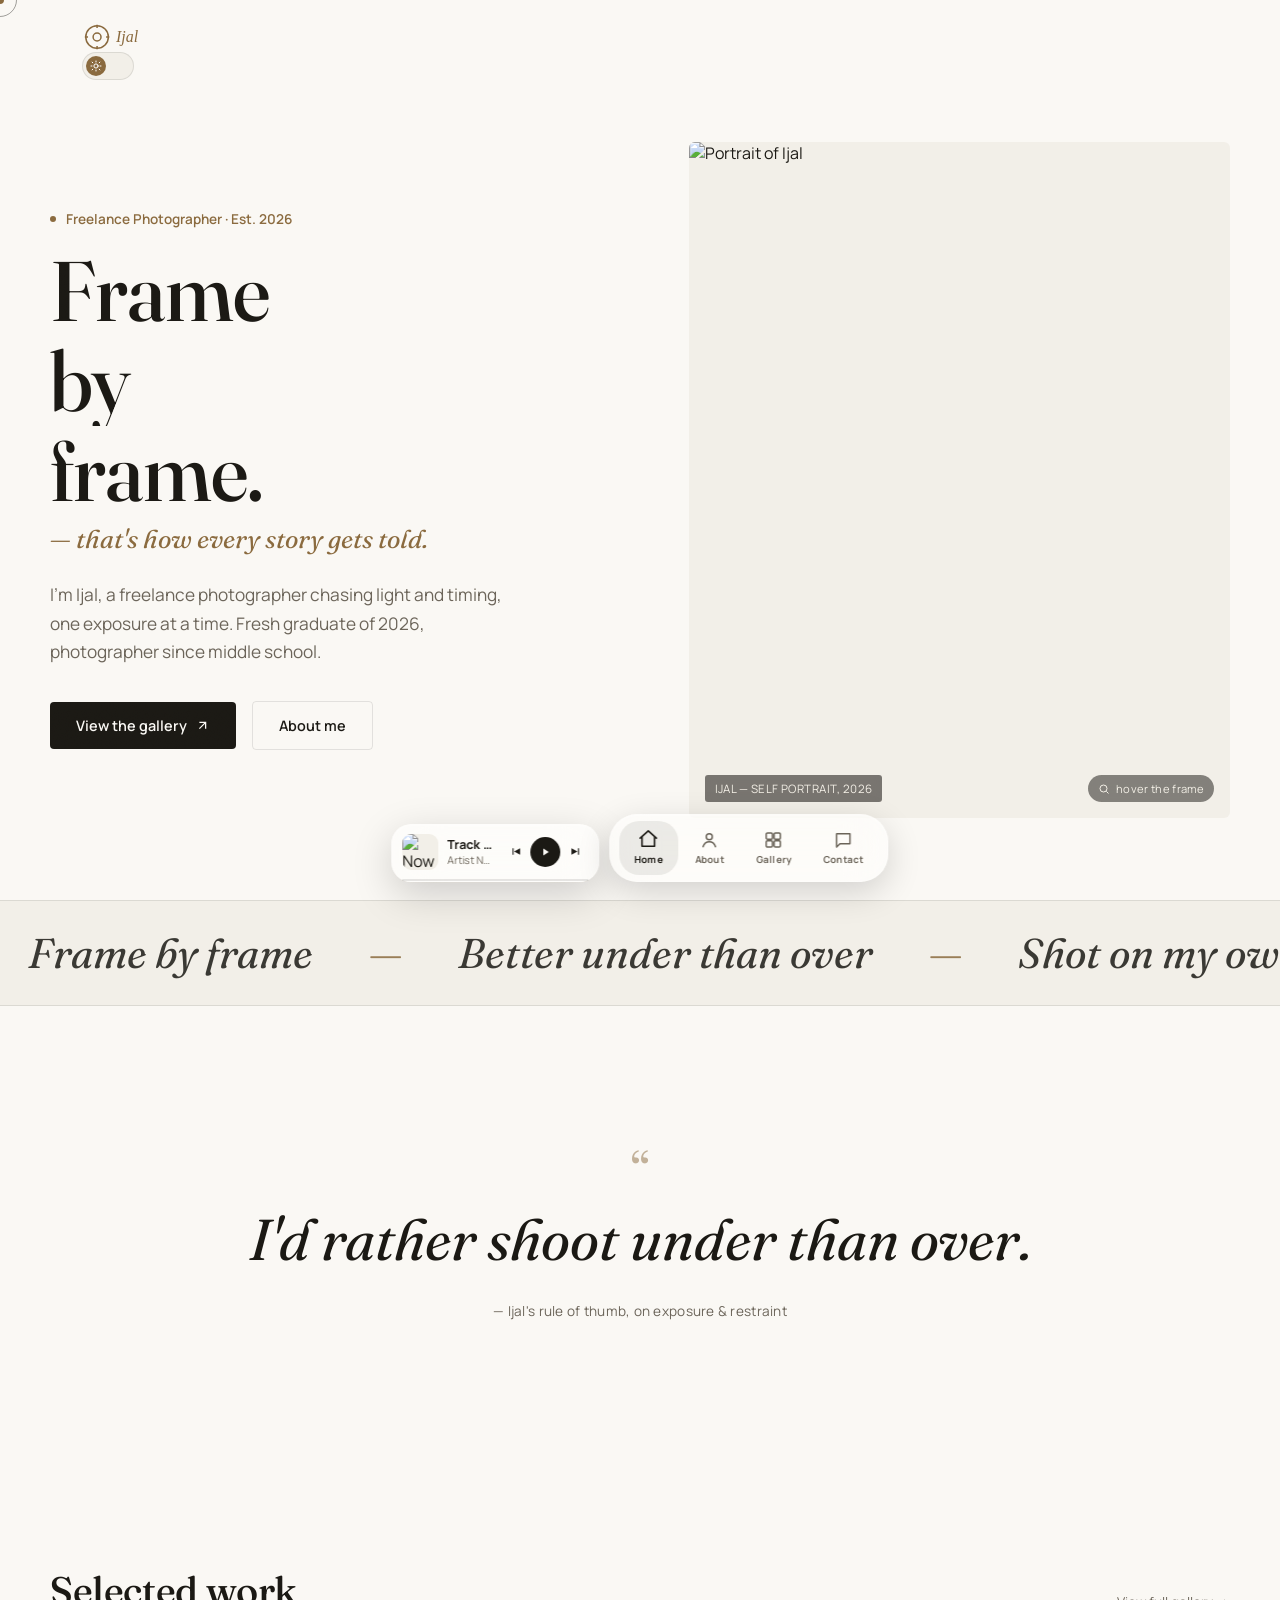
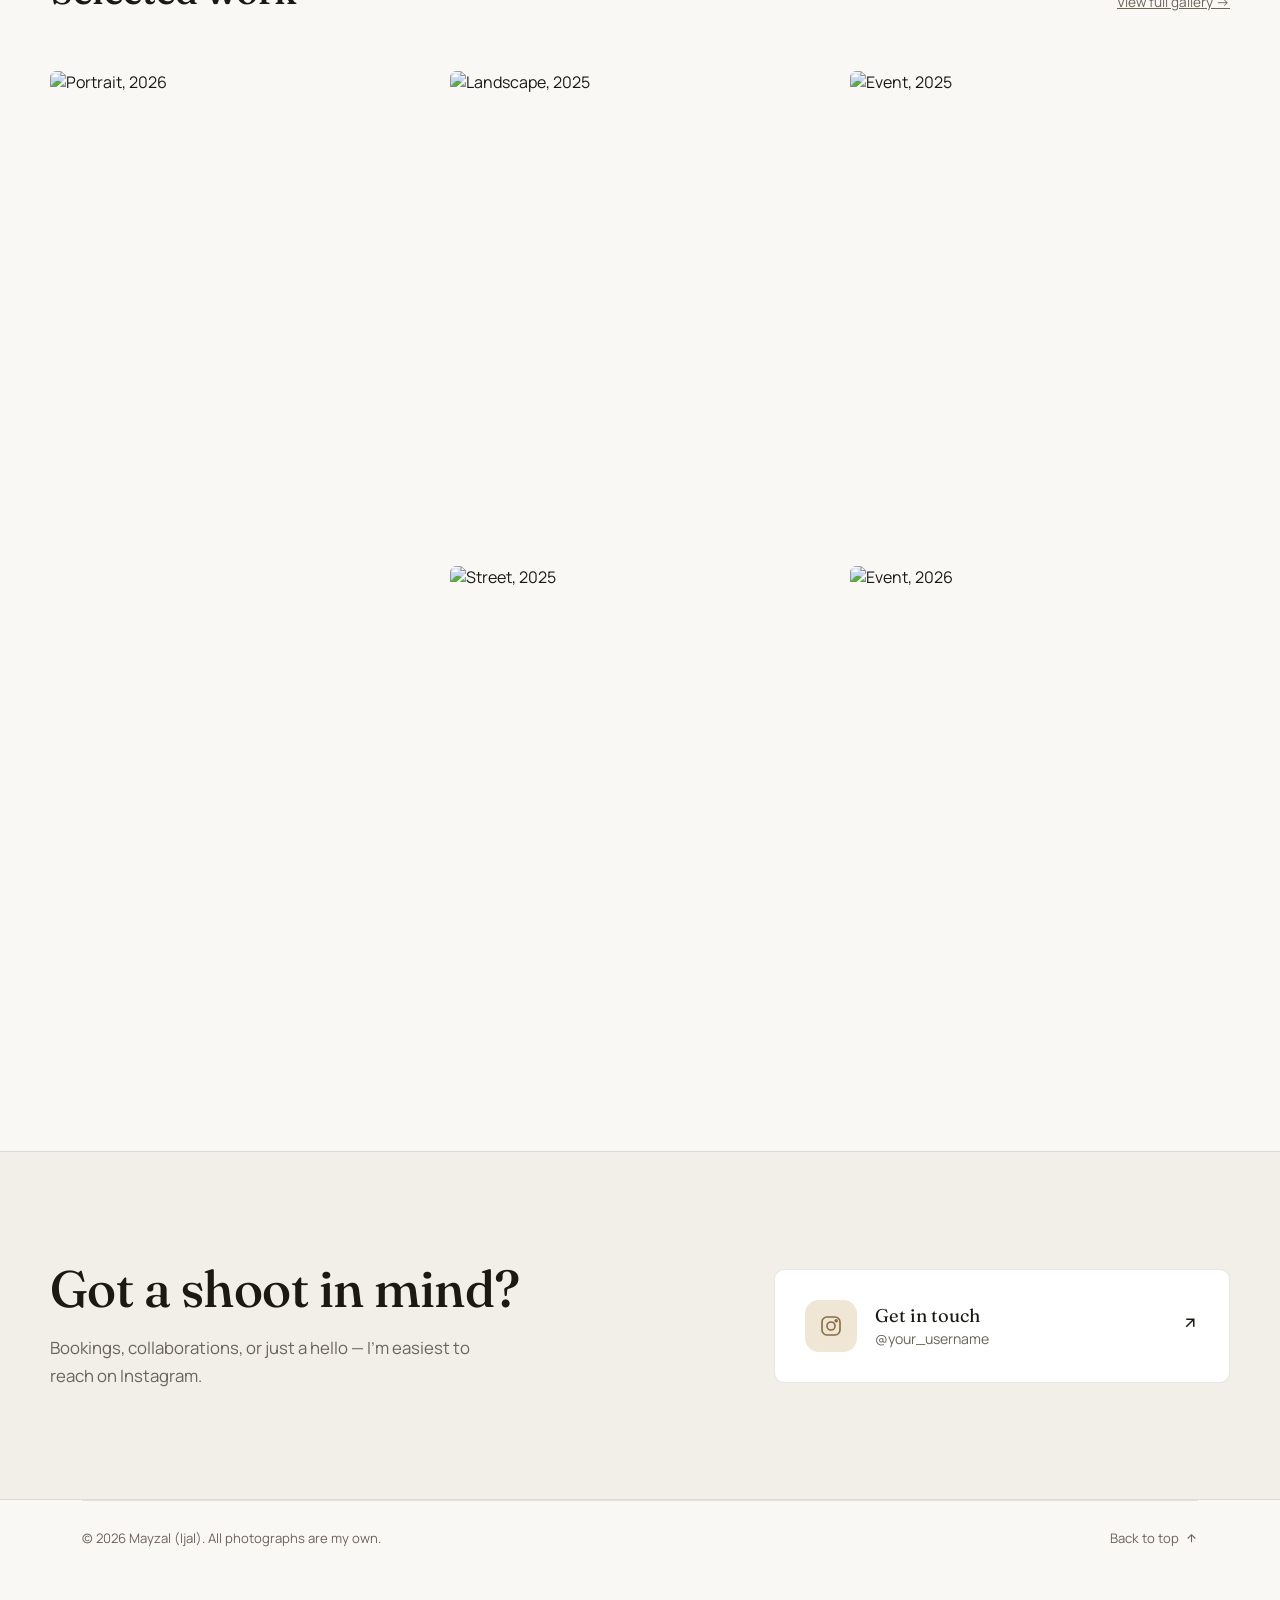
==== commit 76d8e947: "Add files via upload" ====
--- a/index.html
+++ b/index.html
@@ -177,76 +177,3 @@
 <script src="script.js"></script>
 </body>
 </html>
-  <!-- CTA BAND -->
-  <section class="social-band" style="background:var(--bg-soft); border-top:1px solid var(--line); border-bottom:1px solid var(--line);">
-    <div class="wrap section-pad social-inner">
-      <div class="reveal">
-        <h2>Got a shoot in mind?</h2>
-        <p>Bookings, collaborations, or just a hello — I'm easiest to reach on Instagram.</p>
-      </div>
-      <a href="contact.html" class="ig-card reveal" data-cursor="hover">
-        <div class="ig-icon"><svg viewBox="0 0 24 24" fill="none" stroke="currentColor" stroke-width="1.6"><rect x="3" y="3" width="18" height="18" rx="5"/><circle cx="12" cy="12" r="4"/><circle cx="17.2" cy="6.8" r="1"/></svg></div>
-        <div>
-          <div class="ig-name">Get in touch</div>
-          <div class="ig-handle" data-ig-handle>via Instagram</div>
-        </div>
-        <div class="arrow"><svg viewBox="0 0 24 24" fill="none" stroke="currentColor" stroke-width="2"><path d="M7 17L17 7M7 7h10v10"/></svg></div>
-      </a>
-    </div>
-  </section>
-
-</main>
-
-<footer class="wrap">
-  <div class="footer-inner">
-    <span>© 2026 Mayzal (Ijal). All photographs are my own.</span>
-    <a href="#top" class="to-top">Back to top
-      <svg viewBox="0 0 24 24" fill="none" stroke="currentColor" stroke-width="2"><path d="M12 19V5M5 12l7-7 7 7"/></svg>
-    </a>
-  </div>
-</footer>
-
-<div class="bottom-cluster">
-<div class="player" id="player">
-  <div class="player-bar" id="playerBar">
-    <div class="player-cover"><img id="playerCover" src="" alt="Now playing cover"></div>
-    <div class="player-meta">
-      <div class="player-title" id="playerTitle">—</div>
-      <div class="player-artist" id="playerArtist">—</div>
-    </div>
-    <div class="player-controls">
-      <button id="prevBtn" aria-label="Previous track"><svg viewBox="0 0 24 24" fill="currentColor"><path d="M6 6h2v12H6zM20 6L9 12l11 6z"/></svg></button>
-      <button id="playBtn" class="play" aria-label="Play"><svg id="playIcon" viewBox="0 0 24 24" fill="currentColor"><path d="M8 5v14l11-7z"/></svg></button>
-      <button id="nextBtn" aria-label="Next track"><svg viewBox="0 0 24 24" fill="currentColor"><path d="M16 6h2v12h-2zM4 6l11 6-11 6z"/></svg></button>
-    </div>
-    <div class="player-expand" id="playerExpand"><svg viewBox="0 0 24 24" fill="none" stroke="currentColor" stroke-width="2"><path d="M6 9l6 6 6-6"/></svg></div>
-  </div>
-  <div class="player-progress" id="playerProgress"><div class="fill" id="progressFill"></div></div>
-  <div class="player-list" id="playerList"></div>
-</div>
-<nav class="ios-tabbar" id="iosTabbar">
-  <div class="tab-indicator" id="tabIndicator"></div>
-  <a href="index.html" class="tab-item active">
-    <svg viewBox="0 0 24 24" fill="none" stroke="currentColor" stroke-width="1.8" stroke-linecap="round" stroke-linejoin="round"><path d="M3 11l9-8 9 8"/><path d="M5 10v10h14V10"/></svg>
-    <span>Home</span>
-  </a>
-  <a href="about.html" class="tab-item">
-    <svg viewBox="0 0 24 24" fill="none" stroke="currentColor" stroke-width="1.8" stroke-linecap="round" stroke-linejoin="round"><circle cx="12" cy="8" r="3.6"/><path d="M4.5 20c1.4-3.8 4.4-5.8 7.5-5.8s6.1 2 7.5 5.8"/></svg>
-    <span>About</span>
-  </a>
-  <a href="gallery.html" class="tab-item">
-    <svg viewBox="0 0 24 24" fill="none" stroke="currentColor" stroke-width="1.8" stroke-linecap="round" stroke-linejoin="round"><rect x="3.5" y="3.5" width="7.5" height="7.5" rx="1.5"/><rect x="13" y="3.5" width="7.5" height="7.5" rx="1.5"/><rect x="3.5" y="13" width="7.5" height="7.5" rx="1.5"/><rect x="13" y="13" width="7.5" height="7.5" rx="1.5"/></svg>
-    <span>Gallery</span>
-  </a>
-  <a href="contact.html" class="tab-item">
-    <svg viewBox="0 0 24 24" fill="none" stroke="currentColor" stroke-width="1.8" stroke-linecap="round" stroke-linejoin="round"><path d="M4 4.5h16v12H8l-4 4z"/></svg>
-    <span>Contact</span>
-  </a>
-</nav>
-</div>
-<audio id="audioEl" preload="metadata"></audio>
-
-<script src="data.js"></script>
-<script src="script.js"></script>
-</body>
-</html>
--- a/style.css
+++ b/style.css
@@ -407,7 +407,53 @@
 .to-top{ cursor:none; display:flex; align-items:center; gap:6px; }
 .to-top svg{ width:13px; height:13px; }
 
-/* ===================== BOTTOM CLUSTER ===================== */
+/* ===================== RESPONSIVE ===================== */
+@media (max-width: 860px){
+  .wrap{ padding:0 28px; }
+  .nav-links{
+    position:fixed; top:0; right:-100%; width:78%; max-width:320px; height:100vh;
+    background:var(--surface); flex-direction:column; align-items:flex-start;
+    padding:110px 32px 40px; gap:28px; transition:right .45s cubic-bezier(.2,.8,.2,1);
+    box-shadow:-8px 0 30px rgba(0,0,0,0.15);
+  }
+  .nav-links.open{ right:0; }
+  .burger{ display:block; }
+  .hero{ grid-template-columns:1fr; padding-top:120px; }
+  .portrait-wrap{ order:-1; aspect-ratio:5/4; }
+  .work-grid{ grid-template-columns:1fr 1fr; }
+  .work-grid a:first-child{ grid-column:span 2; grid-row:span 1; aspect-ratio:16/10; }
+  .social-inner{ grid-template-columns:1fr; }
+  .process{ grid-template-columns:1fr; }
+  .gallery{ columns:2 180px; }
+  .section-pad{ padding:80px 0; }
+  .principle-block{ padding:40px 26px; }
+}
+@media (max-width:520px){
+  .wrap{ padding:0 24px; }
+  .hero{ gap:28px; padding-top:105px; padding-bottom:60px; }
+  .hero-text h1{ font-size:clamp(2.65rem, 13vw, 4rem); }
+  .hero-text .tagline{ font-size:1.15rem; margin-bottom:20px; }
+  .hero-text p.lede{ font-size:0.98rem; line-height:1.6; margin-bottom:26px; }
+  .hero-cta{ gap:10px; flex-wrap:wrap; }
+  .btn{ padding:12px 20px; }
+  .portrait-wrap{ aspect-ratio:4/3; }
+  .section-pad{ padding:70px 0; }
+  .section-head{ gap:12px; margin-bottom:38px; }
+  .section-head h2{ font-size:2rem; }
+  .quote-band{ padding:90px 0; }
+  .quote-band .quote{ font-size:clamp(1.8rem, 8vw, 2.5rem); }
+  .work-grid{ grid-template-columns:1fr; gap:12px; }
+  .work-grid a:first-child{ grid-column:auto; aspect-ratio:16/10; }
+  .gallery{ columns:1; }
+  .principle-block{ padding:32px 22px; }
+}
+
+
+@media (prefers-reduced-motion: reduce){
+  *{ animation-duration:0.01ms !important; animation-iteration-count:1 !important; transition-duration:0.01ms !important; }
+}
+
+/* ===================== BOTTOM CLUSTER: tab bar + player side by side ===================== */
 body{ padding-bottom:120px; }
 
 .bottom-cluster{
@@ -448,6 +494,7 @@
 .tab-item.active svg{ transform:translateY(-1px) scale(1.08); }
 .tab-item:hover svg{ transform:translateY(-2px); }
 
+/* ===================== FLOATING MEDIA PLAYER (liquid glass) — docked beside tab bar ===================== */
 .player{
   position:relative;
   width:208px; flex-shrink:0;
@@ -476,6 +523,7 @@
 .player-progress{ height:2.5px; background:var(--line); position:relative; cursor:none; margin:0 10px; }
 .player-progress .fill{ position:absolute; left:0; top:0; bottom:0; width:0%; background:var(--accent); }
 
+/* the expanded playlist opens UPWARD as an overlay, so it never pushes the tab bar around */
 .player-list{
   position:absolute; left:0; right:0; bottom:calc(100% + 10px);
   max-height:0; overflow:hidden; opacity:0;
@@ -496,18 +544,28 @@
 .track-row .eq{ margin-left:auto; width:13px; height:13px; opacity:0; color:var(--accent); }
 .track-row.playing .eq{ opacity:1; }
 
-@media (prefers-reduced-motion: reduce){
-  *{ animation-duration:0.01ms !important; animation-iteration-count:1 !important; transition-duration:0.01ms !important; }
-}
+@media (max-width:480px){
+  .bottom-cluster{ bottom:14px; gap:7px; max-width:calc(100vw - 24px); }
+  .tab-item{ padding:7px 10px; }
+  .tab-item span{ display:none; }
+  .tab-item{ padding:9px; }
+  .player{ width:150px; }
+  .player-bar{ padding:7px 8px; gap:7px; }
+  .player-meta{ display:none; }
+  .player-controls button:not(.play){ display:none; }
+}
+
 
 /* =========================================================
-   MOBILE RESPONSIVE REFINEMENT (PERBAIKAN TAMPILAN MEPET)
+   MOBILE-FIRST REFINEMENT
+   Designed for touch screens instead of simply shrinking desktop.
 ========================================================= */
 @media (max-width: 860px){
   html{scroll-padding-top:88px;}
   body{font-size:15px; padding-bottom:150px;}
-  .wrap{width:100%; padding-left:20px; padding-right:20px;}
-
+  .wrap{width:100%; padding-left:24px; padding-right:24px;}
+
+  /* Header: quieter and more compact on touch */
   header{padding:16px 0;}
   header.scrolled{padding:12px 0;}
   .logo-img{height:26px;}
@@ -516,1139 +574,156 @@
   .toggle .knob{width:18px;height:18px;}
   html[data-theme="dark"] .toggle .knob{transform:translateX(22px);}
 
-  /* Hero Section: Foto di atas, Teks di bawah */
+  /* Home hero becomes a deliberate vertical composition */
   .hero{
     min-height:auto;
     grid-template-columns:1fr;
-    gap:32px;
-    padding-top:100px;
-    padding-bottom:50px;
+    gap:34px;
+    padding-top:112px;
+    padding-bottom:72px;
+    align-items:start;
   }
   .portrait-wrap{
     order:-1;
     width:100%;
     aspect-ratio:4/3;
-    border-radius:8px;
+    border-radius:10px;
   }
   .portrait-wrap .frame-label{left:12px;bottom:12px;font-size:.64rem;padding:5px 8px;}
+  .portrait-wrap .hint-label{right:12px;bottom:12px;font-size:.62rem;padding:5px 8px;}
   .hero-text .eyebrow{font-size:.76rem !important;line-height:1.4;}
-  .hero-text h1{font-size:clamp(2.5rem, 10vw, 3.8rem); line-height:1.05; margin-bottom:12px;}
-  .hero-text .tagline{font-size:1.1rem;line-height:1.35;margin-bottom:16px;}
-  .hero-text p.lede{font-size:.95rem;line-height:1.65;margin-bottom:24px;max-width:100%;}
-  .hero-cta{gap:12px;}
-  .btn{min-height:44px;padding:10px 18px;font-size:.84rem;}
-
+  .hero-text h1{font-size:clamp(3.2rem,17vw,5rem);line-height:.93;margin-bottom:14px;}
+  .hero-text .tagline{font-size:1.1rem;line-height:1.35;margin-bottom:18px;}
+  .hero-text p.lede{font-size:.96rem;line-height:1.72;margin-bottom:24px;max-width:100%;}
+  .hero-cta{gap:10px;}
+  .btn{min-height:46px;padding:12px 18px;font-size:.84rem;}
+  .hero-cta .btn:first-child{flex:1;justify-content:center;}
+
+  /* Motion that depends on hover has no purpose on touch */
   .portrait-wrap .hint-label{display:none;}
   .work-grid .label{opacity:1;transform:none;}
   .gallery figure figcaption{opacity:1;transform:none;}
 
-  .section-pad{padding:60px 0;}
+  /* Sections breathe more naturally */
+  .section-pad{padding:76px 0;}
   .section-head{
     display:flex;
     align-items:flex-end;
     justify-content:space-between;
     gap:16px;
-    margin-bottom:28px;
+    margin-bottom:30px;
   }
-  .section-head h2{font-size:clamp(1.75rem, 7vw, 2.2rem);}
-  .section-head .idx{font-size:.75rem;white-space:nowrap;}
+  .section-head h2{font-size:clamp(1.85rem,9vw,2.4rem);}
+  .section-head .idx{font-size:.72rem;white-space:nowrap;}
 
   .marquee-band{padding:18px 0;}
-  .marquee-track span{font-size:1.4rem;padding:0 16px;}
-
-  .quote-band{padding:70px 20px;}
-  .quote-band .mark{font-size:2.2rem;margin-bottom:8px;}
-  .quote-band .quote{font-size:clamp(1.6rem, 7vw, 2.2rem);line-height:1.25;margin-bottom:16px;}
-  .quote-band .cite{font-size:.75rem;line-height:1.4;}
-
-  .work-grid{grid-template-columns:1fr; gap:16px;}
-  .work-grid a{aspect-ratio:4/3; border-radius:8px;}
-  .work-grid a:first-child{grid-column:auto; aspect-ratio:4/3;}
-
-  .social-inner{grid-template-columns:1fr; gap:24px;}
-  .social-inner h2{font-size:clamp(1.8rem, 7vw, 2.4rem); margin-bottom:12px;}
-  .social-inner p{font-size:.92rem; line-height:1.6;}
-  .ig-card{padding:18px; gap:14px; border-radius:10px;}
-
-  /* Perbaikan Galeri Biar Gak Mepet */
-  .filter-bar{gap:8px; margin-bottom:24px; overflow-x:auto; flex-wrap:nowrap; padding-bottom:6px;}
-  .filter-bar button{flex:0 0 auto; font-size:.78rem; padding:7px 14px;}
-  .gallery{columns:1; column-gap:0;}
-  .gallery figure{margin-bottom:14px; border-radius:6px;}
-
-  /* Dock Bawah */
+  .marquee-track span{font-size:1.55rem;padding:0 18px;}
+
+  .quote-band{padding:86px 24px;}
+  .quote-band .mark{font-size:2.4rem;margin-bottom:8px;}
+  .quote-band .quote{font-size:clamp(1.85rem,8.5vw,2.6rem);line-height:1.2;margin-bottom:20px;}
+  .quote-band .cite{font-size:.74rem;line-height:1.5;}
+
+  /* Selected work: one featured image, then a clean 2-column rhythm */
+  .work-grid{grid-template-columns:repeat(2,minmax(0,1fr));gap:10px;}
+  .work-grid a{aspect-ratio:1/1;border-radius:8px;}
+  .work-grid a:first-child{grid-column:1/-1;grid-row:auto;aspect-ratio:16/10;}
+  .work-grid .label{left:10px;bottom:10px;font-size:.68rem;padding:5px 9px;}
+
+  /* Contact CTA stacks cleanly */
+  .social-inner{grid-template-columns:1fr;gap:26px;}
+  .social-inner h2{font-size:clamp(2rem,9vw,2.8rem);line-height:1.02;margin-bottom:14px;}
+  .social-inner p{font-size:.95rem;line-height:1.7;}
+  .ig-card{padding:20px;gap:14px;border-radius:12px;}
+  .ig-card .ig-icon{width:46px;height:46px;border-radius:12px;}
+  .availability{margin-top:28px;font-size:.8rem;}
+
+  /* Inner-page headers */
+  .page-hero{padding-top:126px;padding-bottom:54px;}
+  .page-hero .eyebrow{font-size:.76rem;margin-bottom:14px;}
+  .page-hero h1{font-size:clamp(2.8rem,13vw,4.5rem);line-height:.98;}
+  .about-copy p{font-size:1rem;line-height:1.78;margin-bottom:18px;}
+  .about-copy p.lead{font-size:1.42rem;line-height:1.42;}
+  .process{grid-template-columns:1fr;gap:30px;margin-top:8px;}
+  .process .step{padding-top:16px;}
+  .process .step h3{font-size:1.1rem;}
+  .process .step p{font-size:.9rem;line-height:1.65;}
+  .principle-block{padding:34px 24px;margin:54px 0;border-radius:10px;}
+  .principle-block::before{font-size:6rem;left:14px;top:-8px;}
+  .principle-block h3{font-size:1.55rem;line-height:1.2;}
+  .principle-block p{font-size:.92rem;line-height:1.7;}
+
+  /* Gallery is intentionally 2-column on phones: more visual, less scrolling */
+  .filter-bar{gap:7px;margin-bottom:28px;overflow-x:auto;flex-wrap:nowrap;padding-bottom:3px;scrollbar-width:none;}
+  .filter-bar::-webkit-scrollbar{display:none;}
+  .filter-bar button{flex:0 0 auto;font-size:.76rem;padding:8px 13px;}
+  .gallery{columns:2 0;column-gap:9px;}
+  .gallery figure{margin-bottom:9px;border-radius:7px;}
+  .gallery figure figcaption{padding:9px;font-size:.68rem;background:linear-gradient(to top,rgba(10,9,7,.68),transparent);}
+  .gallery-note{margin-top:20px;font-size:.76rem;line-height:1.55;}
+  .lightbox{padding:16px;}
+  .lightbox img{max-height:78vh;border-radius:6px;}
+  .lightbox .close{top:16px;right:16px;width:36px;height:36px;}
+
+  /* Bottom controls become a compact mobile dock */
   .bottom-cluster{
     left:50%;
-    bottom:12px;
-    width:calc(100% - 32px);
-    max-width:400px;
+    bottom:10px;
+    width:min(calc(100vw - 20px),390px);
+    max-width:none;
     transform:translateX(-50%);
-    flex-direction:column;
-    gap:8px;
+    flex-direction:column-reverse;
+    align-items:stretch;
+    gap:7px;
   }
-  .player{width:100%; border-radius:16px;}
-  .ios-tabbar{width:100%; justify-content:space-around; border-radius:20px; padding:6px;}
-  .tab-item{flex:1; padding:6px; border-radius:14px;}
-  .tab-item span{display:block; font-size:.6rem;}
-}
-.burger span{position:absolute; left:0; right:0; height:1.5px; background:var(--ink); transition:.3s;}
-.burger span:nth-child(1){top:0;}
-.burger span:nth-child(2){top:7px;}
-.burger span:nth-child(3){top:14px;}
-
-/* ===================== BUTTONS ===================== */
-.btn{
-  display:inline-flex; align-items:center; gap:8px;
-  padding:14px 26px; border-radius:4px;
-  background:var(--ink); color:var(--bg);
-  font-size:0.9rem; font-weight:600;
-  transition:transform .25s ease, background .3s ease;
-  will-change:transform;
-}
-.btn:hover{transform:translateY(-2px);}
-.btn.ghost{ background:transparent; color:var(--ink); border:1px solid var(--line); }
-.btn svg{width:15px; height:15px;}
-
-/* ===================== PAGE HERO (inner pages) ===================== */
-.page-hero{ padding:150px 0 70px; }
-.page-hero .eyebrow{
-  font-size:0.85rem; color:var(--accent); font-weight:600;
-  display:flex; align-items:center; gap:10px; margin-bottom:20px;
-}
-.page-hero .eyebrow .dot{width:6px; height:6px; border-radius:50%; background:var(--accent);}
-.page-hero h1{ font-size:clamp(2.6rem, 6vw, 5rem); max-width:900px; }
-
-/* ===================== SECTION HEADS ===================== */
-.section-pad{padding:110px 0;}
-.section-head{
-  display:grid; grid-template-columns:1fr auto; align-items:end;
-  gap:24px; margin-bottom:60px;
-}
-.section-head h2{font-size:clamp(1.9rem, 3vw, 2.8rem);}
-.section-head .idx{font-size:0.85rem; color:var(--ink-soft); font-family:'Manrope';}
-.reveal{opacity:0; transform:translateY(24px); transition:opacity .8s cubic-bezier(.2,.7,.2,1), transform .8s cubic-bezier(.2,.7,.2,1);}
-.reveal.in{opacity:1; transform:translateY(0);}
-
-/* ===================== MARQUEE ===================== */
-.marquee-band{
-  border-top:1px solid var(--line); border-bottom:1px solid var(--line);
-  overflow:hidden; padding:26px 0; background:var(--bg-soft);
-}
-.marquee-track{
-  display:flex; width:max-content; gap:0;
-  animation:scrollMarquee 26s linear infinite;
-}
-.marquee-track span{
-  font-family:'Fraunces', serif; font-style:italic; font-weight:400;
-  font-size:clamp(1.6rem, 3.4vw, 2.6rem); white-space:nowrap; padding:0 28px;
-  color:var(--ink); opacity:0.85;
-}
-.marquee-track span.sep{color:var(--accent); font-style:normal;}
-@keyframes scrollMarquee{ from{transform:translateX(0);} to{transform:translateX(-50%);} }
-
-/* ===================== QUOTE / PRINCIPLE BAND ===================== */
-.quote-band{ padding:140px 0; text-align:center; }
-.quote-band .quote{
-  font-family:'Fraunces', serif; font-weight:400; font-style:italic;
-  font-size:clamp(2rem, 5vw, 3.6rem); line-height:1.25; max-width:920px; margin:0 auto 26px;
-}
-.quote-band .cite{ font-size:0.85rem; color:var(--ink-soft); letter-spacing:0.02em; }
-.quote-band .mark{ font-family:'Fraunces'; font-size:3rem; color:var(--accent); opacity:0.5; line-height:1; margin-bottom:10px; }
-
-/* ===================== HOME HERO ===================== */
-.hero{
-  min-height:100vh;
-  display:grid; grid-template-columns:1.05fr 0.95fr; align-items:center;
-  gap:40px;
-  padding:140px 0 80px;
-}
-.hero-text h1{
-  font-size:clamp(3rem, 6.6vw, 5.6rem);
-  margin-bottom:8px;
-}
-.hero-text .tagline{
-  font-family:'Fraunces'; font-style:italic; color:var(--accent);
-  font-size:clamp(1.2rem,2vw,1.6rem); margin-bottom:26px;
-}
-.hero-text h1 .reveal-line{display:block; overflow:hidden;}
-.hero-text h1 .reveal-line span{
-  display:inline-block;
-  transform:translateY(115%);
-  animation:lineUp .9s cubic-bezier(.2,.9,.25,1) forwards;
-}
-@keyframes lineUp{ to{ transform:translateY(0); } }
-.hero-text p.lede{
-  font-size:1.08rem; color:var(--ink-soft); max-width:460px; line-height:1.65;
-  margin-bottom:34px;
-  opacity:0; animation:fadeUp .8s ease forwards; animation-delay:.9s;
-}
-@keyframes fadeUp{ from{opacity:0; transform:translateY(14px);} to{opacity:1; transform:translateY(0);} }
-.hero-cta{
-  display:flex; gap:16px; align-items:center;
-  opacity:0; animation:fadeUp .8s ease forwards; animation-delay:1.1s;
-}
-
-/* ===================== LIQUID-GLASS PORTRAIT LENS ===================== */
-.portrait-wrap{
-  position:relative; aspect-ratio:4/5; border-radius:6px; overflow:hidden;
-  background:var(--bg-soft); cursor:none;
-}
-.portrait-wrap .base-img{
-  width:100%; height:100%; object-fit:cover;
-  filter:grayscale(1) contrast(1.15) brightness(0.85) invert(0.04);
-  transform:scale(1.06);
-  animation:develop 2.4s 1.1s cubic-bezier(.3,.7,.2,1) forwards;
-}
-@keyframes develop{
-  0%{ filter:grayscale(1) contrast(1.3) brightness(0.7) invert(0.08); transform:scale(1.08); }
-  60%{ filter:grayscale(0.4) contrast(1.1) brightness(0.95) invert(0); }
-  100%{ filter:grayscale(0) contrast(1) brightness(1) invert(0); transform:scale(1); }
-}
-.portrait-wrap .frame-label{
-  position:absolute; left:16px; bottom:16px; z-index:3;
-  font-size:0.72rem; letter-spacing:0.04em;
-  color:#F3EFE6; background:rgba(20,18,14,0.55); backdrop-filter:blur(6px);
-  padding:6px 10px; border-radius:3px;
-  opacity:0; animation:fadeUp .6s ease forwards; animation-delay:3.6s;
-}
-.portrait-wrap .hint-label{
-  position:absolute; right:16px; bottom:16px; z-index:3;
-  font-size:0.7rem; letter-spacing:0.03em;
-  color:#F3EFE6; background:rgba(20,18,14,0.5); backdrop-filter:blur(6px);
-  padding:6px 10px; border-radius:20px;
-  opacity:0; animation:fadeUp .6s ease forwards; animation-delay:3.9s;
-  display:flex; align-items:center; gap:6px;
-}
-.portrait-wrap .hint-label svg{width:12px; height:12px;}
-.portrait-wrap::after{
-  content:''; position:absolute; inset:0; z-index:4;
-  background:var(--ink); opacity:0.9;
-  animation:curtain 1.3s .1s cubic-bezier(.7,0,.2,1) forwards;
-}
-@keyframes curtain{ to{ transform:translateX(100%); } }
-
-.lens{
-  position:absolute; width:200px; height:200px; border-radius:50%;
-  overflow:hidden; pointer-events:none; z-index:5;
-  opacity:0; transform:translate(-50%,-50%) scale(0.6);
-  transition:opacity .35s ease, transform .45s cubic-bezier(.2,.9,.2,1.2);
-  box-shadow:
-    0 0 0 1.5px rgba(255,255,255,0.55),
-    0 0 0 6px rgba(255,255,255,0.06),
-    0 10px 40px rgba(0,0,0,0.35),
-    inset 0 0 30px rgba(255,255,255,0.15);
-  backdrop-filter:blur(0.5px);
-}
-.portrait-wrap.lens-active .lens{ opacity:1; transform:translate(-50%,-50%) scale(1); }
-.lens img{
-  position:absolute; width:100%; height:100%; object-fit:cover; top:0; left:0;
-  filter:url(#liquidGlass) saturate(1.2) contrast(1.08);
-}
-.lens .lens-sheen{
-  position:absolute; inset:0; border-radius:50%;
-  background:radial-gradient(circle at 32% 28%, rgba(255,255,255,0.35), transparent 55%);
-  mix-blend-mode:overlay;
-}
-
-/* ===================== ABOUT PAGE ===================== */
-.about-copy{ max-width:760px; }
-.about-copy p{ font-size:1.15rem; line-height:1.8; color:var(--ink); margin-bottom:22px; }
-.about-copy p.lead{ font-family:'Fraunces'; font-weight:400; font-size:1.7rem; line-height:1.5; }
-.about-copy p .accent{ color:var(--accent); font-weight:600; font-style:italic; font-family:'Fraunces'; }
-
-.process{ display:grid; grid-template-columns:repeat(3,1fr); gap:28px; margin-top:20px; }
-.process .step{ border-top:1px solid var(--line); padding-top:20px; }
-.process .step .num{ font-family:'Fraunces'; font-style:italic; color:var(--accent); font-size:1.1rem; margin-bottom:10px; display:block;}
-.process .step h3{ font-size:1.2rem; margin-bottom:10px; font-weight:500; }
-.process .step p{ font-size:0.95rem; color:var(--ink-soft); line-height:1.6; }
-
-.principle-block{
-  background:var(--surface); border:1px solid var(--line); border-radius:10px;
-  padding:52px 48px; margin:70px 0; position:relative; overflow:hidden;
-}
-.principle-block::before{
-  content:'"'; position:absolute; top:-10px; left:24px; font-family:'Fraunces';
-  font-size:8rem; color:var(--accent-soft); z-index:0; line-height:1;
-}
-.principle-block .txt{ position:relative; z-index:1; }
-.principle-block h3{ font-size:clamp(1.5rem,3vw,2.2rem); margin-bottom:14px; font-style:italic; font-weight:400; }
-.principle-block p{ color:var(--ink-soft); font-size:1rem; max-width:560px; line-height:1.7; }
-
-/* ===================== GALLERY ===================== */
-.filter-bar{ display:flex; gap:10px; flex-wrap:wrap; margin-bottom:50px; }
-.filter-bar button{
-  font-family:'Manrope'; font-size:0.86rem; font-weight:600; color:var(--ink-soft);
-  background:transparent; border:1px solid var(--line); padding:9px 18px; border-radius:20px;
-  cursor:none; transition:all .3s ease;
-}
-.filter-bar button.active, .filter-bar button:hover{ background:var(--ink); color:var(--bg); border-color:var(--ink); }
-
-.gallery{ columns:3 260px; column-gap:20px; }
-.gallery figure{
-  break-inside:avoid; margin:0 0 20px; position:relative;
-  border-radius:6px; overflow:hidden; background:var(--bg-soft);
-  cursor:none; transition:opacity .4s ease, transform .4s ease;
-}
-.gallery figure.hidden{ display:none; }
-.gallery figure img{ width:100%; display:block; transition:transform .7s cubic-bezier(.2,.8,.2,1); }
-.gallery figure:hover img{ transform:scale(1.05); }
-.gallery figure figcaption{
-  position:absolute; left:0; right:0; bottom:0; padding:16px;
-  background:linear-gradient(to top, rgba(10,9,7,0.75), transparent);
-  color:#F3EFE6; font-size:0.82rem;
-  opacity:0; transform:translateY(8px);
-  transition:opacity .35s ease, transform .35s ease;
-}
-.gallery figure:hover figcaption{ opacity:1; transform:translateY(0); }
-.gallery-note{
-  margin-top:28px; font-size:0.85rem; color:var(--ink-soft);
-  border-left:2px solid var(--accent); padding-left:12px;
-}
-
-.lightbox{
-  position:fixed; inset:0; background:rgba(10,9,7,0.92); backdrop-filter:blur(6px);
-  z-index:100; display:flex; align-items:center; justify-content:center;
-  opacity:0; pointer-events:none; transition:opacity .35s ease; padding:40px;
-}
-.lightbox.open{ opacity:1; pointer-events:auto; }
-.lightbox img{ max-width:100%; max-height:82vh; border-radius:4px; }
-.lightbox .close{
-  position:absolute; top:28px; right:32px; width:38px; height:38px;
-  border-radius:50%; border:1px solid rgba(255,255,255,0.25);
-  display:flex; align-items:center; justify-content:center; cursor:none;
-}
-.lightbox .close svg{ width:16px; height:16px; stroke:#F3EFE6; }
-
-/* ===================== SELECTED WORK (home teaser) ===================== */
-.work-grid{ display:grid; grid-template-columns:repeat(3,1fr); gap:20px; }
-.work-grid a{ position:relative; overflow:hidden; border-radius:6px; aspect-ratio:4/5; display:block; }
-.work-grid a:first-child{ grid-row:span 2; aspect-ratio:auto; }
-.work-grid img{ width:100%; height:100%; object-fit:cover; transition:transform .7s cubic-bezier(.2,.8,.2,1); }
-.work-grid a:hover img{ transform:scale(1.06); }
-.work-grid .label{
-  position:absolute; left:14px; bottom:14px; color:#F3EFE6; font-size:0.8rem;
-  background:rgba(20,18,14,0.55); backdrop-filter:blur(6px); padding:6px 12px; border-radius:20px;
-  opacity:0; transform:translateY(6px); transition:.3s ease;
-}
-.work-grid a:hover .label{ opacity:1; transform:translateY(0); }
-
-/* ===================== CONTACT ===================== */
-.social-inner{ display:grid; grid-template-columns:1.2fr 0.8fr; gap:40px; align-items:center; }
-.social-inner h2{ font-size:clamp(2rem,4vw,3.2rem); margin-bottom:18px; }
-.social-inner p{ color:var(--ink-soft); max-width:440px; line-height:1.65; font-size:1.05rem; }
-.ig-card{
-  background:var(--surface); border:1px solid var(--line); border-radius:10px;
-  padding:30px; display:flex; align-items:center; gap:18px;
-  transition:transform .3s ease, border-color .3s ease; cursor:none;
-}
-.ig-card:hover{ transform:translateY(-3px); border-color:var(--accent); }
-.ig-card .ig-icon{
-  width:52px; height:52px; border-radius:14px; background:var(--accent-soft);
-  display:flex; align-items:center; justify-content:center; flex-shrink:0;
-}
-.ig-card .ig-icon svg{ width:24px; height:24px; stroke:var(--accent); }
-.ig-card .ig-name{ font-family:'Fraunces'; font-size:1.15rem; }
-.ig-card .ig-handle{ font-size:0.88rem; color:var(--ink-soft); margin-top:2px; }
-.ig-card .arrow{ margin-left:auto; }
-.ig-card .arrow svg{ width:18px; height:18px; transition:transform .3s ease; }
-.ig-card:hover .arrow svg{ transform:translate(3px,-3px); }
-
-.availability{
-  display:flex; align-items:center; gap:10px; margin-top:40px; font-size:0.9rem; color:var(--ink-soft);
-}
-.availability .pulse{
-  width:8px; height:8px; border-radius:50%; background:#5C8A5C; position:relative; flex-shrink:0;
-}
-.availability .pulse::after{
-  content:''; position:absolute; inset:0; border-radius:50%; background:#5C8A5C;
-  animation:pulse 1.8s ease-out infinite;
-}
-@keyframes pulse{ 0%{ transform:scale(1); opacity:0.6; } 100%{ transform:scale(2.6); opacity:0; } }
-
-/* ===================== FOOTER ===================== */
-footer{ padding:48px 0 40px; }
-.footer-inner{
-  display:flex; justify-content:space-between; align-items:center;
-  font-size:0.82rem; color:var(--ink-soft);
-  border-top:1px solid var(--line); padding-top:28px;
-}
-.to-top{ cursor:none; display:flex; align-items:center; gap:6px; }
-.to-top svg{ width:13px; height:13px; }
-
-/* ===================== BOTTOM CLUSTER ===================== */
-body{ padding-bottom:120px; }
-
-.bottom-cluster{
-  position:fixed; left:50%; bottom:18px; transform:translateX(-50%); z-index:60;
-  display:flex; align-items:flex-end; gap:10px;
-}
-
-.ios-tabbar{
-  position:relative;
-  display:flex; align-items:center; gap:2px;
-  padding:7px 9px; border-radius:28px;
-  background: color-mix(in srgb, var(--surface) 55%, transparent);
-  backdrop-filter: blur(22px) saturate(180%);
-  -webkit-backdrop-filter: blur(22px) saturate(180%);
-  border:1px solid rgba(255,255,255,0.22);
-  box-shadow: 0 10px 34px rgba(0,0,0,0.16), inset 0 1px 0 rgba(255,255,255,0.3);
-  flex-shrink:0;
-}
-html[data-theme="dark"] .ios-tabbar{
-  border-color:rgba(255,255,255,0.08);
-  box-shadow:0 10px 34px rgba(0,0,0,0.55), inset 0 1px 0 rgba(255,255,255,0.06);
-}
-.tab-indicator{
-  position:absolute; top:6px; bottom:6px; border-radius:20px;
-  background: var(--ink); opacity:0.08; left:0; width:0;
-  transition: left .45s cubic-bezier(.34,1.4,.4,1), width .45s cubic-bezier(.34,1.4,.4,1);
-  pointer-events:none;
-}
-html[data-theme="dark"] .tab-indicator{ background:#fff; opacity:0.09; }
-.tab-item{
-  position:relative; z-index:1; display:flex; flex-direction:column; align-items:center; gap:3px;
-  padding:8px 15px; border-radius:18px; color:var(--ink-soft); cursor:none;
-  transition: color .3s ease;
-}
-.tab-item svg{ width:20px; height:20px; transition:transform .35s cubic-bezier(.34,1.6,.4,1); }
-.tab-item span{ font-size:0.6rem; font-weight:700; letter-spacing:0.02em; }
-.tab-item.active{ color:var(--ink); }
-.tab-item.active svg{ transform:translateY(-1px) scale(1.08); }
-.tab-item:hover svg{ transform:translateY(-2px); }
-
-.player{
-  position:relative;
-  width:208px; flex-shrink:0;
-  border-radius:20px; overflow:visible;
-  background:color-mix(in srgb, var(--surface) 58%, transparent);
-  backdrop-filter:blur(24px) saturate(180%); -webkit-backdrop-filter:blur(24px) saturate(180%);
-  border:1px solid rgba(255,255,255,0.22);
-  box-shadow:0 12px 40px rgba(0,0,0,0.18), inset 0 1px 0 rgba(255,255,255,0.28);
-}
-html[data-theme="dark"] .player{
-  border-color:rgba(255,255,255,0.08);
-  box-shadow:0 12px 40px rgba(0,0,0,0.55), inset 0 1px 0 rgba(255,255,255,0.06);
-}
-.player-bar{ display:flex; align-items:center; gap:9px; padding:9px 10px; cursor:none; border-radius:20px; overflow:hidden; }
-.player-cover{ width:36px; height:36px; border-radius:9px; overflow:hidden; flex-shrink:0; background:var(--bg-soft); }
-.player-cover img{ width:100%; height:100%; object-fit:cover; }
-.player-meta{ flex:1; min-width:0; }
-.player-title{ font-size:0.78rem; font-weight:700; white-space:nowrap; overflow:hidden; text-overflow:ellipsis; }
-.player-artist{ font-size:0.66rem; color:var(--ink-soft); white-space:nowrap; overflow:hidden; text-overflow:ellipsis; }
-.player-controls{ display:flex; align-items:center; gap:2px; flex-shrink:0; }
-.player-controls button{ width:26px; height:26px; border-radius:50%; display:flex; align-items:center; justify-content:center; background:transparent; border:none; color:var(--ink); cursor:none; }
-.player-controls button.play{ width:30px; height:30px; background:var(--ink); color:var(--bg); }
-.player-controls svg{ width:13px; height:13px; }
-.player-controls button.play svg{ width:12px; height:12px; }
-.player-expand{ display:none; }
-.player-progress{ height:2.5px; background:var(--line); position:relative; cursor:none; margin:0 10px; }
-.player-progress .fill{ position:absolute; left:0; top:0; bottom:0; width:0%; background:var(--accent); }
-
-.player-list{
-  position:absolute; left:0; right:0; bottom:calc(100% + 10px);
-  max-height:0; overflow:hidden; opacity:0;
-  border-radius:16px;
-  background:color-mix(in srgb, var(--surface) 88%, transparent);
-  backdrop-filter:blur(22px) saturate(180%); -webkit-backdrop-filter:blur(22px) saturate(180%);
-  border:1px solid rgba(255,255,255,0.22);
-  box-shadow:0 12px 34px rgba(0,0,0,0.2);
-  transition:max-height .4s ease, opacity .3s ease;
-}
-.player.open .player-list{ max-height:260px; overflow-y:auto; opacity:1; }
-.track-row{ display:flex; align-items:center; gap:12px; padding:9px 12px; cursor:none; transition:background .2s ease; }
-.track-row:hover{ background:var(--bg-soft); }
-.track-row.playing{ background:var(--accent-soft); }
-.track-row img{ width:32px; height:32px; border-radius:8px; object-fit:cover; flex-shrink:0; }
-.track-row .t-title{ font-size:0.8rem; font-weight:600; }
-.track-row .t-artist{ font-size:0.7rem; color:var(--ink-soft); }
-.track-row .eq{ margin-left:auto; width:13px; height:13px; opacity:0; color:var(--accent); }
-.track-row.playing .eq{ opacity:1; }
-
-@media (prefers-reduced-motion: reduce){
-  *{ animation-duration:0.01ms !important; animation-iteration-count:1 !important; transition-duration:0.01ms !important; }
-}
-
-/* =========================================================
-   MOBILE RESPONSIVE REFINEMENT (PERBAIKAN TAMPILAN MEPET)
-========================================================= */
-@media (max-width: 860px){
-  html{scroll-padding-top:88px;}
-  body{font-size:15px; padding-bottom:150px;}
-  .wrap{width:100%; padding-left:20px; padding-right:20px;}
-
-  header{padding:16px 0;}
-  header.scrolled{padding:12px 0;}
-  .logo-img{height:26px;}
-  .nav-right{gap:0;}
-  .toggle{width:48px;height:26px;}
-  .toggle .knob{width:18px;height:18px;}
-  html[data-theme="dark"] .toggle .knob{transform:translateX(22px);}
-
-  /* Hero Section: Foto di atas, Teks di bawah */
-  .hero{
-    min-height:auto;
-    grid-template-columns:1fr;
-    gap:32px;
-    padding-top:100px;
-    padding-bottom:50px;
+  .player{
+    width:100%;
+    border-radius:17px;
   }
-  .portrait-wrap{
-    order:-1;
+  .player-bar{padding:7px 9px;gap:8px;}
+  .player-cover{width:34px;height:34px;border-radius:8px;}
+  .player-meta{display:block;}
+  .player-title{font-size:.72rem;}
+  .player-artist{font-size:.6rem;}
+  .player-controls button{width:27px;height:27px;}
+  .player-controls button.play{width:31px;height:31px;}
+  .player-progress{margin:0 9px;}
+  .ios-tabbar{
     width:100%;
-    aspect-ratio:4/3;
-    border-radius:8px;
+    justify-content:space-around;
+    padding:5px 5px;
+    border-radius:22px;
   }
-  .portrait-wrap .frame-label{left:12px;bottom:12px;font-size:.64rem;padding:5px 8px;}
-  .hero-text .eyebrow{font-size:.76rem !important;line-height:1.4;}
-  .hero-text h1{font-size:clamp(2.5rem, 10vw, 3.8rem); line-height:1.05; margin-bottom:12px;}
-  .hero-text .tagline{font-size:1.1rem;line-height:1.35;margin-bottom:16px;}
-  .hero-text p.lede{font-size:.95rem;line-height:1.65;margin-bottom:24px;max-width:100%;}
-  .hero-cta{gap:12px;}
-  .btn{min-height:44px;padding:10px 18px;font-size:.84rem;}
-
-  .portrait-wrap .hint-label{display:none;}
-  .work-grid .label{opacity:1;transform:none;}
-  .gallery figure figcaption{opacity:1;transform:none;}
-
-  .section-pad{padding:60px 0;}
-  .section-head{
-    display:flex;
-    align-items:flex-end;
-    justify-content:space-between;
-    gap:16px;
-    margin-bottom:28px;
-  }
-  .section-head h2{font-size:clamp(1.75rem, 7vw, 2.2rem);}
-  .section-head .idx{font-size:.75rem;white-space:nowrap;}
-
-  .marquee-band{padding:18px 0;}
-  .marquee-track span{font-size:1.4rem;padding:0 16px;}
-
-  .quote-band{padding:70px 20px;}
-  .quote-band .mark{font-size:2.2rem;margin-bottom:8px;}
-  .quote-band .quote{font-size:clamp(1.6rem, 7vw, 2.2rem);line-height:1.25;margin-bottom:16px;}
-  .quote-band .cite{font-size:.75rem;line-height:1.4;}
-
-  .work-grid{grid-template-columns:1fr; gap:16px;}
-  .work-grid a{aspect-ratio:4/3; border-radius:8px;}
-  .work-grid a:first-child{grid-column:auto; aspect-ratio:4/3;}
-
-  .social-inner{grid-template-columns:1fr; gap:24px;}
-  .social-inner h2{font-size:clamp(1.8rem, 7vw, 2.4rem); margin-bottom:12px;}
-  .social-inner p{font-size:.92rem; line-height:1.6;}
-  .ig-card{padding:18px; gap:14px; border-radius:10px;}
-
-  /* Perbaikan Galeri Biar Gak Mepet */
-  .filter-bar{gap:8px; margin-bottom:24px; overflow-x:auto; flex-wrap:nowrap; padding-bottom:6px;}
-  .filter-bar button{flex:0 0 auto; font-size:.78rem; padding:7px 14px;}
-  .gallery{columns:1; column-gap:0;}
-  .gallery figure{margin-bottom:14px; border-radius:6px;}
-
-  /* Dock Bawah */
-  .bottom-cluster{
-    left:50%;
-    bottom:12px;
-    width:calc(100% - 32px);
-    max-width:400px;
-    transform:translateX(-50%);
-    flex-direction:column;
-    gap:8px;
-  }
-  .player{width:100%; border-radius:16px;}
-  .ios-tabbar{width:100%; justify-content:space-around; border-radius:20px; padding:6px;}
-  .tab-item{flex:1; padding:6px; border-radius:14px;}
-  .tab-item span{display:block; font-size:.6rem;}
-}
-/* ===================== TOKENS ===================== */
-:root{
-  --bg: #FAF8F4;
-  --bg-soft: #F2EFE8;
-  --surface: #FFFFFF;
-  --ink: #1B1914;
-  --ink-soft: #6B6459;
-  --line: rgba(27,25,20,0.10);
-  --accent: #8A6A3E;
-  --accent-soft: #EFE6D6;
-  --shadow: rgba(27,25,20,0.06);
-  --grain-opacity: 0.035;
-}
-html[data-theme="dark"]{
-  --bg: #15130F;
-  --bg-soft: #1C1A15;
-  --surface: #201E18;
-  --ink: #F3EFE6;
-  --ink-soft: #A79E8E;
-  --line: rgba(243,239,230,0.10);
-  --accent: #C9A369;
-  --accent-soft: #2E2818;
-  --shadow: rgba(0,0,0,0.35);
-  --grain-opacity: 0.05;
-}
-
-*{box-sizing:border-box; margin:0; padding:0;}
-html{scroll-behavior:smooth;}
-body{
-  background:var(--bg);
-  color:var(--ink);
-  font-family:'Manrope', sans-serif;
-  -webkit-font-smoothing:antialiased;
-  transition:background .5s ease, color .5s ease;
-  overflow-x:hidden;
-  cursor:none;
-}
-h1,h2,h3,.serif{
-  font-family:'Fraunces', serif;
-  font-weight:500;
-  letter-spacing:-0.01em;
-  line-height:1.06;
-}
-img{display:block; max-width:100%;}
-a{color:inherit; text-decoration:none;}
-.wrap{max-width:1180px; margin:0 auto; padding:0 32px;}
-section{position:relative;}
-code{background:var(--bg-soft); padding:2px 6px; border-radius:3px; font-size:0.85em;}
-
-/* film grain overlay */
-.grain{
-  position:fixed; inset:0; pointer-events:none; z-index:2;
-  opacity:var(--grain-opacity); mix-blend-mode:overlay;
-  background-image:url("data:image/svg+xml,%3Csvg xmlns='http://www.w3.org/2000/svg' width='120' height='120'%3E%3Cfilter id='n'%3E%3CfeTurbulence type='fractalNoise' baseFrequency='0.9' numOctaves='2' stitchTiles='stitch'/%3E%3C/filter%3E%3Crect width='100%25' height='100%25' filter='url(%23n)'/%3E%3C/svg%3E");
-}
-
-/* ===================== CUSTOM CURSOR ===================== */
-.cursor-dot{
-  position:fixed; top:0; left:0; width:8px; height:8px; border-radius:50%;
-  background:var(--accent); pointer-events:none; z-index:9999;
-  transform:translate(-50%,-50%); transition:width .25s ease, height .25s ease, background .25s ease;
-}
-.cursor-ring{
-  position:fixed; top:0; left:0; width:34px; height:34px; border-radius:50%;
-  border:1px solid var(--ink); opacity:0.4; pointer-events:none; z-index:9998;
-  transform:translate(-50%,-50%);
-}
-.cursor-ring.big{width:64px; height:64px; opacity:0.15;}
-@media (hover:none), (pointer:coarse){
-  body{cursor:auto;}
-  .cursor-dot, .cursor-ring{display:none;}
-}
-
-/* ===================== NAV ===================== */
-header{
-  position:fixed; top:0; left:0; right:0; z-index:50;
-  padding:22px 0;
-  transition:background .4s ease, padding .4s ease, box-shadow .4s ease;
-}
-header.scrolled{
-  background:color-mix(in srgb, var(--bg) 82%, transparent);
-  backdrop-filter:blur(14px);
-  padding:14px 0;
-  box-shadow:0 1px 0 var(--line);
-}
-nav{display:flex; align-items:center; justify-content:space-between;}
-.logo{
-  display:flex; align-items:center; gap:9px;
-  font-family:'Fraunces', serif; font-size:1.15rem; letter-spacing:-0.01em;
-}
-.logo svg{width:22px; height:22px;}
-.logo .alt{color:var(--ink-soft); font-size:0.78rem; font-family:'Manrope',sans-serif; margin-left:2px;}
-.nav-links{display:flex; align-items:center; gap:38px;}
-.nav-links a{
-  font-size:0.92rem; color:var(--ink-soft); position:relative; padding:4px 0;
-  transition:color .3s ease;
-}
-.nav-links a::after{
-  content:''; position:absolute; left:0; bottom:0; width:0; height:1px; background:var(--accent);
-  transition:width .3s ease;
-}
-.nav-links a:hover, .nav-links a.active{color:var(--ink);}
-.nav-links a:hover::after, .nav-links a.active::after{width:100%;}
-
-.toggle{
-  width:52px; height:28px; border-radius:20px;
-  background:var(--bg-soft); border:1px solid var(--line);
-  position:relative; cursor:none; flex-shrink:0;
-  display:flex; align-items:center; padding:3px;
-}
-.toggle .knob{
-  width:20px; height:20px; border-radius:50%;
-  background:var(--accent);
-  display:flex; align-items:center; justify-content:center;
-  transition:transform .4s cubic-bezier(.65,0,.35,1);
-  transform:translateX(0);
-}
-html[data-theme="dark"] .toggle .knob{transform:translateX(24px);}
-.toggle .knob svg{width:12px; height:12px; stroke:var(--surface);}
-
-.nav-right{display:flex; align-items:center; gap:28px; flex-shrink:0;}
-nav.nav{flex-wrap:nowrap;}
-.logo{white-space:nowrap; overflow:hidden; flex-shrink:1; min-width:0;}
-.logo-img{height:30px; width:auto; display:block;}
-.burger{display:none; width:22px; height:16px; position:relative; cursor:none;}
-.burger span{position:absolute; left:0; right:0; height:1.5px; background:var(--ink); transition:.3s;}
-.burger span:nth-child(1){top:0;}
-.burger span:nth-child(2){top:7px;}
-.burger span:nth-child(3){top:14px;}
-
-/* ===================== BUTTONS ===================== */
-.btn{
-  display:inline-flex; align-items:center; gap:8px;
-  padding:14px 26px; border-radius:4px;
-  background:var(--ink); color:var(--bg);
-  font-size:0.9rem; font-weight:600;
-  transition:transform .25s ease, background .3s ease;
-  will-change:transform;
-}
-.btn:hover{transform:translateY(-2px);}
-.btn.ghost{ background:transparent; color:var(--ink); border:1px solid var(--line); }
-.btn svg{width:15px; height:15px;}
-
-/* ===================== PAGE HERO (inner pages) ===================== */
-.page-hero{ padding:150px 0 70px; }
-.page-hero .eyebrow{
-  font-size:0.85rem; color:var(--accent); font-weight:600;
-  display:flex; align-items:center; gap:10px; margin-bottom:20px;
-}
-.page-hero .eyebrow .dot{width:6px; height:6px; border-radius:50%; background:var(--accent);}
-.page-hero h1{ font-size:clamp(2.6rem, 6vw, 5rem); max-width:900px; }
-
-/* ===================== SECTION HEADS ===================== */
-.section-pad{padding:110px 0;}
-.section-head{
-  display:grid; grid-template-columns:1fr auto; align-items:end;
-  gap:24px; margin-bottom:60px;
-}
-.section-head h2{font-size:clamp(1.9rem, 3vw, 2.8rem);}
-.section-head .idx{font-size:0.85rem; color:var(--ink-soft); font-family:'Manrope';}
-.reveal{opacity:0; transform:translateY(24px); transition:opacity .8s cubic-bezier(.2,.7,.2,1), transform .8s cubic-bezier(.2,.7,.2,1);}
-.reveal.in{opacity:1; transform:translateY(0);}
-
-/* ===================== MARQUEE ===================== */
-.marquee-band{
-  border-top:1px solid var(--line); border-bottom:1px solid var(--line);
-  overflow:hidden; padding:26px 0; background:var(--bg-soft);
-}
-.marquee-track{
-  display:flex; width:max-content; gap:0;
-  animation:scrollMarquee 26s linear infinite;
-}
-.marquee-track span{
-  font-family:'Fraunces', serif; font-style:italic; font-weight:400;
-  font-size:clamp(1.6rem, 3.4vw, 2.6rem); white-space:nowrap; padding:0 28px;
-  color:var(--ink); opacity:0.85;
-}
-.marquee-track span.sep{color:var(--accent); font-style:normal;}
-@keyframes scrollMarquee{ from{transform:translateX(0);} to{transform:translateX(-50%);} }
-
-/* ===================== QUOTE / PRINCIPLE BAND ===================== */
-.quote-band{ padding:140px 0; text-align:center; }
-.quote-band .quote{
-  font-family:'Fraunces', serif; font-weight:400; font-style:italic;
-  font-size:clamp(2rem, 5vw, 3.6rem); line-height:1.25; max-width:920px; margin:0 auto 26px;
-}
-.quote-band .cite{ font-size:0.85rem; color:var(--ink-soft); letter-spacing:0.02em; }
-.quote-band .mark{ font-family:'Fraunces'; font-size:3rem; color:var(--accent); opacity:0.5; line-height:1; margin-bottom:10px; }
-
-/* ===================== HOME HERO ===================== */
-.hero{
-  min-height:100vh;
-  display:grid; grid-template-columns:1.05fr 0.95fr; align-items:center;
-  gap:40px;
-  padding:140px 0 80px;
-}
-.hero-text h1{
-  font-size:clamp(3rem, 6.6vw, 5.6rem);
-  margin-bottom:8px;
-}
-.hero-text .tagline{
-  font-family:'Fraunces'; font-style:italic; color:var(--accent);
-  font-size:clamp(1.2rem,2vw,1.6rem); margin-bottom:26px;
-}
-.hero-text h1 .reveal-line{display:block; overflow:hidden;}
-.hero-text h1 .reveal-line span{
-  display:inline-block;
-  transform:translateY(115%);
-  animation:lineUp .9s cubic-bezier(.2,.9,.25,1) forwards;
-}
-@keyframes lineUp{ to{ transform:translateY(0); } }
-.hero-text p.lede{
-  font-size:1.08rem; color:var(--ink-soft); max-width:460px; line-height:1.65;
-  margin-bottom:34px;
-  opacity:0; animation:fadeUp .8s ease forwards; animation-delay:.9s;
-}
-@keyframes fadeUp{ from{opacity:0; transform:translateY(14px);} to{opacity:1; transform:translateY(0);} }
-.hero-cta{
-  display:flex; gap:16px; align-items:center;
-  opacity:0; animation:fadeUp .8s ease forwards; animation-delay:1.1s;
-}
-
-/* ===================== LIQUID-GLASS PORTRAIT LENS ===================== */
-.portrait-wrap{
-  position:relative; aspect-ratio:4/5; border-radius:6px; overflow:hidden;
-  background:var(--bg-soft); cursor:none;
-}
-.portrait-wrap .base-img{
-  width:100%; height:100%; object-fit:cover;
-  filter:grayscale(1) contrast(1.15) brightness(0.85) invert(0.04);
-  transform:scale(1.06);
-  animation:develop 2.4s 1.1s cubic-bezier(.3,.7,.2,1) forwards;
-}
-@keyframes develop{
-  0%{ filter:grayscale(1) contrast(1.3) brightness(0.7) invert(0.08); transform:scale(1.08); }
-  60%{ filter:grayscale(0.4) contrast(1.1) brightness(0.95) invert(0); }
-  100%{ filter:grayscale(0) contrast(1) brightness(1) invert(0); transform:scale(1); }
-}
-.portrait-wrap .frame-label{
-  position:absolute; left:16px; bottom:16px; z-index:3;
-  font-size:0.72rem; letter-spacing:0.04em;
-  color:#F3EFE6; background:rgba(20,18,14,0.55); backdrop-filter:blur(6px);
-  padding:6px 10px; border-radius:3px;
-  opacity:0; animation:fadeUp .6s ease forwards; animation-delay:3.6s;
-}
-.portrait-wrap .hint-label{
-  position:absolute; right:16px; bottom:16px; z-index:3;
-  font-size:0.7rem; letter-spacing:0.03em;
-  color:#F3EFE6; background:rgba(20,18,14,0.5); backdrop-filter:blur(6px);
-  padding:6px 10px; border-radius:20px;
-  opacity:0; animation:fadeUp .6s ease forwards; animation-delay:3.9s;
-  display:flex; align-items:center; gap:6px;
-}
-.portrait-wrap .hint-label svg{width:12px; height:12px;}
-.portrait-wrap::after{
-  content:''; position:absolute; inset:0; z-index:4;
-  background:var(--ink); opacity:0.9;
-  animation:curtain 1.3s .1s cubic-bezier(.7,0,.2,1) forwards;
-}
-@keyframes curtain{ to{ transform:translateX(100%); } }
-
-.lens{
-  position:absolute; width:200px; height:200px; border-radius:50%;
-  overflow:hidden; pointer-events:none; z-index:5;
-  opacity:0; transform:translate(-50%,-50%) scale(0.6);
-  transition:opacity .35s ease, transform .45s cubic-bezier(.2,.9,.2,1.2);
-  box-shadow:
-    0 0 0 1.5px rgba(255,255,255,0.55),
-    0 0 0 6px rgba(255,255,255,0.06),
-    0 10px 40px rgba(0,0,0,0.35),
-    inset 0 0 30px rgba(255,255,255,0.15);
-  backdrop-filter:blur(0.5px);
-}
-.portrait-wrap.lens-active .lens{ opacity:1; transform:translate(-50%,-50%) scale(1); }
-.lens img{
-  position:absolute; width:100%; height:100%; object-fit:cover; top:0; left:0;
-  filter:url(#liquidGlass) saturate(1.2) contrast(1.08);
-}
-.lens .lens-sheen{
-  position:absolute; inset:0; border-radius:50%;
-  background:radial-gradient(circle at 32% 28%, rgba(255,255,255,0.35), transparent 55%);
-  mix-blend-mode:overlay;
-}
-
-/* ===================== ABOUT PAGE ===================== */
-.about-copy{ max-width:760px; }
-.about-copy p{ font-size:1.15rem; line-height:1.8; color:var(--ink); margin-bottom:22px; }
-.about-copy p.lead{ font-family:'Fraunces'; font-weight:400; font-size:1.7rem; line-height:1.5; }
-.about-copy p .accent{ color:var(--accent); font-weight:600; font-style:italic; font-family:'Fraunces'; }
-
-.process{ display:grid; grid-template-columns:repeat(3,1fr); gap:28px; margin-top:20px; }
-.process .step{ border-top:1px solid var(--line); padding-top:20px; }
-.process .step .num{ font-family:'Fraunces'; font-style:italic; color:var(--accent); font-size:1.1rem; margin-bottom:10px; display:block;}
-.process .step h3{ font-size:1.2rem; margin-bottom:10px; font-weight:500; }
-.process .step p{ font-size:0.95rem; color:var(--ink-soft); line-height:1.6; }
-
-.principle-block{
-  background:var(--surface); border:1px solid var(--line); border-radius:10px;
-  padding:52px 48px; margin:70px 0; position:relative; overflow:hidden;
-}
-.principle-block::before{
-  content:'"'; position:absolute; top:-10px; left:24px; font-family:'Fraunces';
-  font-size:8rem; color:var(--accent-soft); z-index:0; line-height:1;
-}
-.principle-block .txt{ position:relative; z-index:1; }
-.principle-block h3{ font-size:clamp(1.5rem,3vw,2.2rem); margin-bottom:14px; font-style:italic; font-weight:400; }
-.principle-block p{ color:var(--ink-soft); font-size:1rem; max-width:560px; line-height:1.7; }
-
-/* ===================== GALLERY ===================== */
-.filter-bar{ display:flex; gap:10px; flex-wrap:wrap; margin-bottom:50px; }
-.filter-bar button{
-  font-family:'Manrope'; font-size:0.86rem; font-weight:600; color:var(--ink-soft);
-  background:transparent; border:1px solid var(--line); padding:9px 18px; border-radius:20px;
-  cursor:none; transition:all .3s ease;
-}
-.filter-bar button.active, .filter-bar button:hover{ background:var(--ink); color:var(--bg); border-color:var(--ink); }
-
-.gallery{ columns:3 260px; column-gap:20px; }
-.gallery figure{
-  break-inside:avoid; margin:0 0 20px; position:relative;
-  border-radius:6px; overflow:hidden; background:var(--bg-soft);
-  cursor:none; transition:opacity .4s ease, transform .4s ease;
-}
-.gallery figure.hidden{ display:none; }
-.gallery figure img{ width:100%; display:block; transition:transform .7s cubic-bezier(.2,.8,.2,1); }
-.gallery figure:hover img{ transform:scale(1.05); }
-.gallery figure figcaption{
-  position:absolute; left:0; right:0; bottom:0; padding:16px;
-  background:linear-gradient(to top, rgba(10,9,7,0.75), transparent);
-  color:#F3EFE6; font-size:0.82rem;
-  opacity:0; transform:translateY(8px);
-  transition:opacity .35s ease, transform .35s ease;
-}
-.gallery figure:hover figcaption{ opacity:1; transform:translateY(0); }
-.gallery-note{
-  margin-top:28px; font-size:0.85rem; color:var(--ink-soft);
-  border-left:2px solid var(--accent); padding-left:12px;
-}
-
-.lightbox{
-  position:fixed; inset:0; background:rgba(10,9,7,0.92); backdrop-filter:blur(6px);
-  z-index:100; display:flex; align-items:center; justify-content:center;
-  opacity:0; pointer-events:none; transition:opacity .35s ease; padding:40px;
-}
-.lightbox.open{ opacity:1; pointer-events:auto; }
-.lightbox img{ max-width:100%; max-height:82vh; border-radius:4px; }
-.lightbox .close{
-  position:absolute; top:28px; right:32px; width:38px; height:38px;
-  border-radius:50%; border:1px solid rgba(255,255,255,0.25);
-  display:flex; align-items:center; justify-content:center; cursor:none;
-}
-.lightbox .close svg{ width:16px; height:16px; stroke:#F3EFE6; }
-
-/* ===================== SELECTED WORK (home teaser) ===================== */
-.work-grid{ display:grid; grid-template-columns:repeat(3,1fr); gap:20px; }
-.work-grid a{ position:relative; overflow:hidden; border-radius:6px; aspect-ratio:4/5; display:block; }
-.work-grid a:first-child{ grid-row:span 2; aspect-ratio:auto; }
-.work-grid img{ width:100%; height:100%; object-fit:cover; transition:transform .7s cubic-bezier(.2,.8,.2,1); }
-.work-grid a:hover img{ transform:scale(1.06); }
-.work-grid .label{
-  position:absolute; left:14px; bottom:14px; color:#F3EFE6; font-size:0.8rem;
-  background:rgba(20,18,14,0.55); backdrop-filter:blur(6px); padding:6px 12px; border-radius:20px;
-  opacity:0; transform:translateY(6px); transition:.3s ease;
-}
-.work-grid a:hover .label{ opacity:1; transform:translateY(0); }
-
-/* ===================== CONTACT ===================== */
-.social-inner{ display:grid; grid-template-columns:1.2fr 0.8fr; gap:40px; align-items:center; }
-.social-inner h2{ font-size:clamp(2rem,4vw,3.2rem); margin-bottom:18px; }
-.social-inner p{ color:var(--ink-soft); max-width:440px; line-height:1.65; font-size:1.05rem; }
-.ig-card{
-  background:var(--surface); border:1px solid var(--line); border-radius:10px;
-  padding:30px; display:flex; align-items:center; gap:18px;
-  transition:transform .3s ease, border-color .3s ease; cursor:none;
-}
-.ig-card:hover{ transform:translateY(-3px); border-color:var(--accent); }
-.ig-card .ig-icon{
-  width:52px; height:52px; border-radius:14px; background:var(--accent-soft);
-  display:flex; align-items:center; justify-content:center; flex-shrink:0;
-}
-.ig-card .ig-icon svg{ width:24px; height:24px; stroke:var(--accent); }
-.ig-card .ig-name{ font-family:'Fraunces'; font-size:1.15rem; }
-.ig-card .ig-handle{ font-size:0.88rem; color:var(--ink-soft); margin-top:2px; }
-.ig-card .arrow{ margin-left:auto; }
-.ig-card .arrow svg{ width:18px; height:18px; transition:transform .3s ease; }
-.ig-card:hover .arrow svg{ transform:translate(3px,-3px); }
-
-.availability{
-  display:flex; align-items:center; gap:10px; margin-top:40px; font-size:0.9rem; color:var(--ink-soft);
-}
-.availability .pulse{
-  width:8px; height:8px; border-radius:50%; background:#5C8A5C; position:relative; flex-shrink:0;
-}
-.availability .pulse::after{
-  content:''; position:absolute; inset:0; border-radius:50%; background:#5C8A5C;
-  animation:pulse 1.8s ease-out infinite;
-}
-@keyframes pulse{ 0%{ transform:scale(1); opacity:0.6; } 100%{ transform:scale(2.6); opacity:0; } }
-
-/* ===================== FOOTER ===================== */
-footer{ padding:48px 0 40px; }
-.footer-inner{
-  display:flex; justify-content:space-between; align-items:center;
-  font-size:0.82rem; color:var(--ink-soft);
-  border-top:1px solid var(--line); padding-top:28px;
-}
-.to-top{ cursor:none; display:flex; align-items:center; gap:6px; }
-.to-top svg{ width:13px; height:13px; }
-
-/* ===================== BOTTOM CLUSTER ===================== */
-body{ padding-bottom:120px; }
-
-.bottom-cluster{
-  position:fixed; left:50%; bottom:18px; transform:translateX(-50%); z-index:60;
-  display:flex; align-items:flex-end; gap:10px;
-}
-
-.ios-tabbar{
-  position:relative;
-  display:flex; align-items:center; gap:2px;
-  padding:7px 9px; border-radius:28px;
-  background: color-mix(in srgb, var(--surface) 55%, transparent);
-  backdrop-filter: blur(22px) saturate(180%);
-  -webkit-backdrop-filter: blur(22px) saturate(180%);
-  border:1px solid rgba(255,255,255,0.22);
-  box-shadow: 0 10px 34px rgba(0,0,0,0.16), inset 0 1px 0 rgba(255,255,255,0.3);
-  flex-shrink:0;
-}
-html[data-theme="dark"] .ios-tabbar{
-  border-color:rgba(255,255,255,0.08);
-  box-shadow:0 10px 34px rgba(0,0,0,0.55), inset 0 1px 0 rgba(255,255,255,0.06);
-}
-.tab-indicator{
-  position:absolute; top:6px; bottom:6px; border-radius:20px;
-  background: var(--ink); opacity:0.08; left:0; width:0;
-  transition: left .45s cubic-bezier(.34,1.4,.4,1), width .45s cubic-bezier(.34,1.4,.4,1);
-  pointer-events:none;
-}
-html[data-theme="dark"] .tab-indicator{ background:#fff; opacity:0.09; }
-.tab-item{
-  position:relative; z-index:1; display:flex; flex-direction:column; align-items:center; gap:3px;
-  padding:8px 15px; border-radius:18px; color:var(--ink-soft); cursor:none;
-  transition: color .3s ease;
-}
-.tab-item svg{ width:20px; height:20px; transition:transform .35s cubic-bezier(.34,1.6,.4,1); }
-.tab-item span{ font-size:0.6rem; font-weight:700; letter-spacing:0.02em; }
-.tab-item.active{ color:var(--ink); }
-.tab-item.active svg{ transform:translateY(-1px) scale(1.08); }
-.tab-item:hover svg{ transform:translateY(-2px); }
-
-.player{
-  position:relative;
-  width:208px; flex-shrink:0;
-  border-radius:20px; overflow:visible;
-  background:color-mix(in srgb, var(--surface) 58%, transparent);
-  backdrop-filter:blur(24px) saturate(180%); -webkit-backdrop-filter:blur(24px) saturate(180%);
-  border:1px solid rgba(255,255,255,0.22);
-  box-shadow:0 12px 40px rgba(0,0,0,0.18), inset 0 1px 0 rgba(255,255,255,0.28);
-}
-html[data-theme="dark"] .player{
-  border-color:rgba(255,255,255,0.08);
-  box-shadow:0 12px 40px rgba(0,0,0,0.55), inset 0 1px 0 rgba(255,255,255,0.06);
-}
-.player-bar{ display:flex; align-items:center; gap:9px; padding:9px 10px; cursor:none; border-radius:20px; overflow:hidden; }
-.player-cover{ width:36px; height:36px; border-radius:9px; overflow:hidden; flex-shrink:0; background:var(--bg-soft); }
-.player-cover img{ width:100%; height:100%; object-fit:cover; }
-.player-meta{ flex:1; min-width:0; }
-.player-title{ font-size:0.78rem; font-weight:700; white-space:nowrap; overflow:hidden; text-overflow:ellipsis; }
-.player-artist{ font-size:0.66rem; color:var(--ink-soft); white-space:nowrap; overflow:hidden; text-overflow:ellipsis; }
-.player-controls{ display:flex; align-items:center; gap:2px; flex-shrink:0; }
-.player-controls button{ width:26px; height:26px; border-radius:50%; display:flex; align-items:center; justify-content:center; background:transparent; border:none; color:var(--ink); cursor:none; }
-.player-controls button.play{ width:30px; height:30px; background:var(--ink); color:var(--bg); }
-.player-controls svg{ width:13px; height:13px; }
-.player-controls button.play svg{ width:12px; height:12px; }
-.player-expand{ display:none; }
-.player-progress{ height:2.5px; background:var(--line); position:relative; cursor:none; margin:0 10px; }
-.player-progress .fill{ position:absolute; left:0; top:0; bottom:0; width:0%; background:var(--accent); }
-
-.player-list{
-  position:absolute; left:0; right:0; bottom:calc(100% + 10px);
-  max-height:0; overflow:hidden; opacity:0;
-  border-radius:16px;
-  background:color-mix(in srgb, var(--surface) 88%, transparent);
-  backdrop-filter:blur(22px) saturate(180%); -webkit-backdrop-filter:blur(22px) saturate(180%);
-  border:1px solid rgba(255,255,255,0.22);
-  box-shadow:0 12px 34px rgba(0,0,0,0.2);
-  transition:max-height .4s ease, opacity .3s ease;
-}
-.player.open .player-list{ max-height:260px; overflow-y:auto; opacity:1; }
-.track-row{ display:flex; align-items:center; gap:12px; padding:9px 12px; cursor:none; transition:background .2s ease; }
-.track-row:hover{ background:var(--bg-soft); }
-.track-row.playing{ background:var(--accent-soft); }
-.track-row img{ width:32px; height:32px; border-radius:8px; object-fit:cover; flex-shrink:0; }
-.track-row .t-title{ font-size:0.8rem; font-weight:600; }
-.track-row .t-artist{ font-size:0.7rem; color:var(--ink-soft); }
-.track-row .eq{ margin-left:auto; width:13px; height:13px; opacity:0; color:var(--accent); }
-.track-row.playing .eq{ opacity:1; }
-
-@media (prefers-reduced-motion: reduce){
-  *{ animation-duration:0.01ms !important; animation-iteration-count:1 !important; transition-duration:0.01ms !important; }
-}
-
-/* =========================================================
-   MOBILE RESPONSIVE REFINEMENT (PERBAIKAN TAMPILAN MEPET)
-========================================================= */
-@media (max-width: 860px){
-  html{scroll-padding-top:88px;}
-  body{font-size:15px; padding-bottom:150px;}
-  .wrap{width:100%; padding-left:20px; padding-right:20px;}
-
-  header{padding:16px 0;}
-  header.scrolled{padding:12px 0;}
-  .logo-img{height:26px;}
-  .nav-right{gap:0;}
-  .toggle{width:48px;height:26px;}
-  .toggle .knob{width:18px;height:18px;}
-  html[data-theme="dark"] .toggle .knob{transform:translateX(22px);}
-
-  /* Hero Section: Foto di atas, Teks di bawah */
-  .hero{
-    min-height:auto;
-    grid-template-columns:1fr;
-    gap:32px;
-    padding-top:100px;
-    padding-bottom:50px;
-  }
-  .portrait-wrap{
-    order:-1;
-    width:100%;
-    aspect-ratio:4/3;
-    border-radius:8px;
-  }
-  .portrait-wrap .frame-label{left:12px;bottom:12px;font-size:.64rem;padding:5px 8px;}
-  .hero-text .eyebrow{font-size:.76rem !important;line-height:1.4;}
-  .hero-text h1{font-size:clamp(2.5rem, 10vw, 3.8rem); line-height:1.05; margin-bottom:12px;}
-  .hero-text .tagline{font-size:1.1rem;line-height:1.35;margin-bottom:16px;}
-  .hero-text p.lede{font-size:.95rem;line-height:1.65;margin-bottom:24px;max-width:100%;}
-  .hero-cta{gap:12px;}
-  .btn{min-height:44px;padding:10px 18px;font-size:.84rem;}
-
-  .portrait-wrap .hint-label{display:none;}
-  .work-grid .label{opacity:1;transform:none;}
-  .gallery figure figcaption{opacity:1;transform:none;}
-
-  .section-pad{padding:60px 0;}
-  .section-head{
-    display:flex;
-    align-items:flex-end;
-    justify-content:space-between;
-    gap:16px;
-    margin-bottom:28px;
-  }
-  .section-head h2{font-size:clamp(1.75rem, 7vw, 2.2rem);}
-  .section-head .idx{font-size:.75rem;white-space:nowrap;}
-
-  .marquee-band{padding:18px 0;}
-  .marquee-track span{font-size:1.4rem;padding:0 16px;}
-
-  .quote-band{padding:70px 20px;}
-  .quote-band .mark{font-size:2.2rem;margin-bottom:8px;}
-  .quote-band .quote{font-size:clamp(1.6rem, 7vw, 2.2rem);line-height:1.25;margin-bottom:16px;}
-  .quote-band .cite{font-size:.75rem;line-height:1.4;}
-
-  .work-grid{grid-template-columns:1fr; gap:16px;}
-  .work-grid a{aspect-ratio:4/3; border-radius:8px;}
-  .work-grid a:first-child{grid-column:auto; aspect-ratio:4/3;}
-
-  .social-inner{grid-template-columns:1fr; gap:24px;}
-  .social-inner h2{font-size:clamp(1.8rem, 7vw, 2.4rem); margin-bottom:12px;}
-  .social-inner p{font-size:.92rem; line-height:1.6;}
-  .ig-card{padding:18px; gap:14px; border-radius:10px;}
-
-  /* Perbaikan Galeri Biar Gak Mepet */
-  .filter-bar{gap:8px; margin-bottom:24px; overflow-x:auto; flex-wrap:nowrap; padding-bottom:6px;}
-  .filter-bar button{flex:0 0 auto; font-size:.78rem; padding:7px 14px;}
-  .gallery{columns:1; column-gap:0;}
-  .gallery figure{margin-bottom:14px; border-radius:6px;}
-
-  /* Dock Bawah */
-  .bottom-cluster{
-    left:50%;
-    bottom:12px;
-    width:calc(100% - 32px);
-    max-width:400px;
-    transform:translateX(-50%);
-    flex-direction:column;
-    gap:8px;
-  }
-  .player{width:100%; border-radius:16px;}
-  .ios-tabbar{width:100%; justify-content:space-around; border-radius:20px; padding:6px;}
-  .tab-item{flex:1; padding:6px; border-radius:14px;}
-  .tab-item span{display:block; font-size:.6rem;}
-}
+  .tab-item{flex:1;padding:7px 5px;border-radius:16px;gap:2px;}
+  .tab-item svg{width:18px;height:18px;}
+  .tab-item span{display:block;font-size:.56rem;}
+  .tab-indicator{top:5px;bottom:5px;}
+
+  /* Avoid sticky/fixed UI hiding the last content */
+  footer{padding:40px 0 24px;}
+  .footer-inner{padding-top:22px;font-size:.72rem;gap:18px;}
+}
+
+@media (max-width:420px){
+  .wrap{padding-left:20px;padding-right:20px;}
+  .hero{padding-top:104px;gap:28px;padding-bottom:62px;}
+  .portrait-wrap{aspect-ratio:5/4;}
+  .hero-text h1{font-size:clamp(3rem,17.5vw,4.4rem);}
+  .hero-cta{display:grid;grid-template-columns:1fr 1fr;}
+  .hero-cta .btn{width:100%;justify-content:center;padding-left:12px;padding-right:12px;}
+  .section-pad{padding:66px 0;}
+  .quote-band{padding:76px 20px;}
+  .quote-band .quote{font-size:1.9rem;}
+  .gallery{column-gap:7px;}
+  .gallery figure{margin-bottom:7px;}
+  .player-meta{max-width:120px;}
+  .player-controls button:not(.play){display:none;}
+}
+
+@media (max-width:340px){
+  .wrap{padding-left:17px;padding-right:17px;}
+  .hero-text h1{font-size:2.9rem;}
+  .hero-cta{grid-template-columns:1fr;}
+  .tab-item span{font-size:.5rem;}
+  .tab-item svg{width:17px;height:17px;}
+}
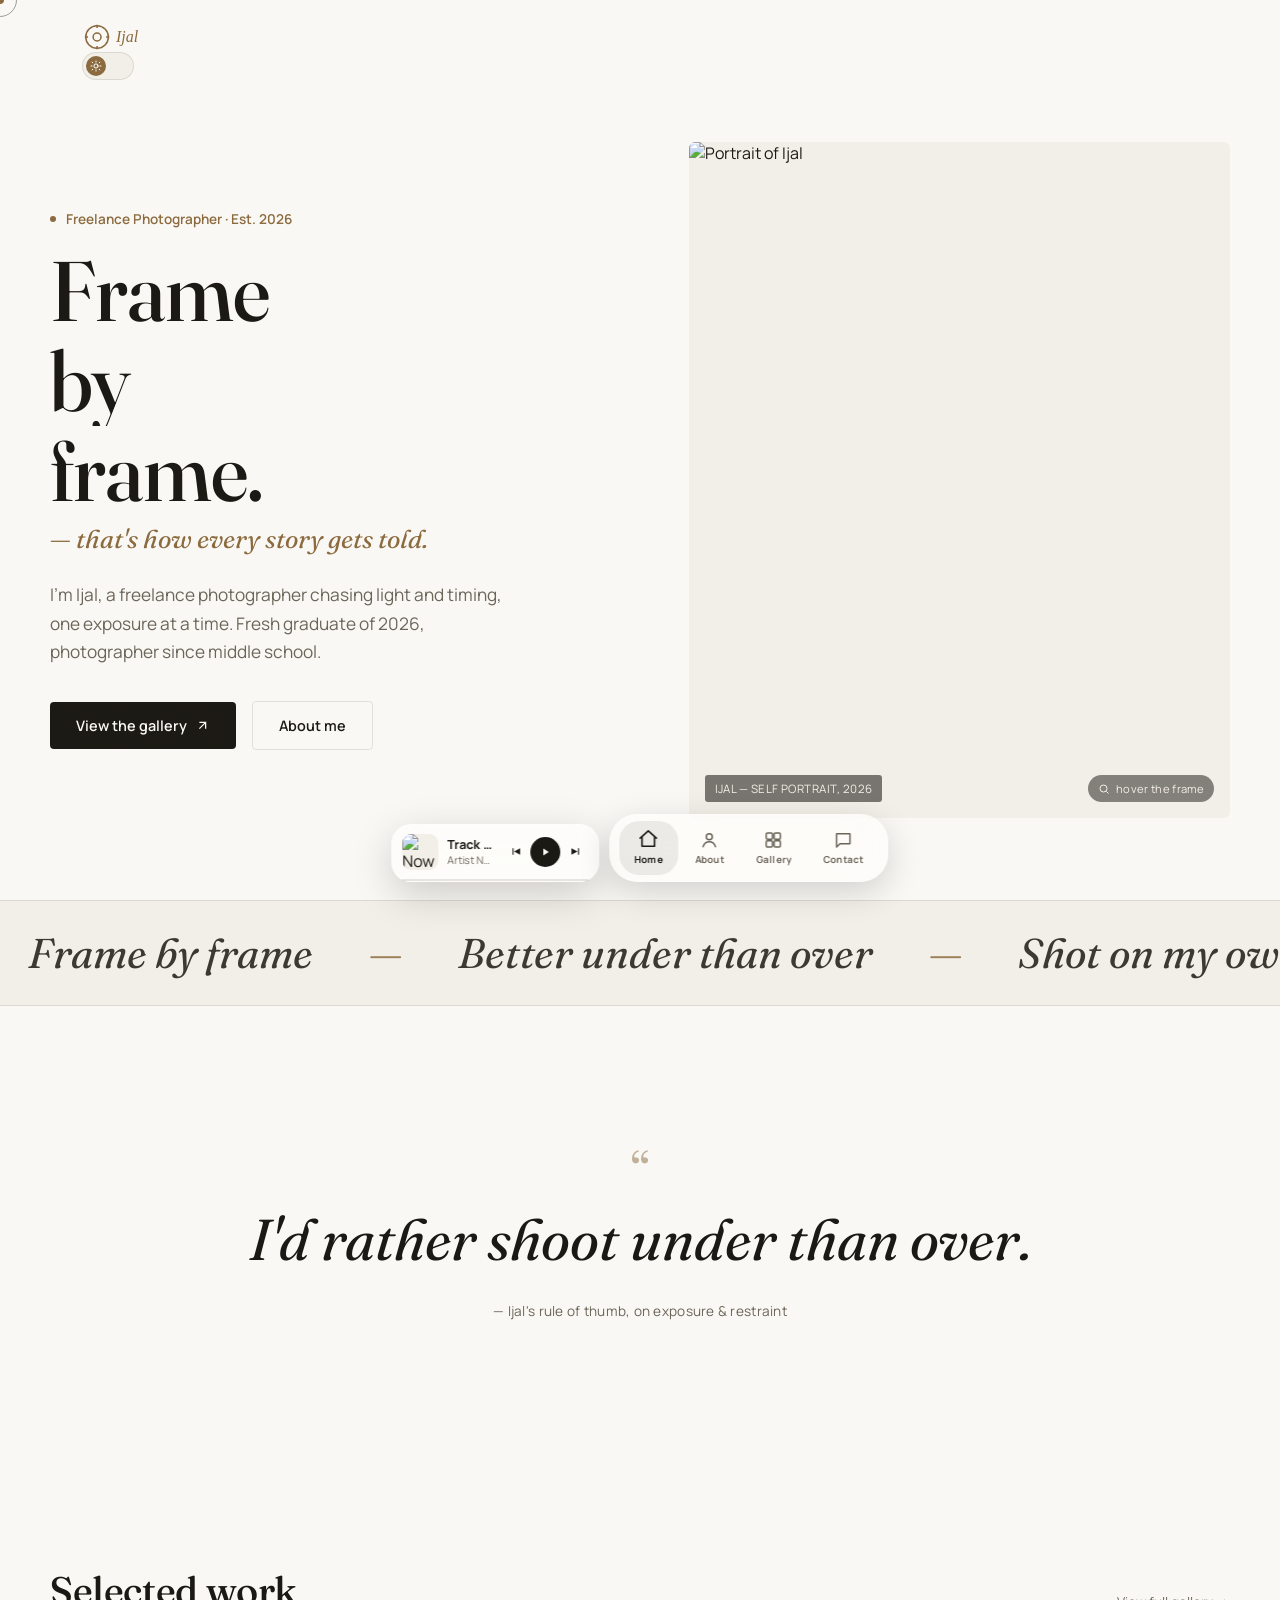
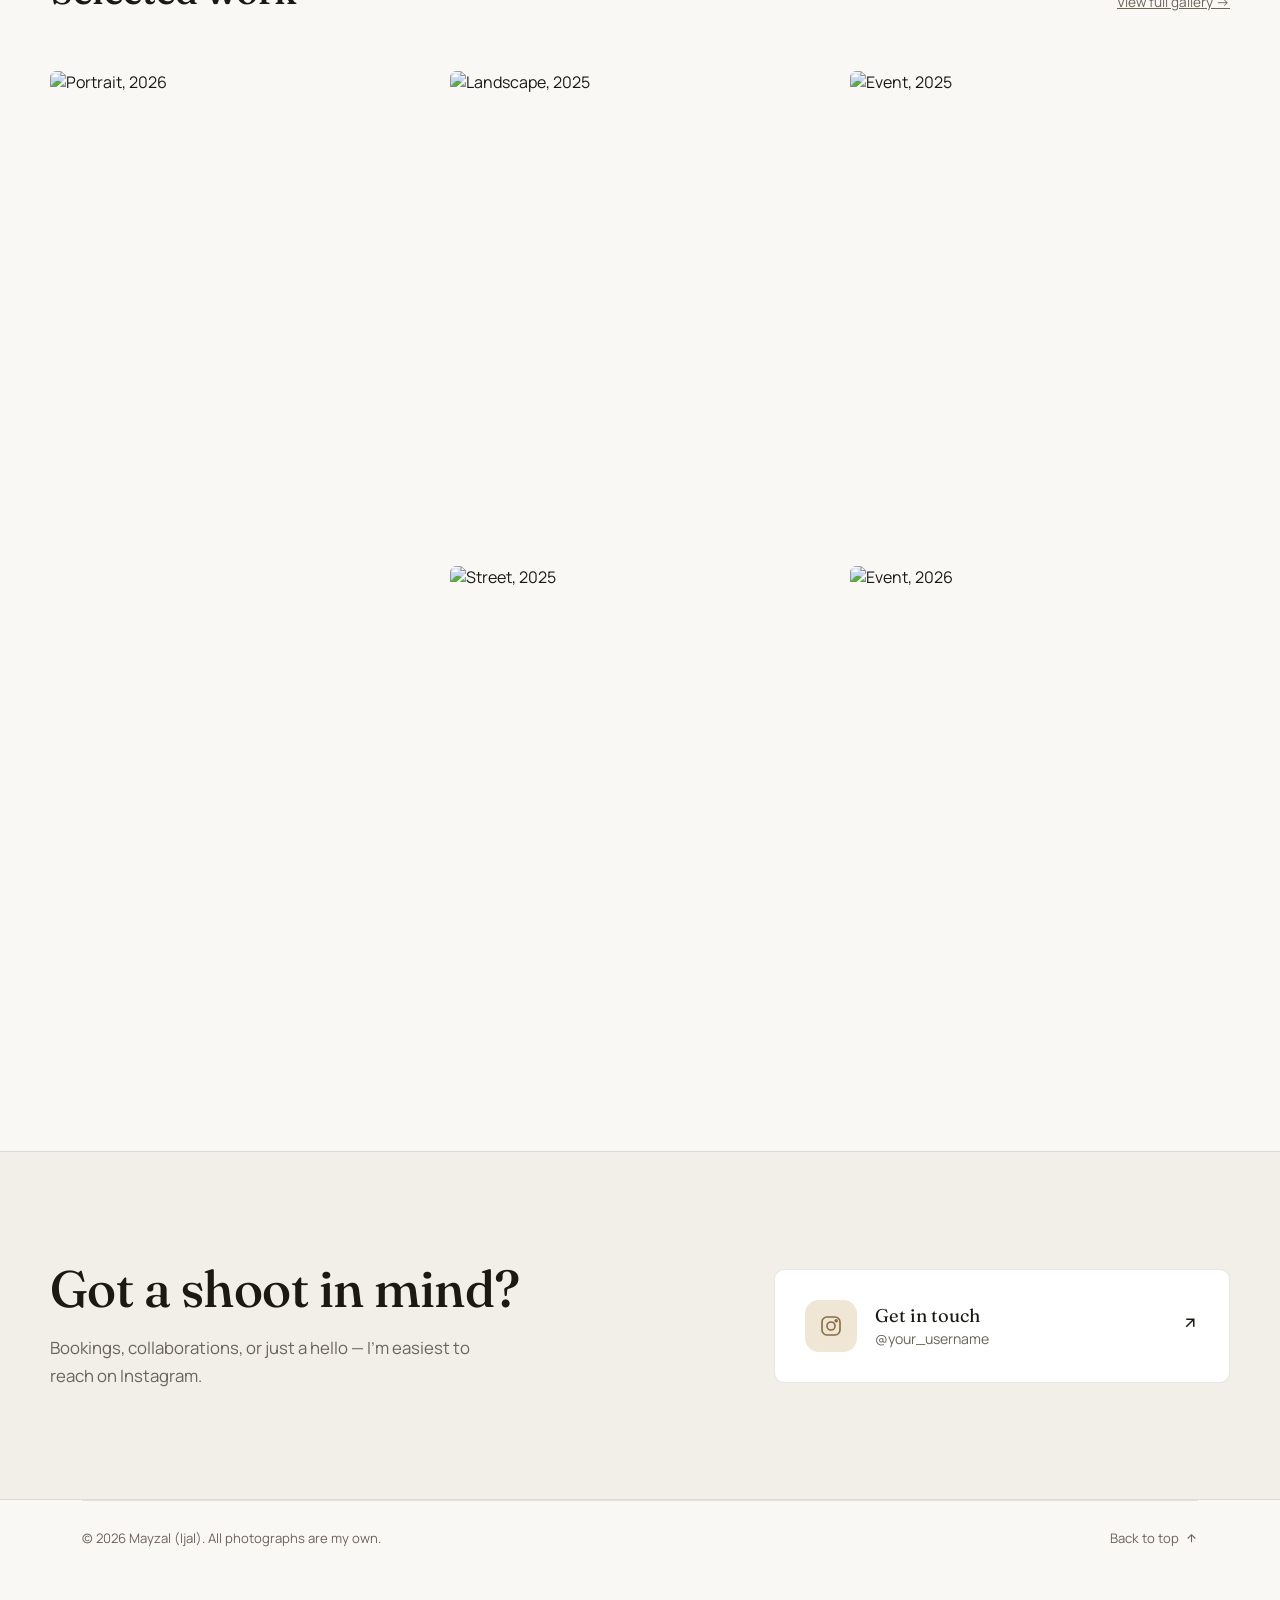
==== commit e9e67c7a: "Add files via upload" ====
--- a/index.html
+++ b/index.html
@@ -2,7 +2,7 @@
 <html lang="en">
 <head>
 <meta charset="UTF-8">
-<meta name="viewport" content="width=device-width, initial-scale=1.0">
+<meta name="viewport" content="width=device-width, initial-scale=1.0, viewport-fit=cover">
 <title>Ijal — Photographer</title>
 <meta name="description" content="Portfolio of Mayzal (Ijal), freelance photographer. Frame by frame.">
 <link rel="preconnect" href="https://fonts.googleapis.com">
--- a/style.css
+++ b/style.css
@@ -25,7 +25,7 @@
 }
 
 *{box-sizing:border-box; margin:0; padding:0;}
-html{scroll-behavior:smooth;}
+html{scroll-behavior:smooth; -webkit-text-size-adjust:100%; text-size-adjust:100%;}
 body{
   background:var(--bg);
   color:var(--ink);
@@ -454,10 +454,10 @@
 }
 
 /* ===================== BOTTOM CLUSTER: tab bar + player side by side ===================== */
-body{ padding-bottom:120px; }
+body{ padding-bottom:calc(120px + env(safe-area-inset-bottom)); }
 
 .bottom-cluster{
-  position:fixed; left:50%; bottom:18px; transform:translateX(-50%); z-index:60;
+  position:fixed; left:50%; bottom:calc(18px + env(safe-area-inset-bottom)); transform:translateX(-50%); z-index:60;
   display:flex; align-items:flex-end; gap:10px;
 }
 
@@ -562,7 +562,7 @@
 ========================================================= */
 @media (max-width: 860px){
   html{scroll-padding-top:88px;}
-  body{font-size:15px; padding-bottom:150px;}
+  body{font-size:15px; padding-bottom:calc(150px + env(safe-area-inset-bottom));}
   .wrap{width:100%; padding-left:24px; padding-right:24px;}
 
   /* Header: quieter and more compact on touch */
@@ -668,7 +668,7 @@
   /* Bottom controls become a compact mobile dock */
   .bottom-cluster{
     left:50%;
-    bottom:10px;
+    bottom:calc(10px + env(safe-area-inset-bottom));
     width:min(calc(100vw - 20px),390px);
     max-width:none;
     transform:translateX(-50%);
